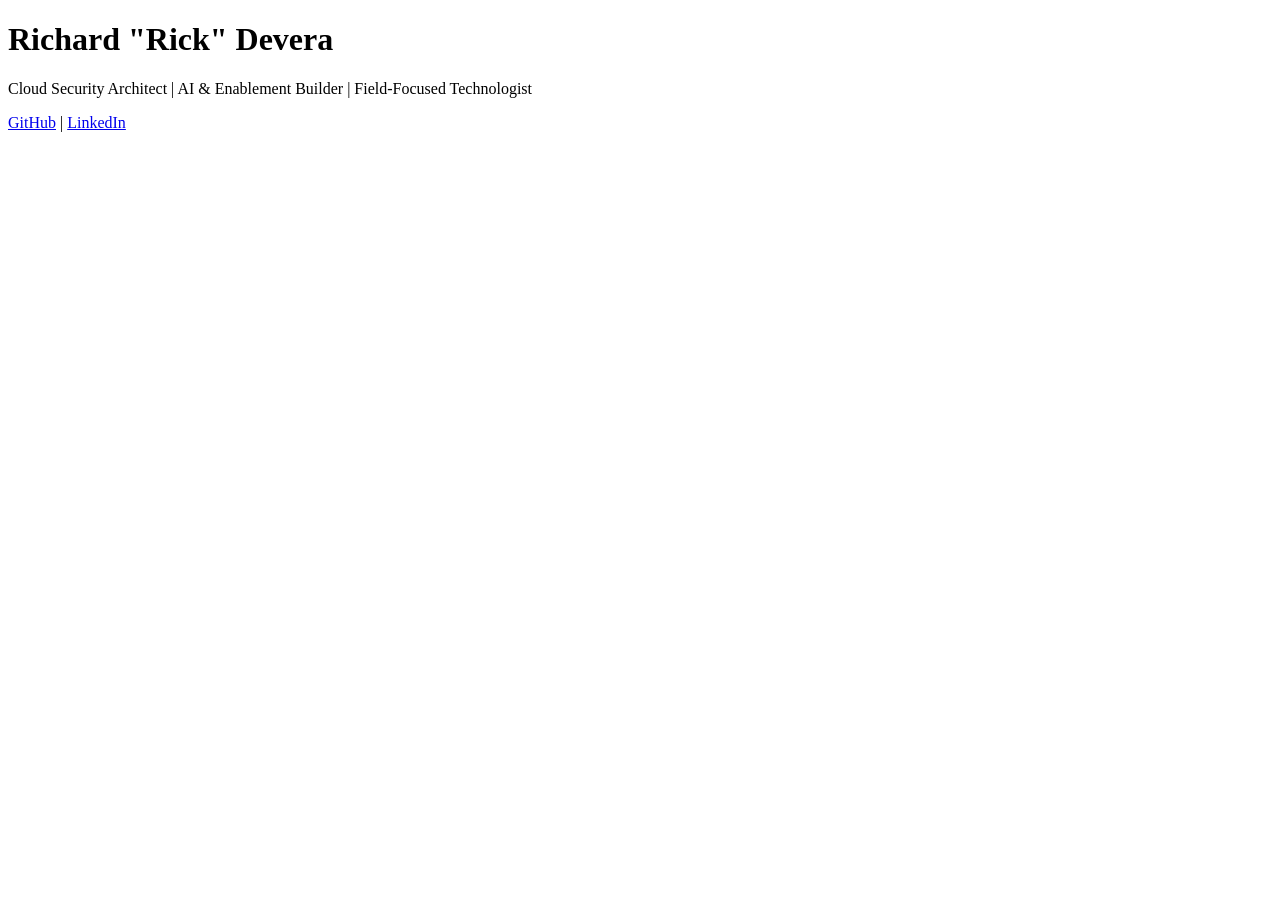
==== index.html @ edc63fcf "Add initial HTML structure for personal webpage" ====
<!doctype html>
<html lang="en">
<head>
  <meta charset="utf-8" />
  <meta name="viewport" content="width=device-width,initial-scale=1" />
  <title>Richard "Rick" Devera</title>
</head>
<body>
  <h1>Richard "Rick" Devera</h1>
  <p>Cloud Security Architect | AI & Enablement Builder | Field-Focused Technologist</p>
  <p><a href="https://github.com/rickdevera">GitHub</a> | <a href="https://www.linkedin.com/">LinkedIn</a></p>
</body>
</html>
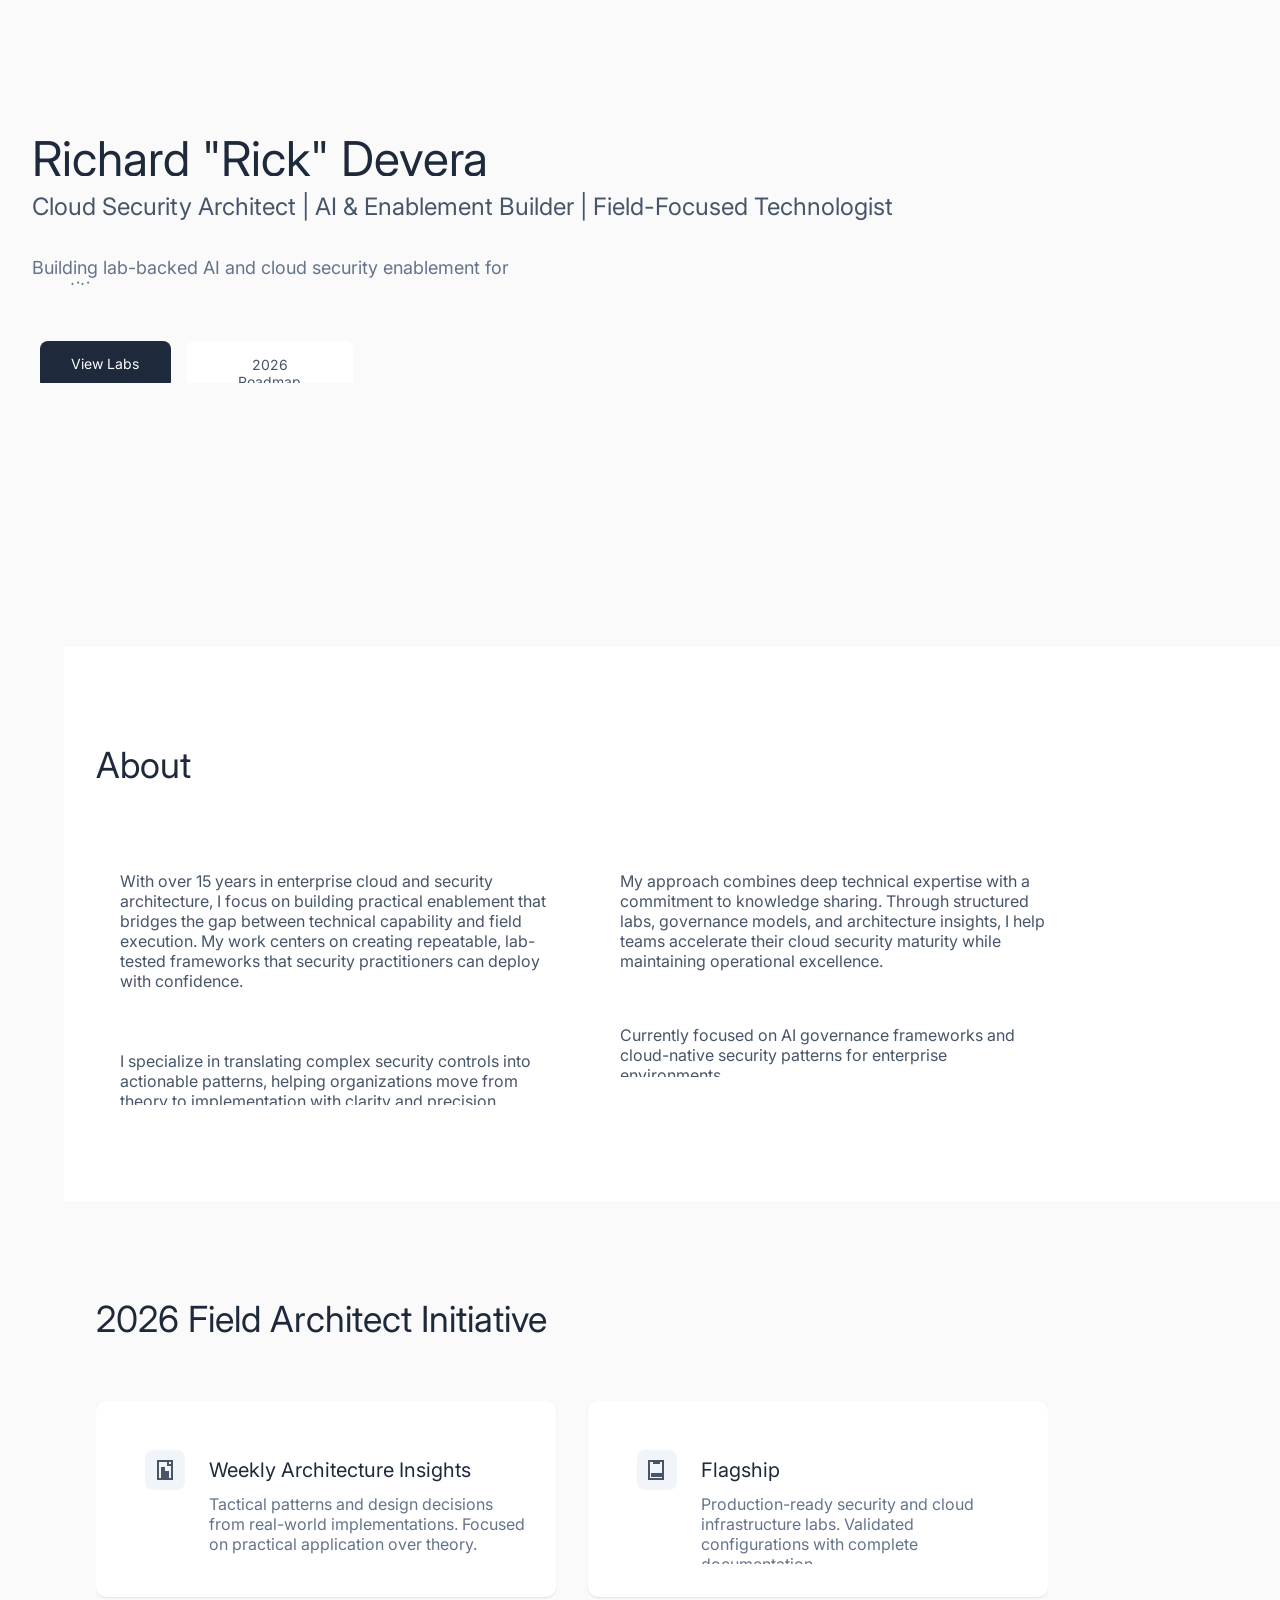
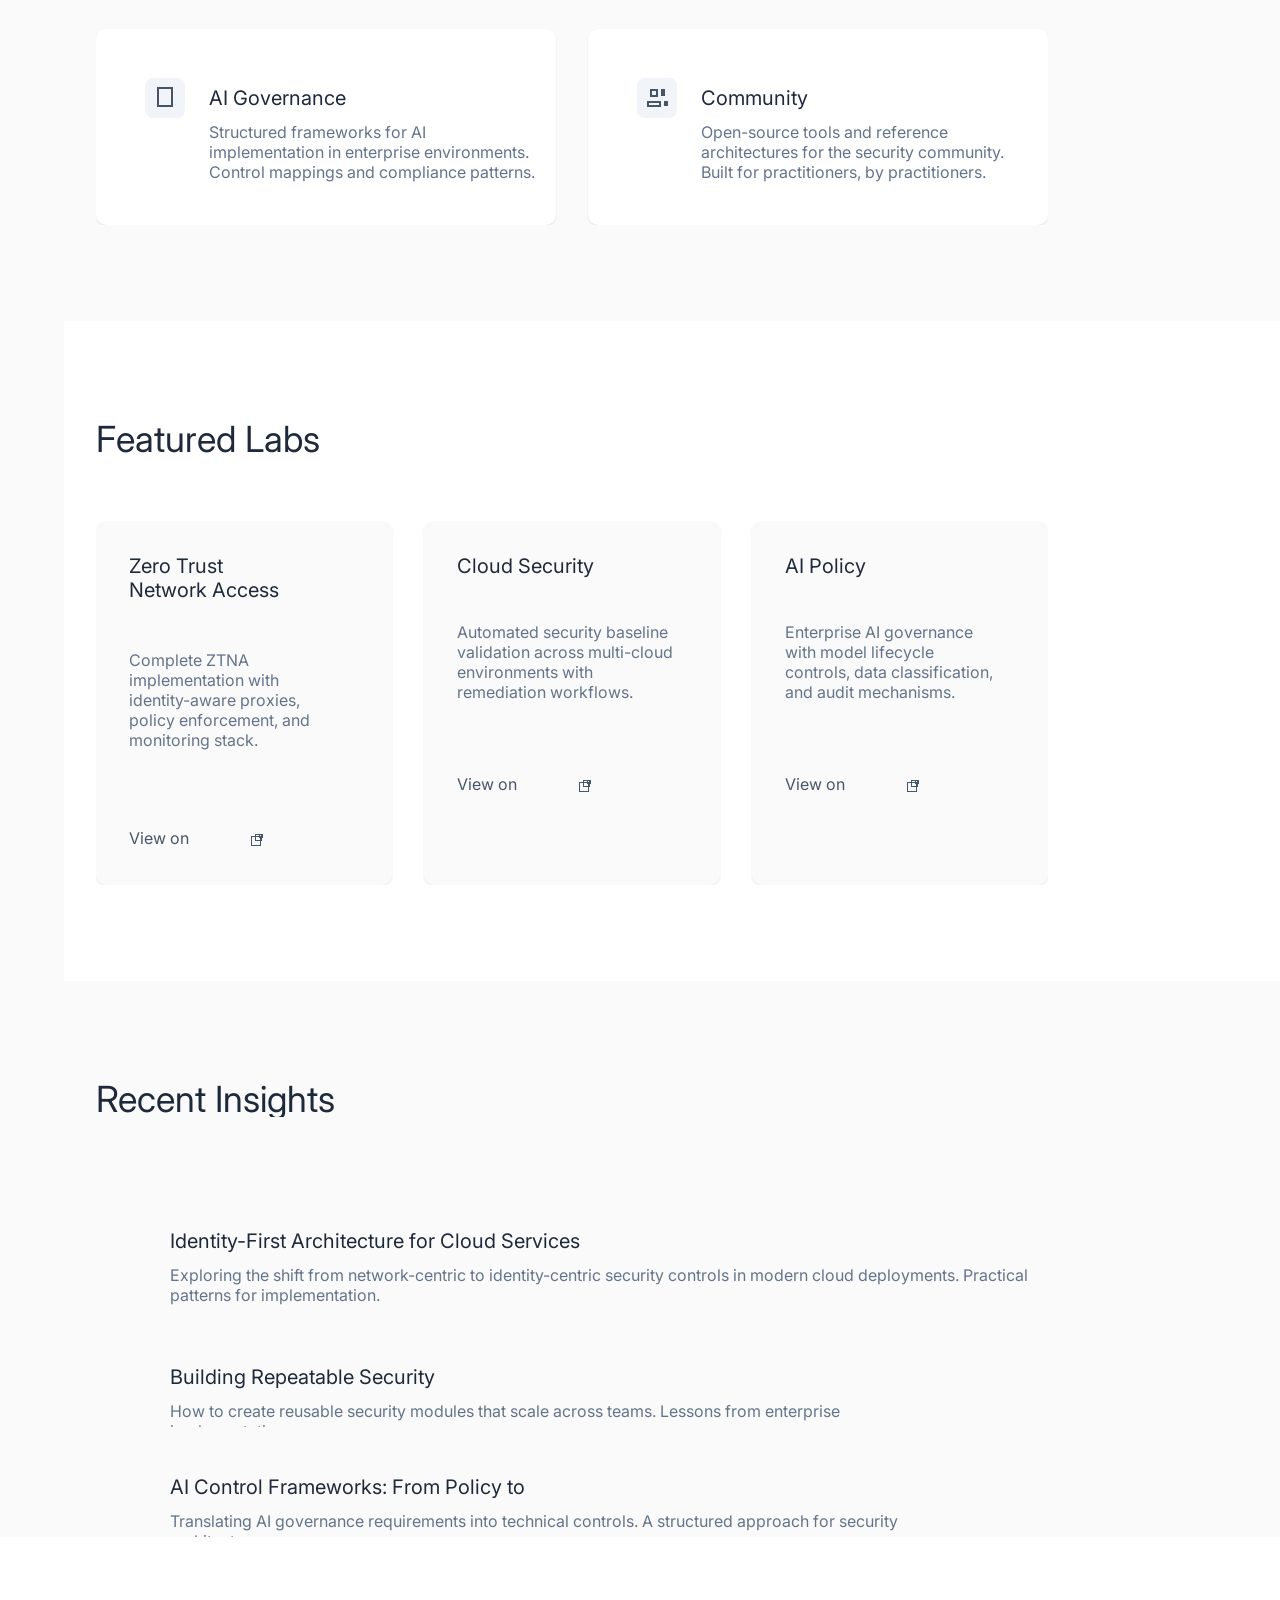
==== commit edf10a40: "updated" ====
--- a/index.html
+++ b/index.html
@@ -1,13 +1 @@
-<!doctype html>
-<html lang="en">
-<head>
-  <meta charset="utf-8" />
-  <meta name="viewport" content="width=device-width,initial-scale=1" />
-  <title>Richard "Rick" Devera</title>
-</head>
-<body>
-  <h1>Richard "Rick" Devera</h1>
-  <p>Cloud Security Architect | AI & Enablement Builder | Field-Focused Technologist</p>
-  <p><a href="https://github.com/rickdevera">GitHub</a> | <a href="https://www.linkedin.com/">LinkedIn</a></p>
-</body>
-</html>
+<!DOCTYPE html><html><head><link href="https://fonts.googleapis.com/css?family=Inter&display=swap" rel="stylesheet" /><link href="./css/main.css" rel="stylesheet" /><title>Document</title></head><body><div class="v1_2"><div class="v1_3"><div class="v1_4"><div class="v1_5"><span class="v1_6">Richard "Rick" Devera</span></div><div class="v1_7"><span class="v1_8">Cloud Security Architect | AI & Enablement Builder | Field-Focused Technologist</span></div><div class="v1_9"><span class="v1_10">Building lab-backed AI and cloud security enablement for practitioners.</span></div><div class="v1_11"><div class="v1_12"><span class="v1_13">View Labs</span></div><div class="v1_14"><span class="v1_15">2026 Roadmap</span></div></div><div class="v1_16"><div class="v1_17"><div class="v1_18"><div class="v1_19"></div><div class="v1_20"></div><div class="v1_21"></div></div></div><div class="v1_22"><div class="v1_23"><div class="v1_24"></div><div class="v1_25"></div></div></div></div></div><div class="v1_26"><div class="v1_27"><span class="v1_28">About</span></div><div class="v1_29"><div class="v1_30"><div class="v1_31"><span class="v1_32">With over 15 years in enterprise cloud and security architecture, I focus on building practical enablement that bridges the gap between technical capability and field execution. My work centers on creating repeatable, lab-tested frameworks that security practitioners can deploy with confidence.</span></div><div class="v1_33"><span class="v1_34">I specialize in translating complex security controls into actionable patterns, helping organizations move from theory to implementation with clarity and precision.</span></div></div><div class="v1_35"><div class="v1_36"><span class="v1_37">My approach combines deep technical expertise with a commitment to knowledge sharing. Through structured labs, governance models, and architecture insights, I help teams accelerate their cloud security maturity while maintaining operational excellence.</span></div><div class="v1_38"><span class="v1_39">Currently focused on AI governance frameworks and cloud-native security patterns for enterprise environments.</span></div></div></div></div><div class="v1_40"><div class="v1_41"><span class="v1_42">2026 Field Architect Initiative</span></div><div class="v1_43"><div class="v1_44"><div class="v1_45"><div class="v1_46"><div class="v1_47"><div class="v1_48"></div><div class="v1_49"></div><div class="v1_50"></div><div class="v1_51"></div><div class="v1_52"></div></div></div><div class="v1_53"><div class="v1_54"><span class="v1_55">Weekly Architecture Insights</span></div><div class="v1_56"><span class="v1_57">Tactical patterns and design decisions from real-world implementations. Focused on practical application over theory.</span></div></div></div></div><div class="v1_58"><div class="v1_59"><div class="v1_60"><div class="v1_61"><div class="v1_62"></div><div class="v1_63"></div><div class="v1_64"></div></div></div><div class="v1_65"><div class="v1_66"><span class="v1_67">Flagship Labs</span></div><div class="v1_68"><span class="v1_69">Production-ready security and cloud infrastructure labs. Validated configurations with complete documentation.</span></div></div></div></div><div class="v1_70"><div class="v1_71"><div class="v1_72"><div class="v1_73"><div class="v1_74"></div></div></div><div class="v1_75"><div class="v1_76"><span class="v1_77">AI Governance Models</span></div><div class="v1_78"><span class="v1_79">Structured frameworks for AI implementation in enterprise environments. Control mappings and compliance patterns.</span></div></div></div></div><div class="v1_80"><div class="v1_81"><div class="v1_82"><div class="v1_83"><div class="v1_84"></div><div class="v1_85"></div><div class="v1_86"></div><div class="v1_87"></div></div></div><div class="v1_88"><div class="v1_89"><span class="v1_90">Community Contribution</span></div><div class="v1_91"><span class="v1_92">Open-source tools and reference architectures for the security community. Built for practitioners, by practitioners.</span></div></div></div></div></div></div><div class="v1_93"><div class="v1_94"><span class="v1_95">Featured Labs</span></div><div class="v1_96"><div class="v1_97"><div class="v1_98"><span class="v1_99">Zero Trust Network Access</span></div><div class="v1_100"><span class="v1_101">Complete ZTNA implementation with identity-aware proxies, policy enforcement, and monitoring stack.</span></div><div class="v1_102"><span class="v1_103">View on GitHub</span><div class="v1_104"><div class="v1_105"></div><div class="v1_106"></div><div class="v1_107"></div></div></div></div><div class="v1_108"><div class="v1_109"><span class="v1_110">Cloud Security Posture</span></div><div class="v1_111"><span class="v1_112">Automated security baseline validation across multi-cloud environments with remediation workflows.</span></div><div class="v1_113"><span class="v1_114">View on GitHub</span><div class="v1_115"><div class="v1_116"></div><div class="v1_117"></div><div class="v1_118"></div></div></div></div><div class="v1_119"><div class="v1_120"><span class="v1_121">AI Policy Framework</span></div><div class="v1_122"><span class="v1_123">Enterprise AI governance with model lifecycle controls, data classification, and audit mechanisms.</span></div><div class="v1_124"><span class="v1_125">View on GitHub</span><div class="v1_126"><div class="v1_127"></div><div class="v1_128"></div><div class="v1_129"></div></div></div></div></div></div><div class="v1_130"><div class="v1_131"><span class="v1_132">Recent Insights</span></div><div class="v1_133"><div class="v1_134"><div class="v1_135"><span class="v1_136">Identity-First Architecture for Cloud Services</span></div><div class="v1_137"><span class="v1_138">Exploring the shift from network-centric to identity-centric security controls in modern cloud deployments. Practical patterns for implementation.</span></div></div><div class="v1_139"><div class="v1_140"><span class="v1_141">Building Repeatable Security Patterns</span></div><div class="v1_142"><span class="v1_143">How to create reusable security modules that scale across teams. Lessons from enterprise implementations.</span></div></div><div class="v1_144"><div class="v1_145"><span class="v1_146">AI Control Frameworks: From Policy to Practice</span></div><div class="v1_147"><span class="v1_148">Translating AI governance requirements into technical controls. A structured approach for security architects.</span></div></div></div></div><div class="v1_149"><div class="v1_150"><div class="v1_151"><div class="v1_152"><span class="v1_153">Richard "Rick" Devera</span></div><div class="v1_154"><span class="v1_155">Cloud Security Architect</span></div><span class="v1_156">rick@rickdevera.com</span></div><div class="v1_157"><div class="v1_158"><div class="v1_159"><div class="v1_160"></div><div class="v1_161"></div><div class="v1_162"></div></div></div><div class="v1_163"><div class="v1_164"><div class="v1_165"></div><div class="v1_166"></div></div></div><div class="v1_167"><div class="v1_168"><div class="v1_169"></div><div class="v1_170"></div></div></div></div></div></div></div></div></body></html>
--- a/css/main.css
+++ b/css/main.css
@@ -0,0 +1,2100 @@
+* {
+  box-sizing: border-box;
+}
+body {
+  font-size: 14px;
+}
+.v1_2 {
+  width: 100%;
+  height: 3350px;
+  background: rgba(255,255,255,1);
+  opacity: 1;
+  position: absolute;
+  top: 0px;
+  left: 0px;
+  overflow: hidden;
+}
+.v1_3 {
+  width: 100%;
+  height: 3350px;
+  background: rgba(250,250,250,1);
+  opacity: 1;
+  position: absolute;
+  top: 0px;
+  left: 0px;
+  overflow: hidden;
+}
+.v1_4 {
+  width: 952px;
+  height: 327px;
+  background: url("../images/v1_4.png");
+  background-repeat: no-repeat;
+  background-position: center center;
+  background-size: cover;
+  opacity: 1;
+  position: absolute;
+  top: 128px;
+  left: 32px;
+  overflow: hidden;
+}
+.v1_5 {
+  width: 952px;
+  height: 48px;
+  background: url("../images/v1_5.png");
+  background-repeat: no-repeat;
+  background-position: center center;
+  background-size: cover;
+  opacity: 1;
+  position: absolute;
+  top: 0px;
+  left: 0px;
+  overflow: hidden;
+}
+.v1_6 {
+  width: 480px;
+  color: rgba(30,41,59,1);
+  position: absolute;
+  top: 1px;
+  left: 0px;
+  font-family: Inter;
+  font-weight: Medium;
+  font-size: 48px;
+  opacity: 1;
+  text-align: left;
+}
+.v1_7 {
+  width: 952px;
+  height: 32px;
+  background: url("../images/v1_7.png");
+  background-repeat: no-repeat;
+  background-position: center center;
+  background-size: cover;
+  opacity: 1;
+  position: absolute;
+  top: 64px;
+  left: 0px;
+  overflow: hidden;
+}
+.v1_8 {
+  width: 909px;
+  color: rgba(71,85,105,1);
+  position: absolute;
+  top: 0px;
+  left: 0px;
+  font-family: Inter;
+  font-weight: Regular;
+  font-size: 24px;
+  opacity: 1;
+  text-align: left;
+}
+.v1_9 {
+  width: 672px;
+  height: 29px;
+  background: url("../images/v1_9.png");
+  background-repeat: no-repeat;
+  background-position: center center;
+  background-size: cover;
+  opacity: 1;
+  position: absolute;
+  top: 128px;
+  left: 0px;
+  overflow: hidden;
+}
+.v1_10 {
+  width: 574px;
+  color: rgba(100,116,139,1);
+  position: absolute;
+  top: 1px;
+  left: 0px;
+  font-family: Inter;
+  font-weight: Regular;
+  font-size: 18px;
+  opacity: 1;
+  text-align: left;
+}
+.v1_11 {
+  width: 952px;
+  height: 50px;
+  background: url("../images/v1_11.png");
+  background-repeat: no-repeat;
+  background-position: center center;
+  background-size: cover;
+  opacity: 1;
+  position: absolute;
+  top: 205px;
+  left: 0px;
+  overflow: hidden;
+}
+.v1_12 {
+  width: 131px;
+  height: 48px;
+  background: rgba(30,41,59,1);
+  padding: 24px 32px;
+  margin: 8px;
+  opacity: 1;
+  position: absolute;
+  top: 0px;
+  left: 0px;
+  border-top-left-radius: 8px;
+  border-top-right-radius: 8px;
+  border-bottom-left-radius: 8px;
+  border-bottom-right-radius: 8px;
+  overflow: hidden;
+}
+.v1_13 {
+  width: 68px;
+  color: rgba(255,255,255,1);
+  position: absolute;
+  top: 14px;
+  left: 31px;
+  font-family: Inter;
+  font-weight: Medium;
+  font-size: 14px;
+  opacity: 1;
+  text-align: center;
+}
+.v1_14 {
+  width: 166px;
+  height: 50px;
+  background: rgba(255,255,255,1);
+  padding: 24px 32px;
+  margin: 8px;
+  opacity: 1;
+  position: absolute;
+  top: 0px;
+  left: 147px;
+  border-top-left-radius: 8px;
+  border-top-right-radius: 8px;
+  border-bottom-left-radius: 8px;
+  border-bottom-right-radius: 8px;
+  overflow: hidden;
+}
+.v1_15 {
+  width: 101px;
+  color: rgba(71,85,105,1);
+  position: absolute;
+  top: 15px;
+  left: 32px;
+  font-family: Inter;
+  font-weight: Medium;
+  font-size: 14px;
+  opacity: 1;
+  text-align: center;
+}
+.v1_16 {
+  width: 952px;
+  height: 24px;
+  background: url("../images/v1_16.png");
+  background-repeat: no-repeat;
+  background-position: center center;
+  background-size: cover;
+  margin: 24px;
+  opacity: 1;
+  position: absolute;
+  top: 303px;
+  left: 0px;
+  overflow: hidden;
+}
+.v1_17 {
+  width: 24px;
+  height: 24px;
+  background: url("../images/v1_17.png");
+  background-repeat: no-repeat;
+  background-position: center center;
+  background-size: cover;
+  opacity: 1;
+  position: absolute;
+  top: 0px;
+  left: 0px;
+  overflow: hidden;
+}
+.v1_18 {
+  width: 24px;
+  height: 24px;
+  background: url("../images/v1_18.png");
+  background-repeat: no-repeat;
+  background-position: center center;
+  background-size: cover;
+  opacity: 1;
+  position: absolute;
+  top: 0px;
+  left: 0px;
+  overflow: hidden;
+}
+.v1_19 {
+  width: 12px;
+  height: 13px;
+  background: url("../images/v1_19.png");
+  opacity: 1;
+  position: absolute;
+  top: 8px;
+  left: 10px;
+  border: 2px solid rgba(100,116,139,1);
+}
+.v1_20 {
+  width: 4px;
+  height: 12px;
+  background: url("../images/v1_20.png");
+  opacity: 1;
+  position: absolute;
+  top: 9px;
+  left: 2px;
+  border: 2px solid rgba(100,116,139,1);
+}
+.v1_21 {
+  width: 4px;
+  height: 4px;
+  background: url("../images/v1_21.png");
+  opacity: 1;
+  position: absolute;
+  top: 2px;
+  left: 2px;
+  border: 2px solid rgba(100,116,139,1);
+}
+.v1_22 {
+  width: 24px;
+  height: 24px;
+  background: url("../images/v1_22.png");
+  background-repeat: no-repeat;
+  background-position: center center;
+  background-size: cover;
+  opacity: 1;
+  position: absolute;
+  top: 0px;
+  left: 48px;
+  overflow: hidden;
+}
+.v1_23 {
+  width: 24px;
+  height: 24px;
+  background: url("../images/v1_23.png");
+  background-repeat: no-repeat;
+  background-position: center center;
+  background-size: cover;
+  opacity: 1;
+  position: absolute;
+  top: 0px;
+  left: 0px;
+  overflow: hidden;
+}
+.v1_24 {
+  width: 16px;
+  height: 20px;
+  background: url("../images/v1_24.png");
+  opacity: 1;
+  position: absolute;
+  top: 2px;
+  left: 3px;
+  border: 2px solid rgba(100,116,139,1);
+}
+.v1_25 {
+  width: 7px;
+  height: 2px;
+  background: url("../images/v1_25.png");
+  opacity: 1;
+  position: absolute;
+  top: 16px;
+  left: 2px;
+  border: 2px solid rgba(100,116,139,1);
+}
+.v1_26 {
+  width: 100%;
+  height: 554px;
+  background: rgba(255,255,255,1);
+  padding: 96px 32px;
+  margin: 64px;
+  opacity: 1;
+  position: absolute;
+  top: 583px;
+  left: 0px;
+  overflow: hidden;
+}
+.v1_27 {
+  width: 952px;
+  height: 40px;
+  background: url("../images/v1_27.png");
+  background-repeat: no-repeat;
+  background-position: center center;
+  background-size: cover;
+  opacity: 1;
+  position: absolute;
+  top: 96px;
+  left: 32px;
+  overflow: hidden;
+}
+.v1_28 {
+  width: 103px;
+  color: rgba(30,41,59,1);
+  position: absolute;
+  top: 0px;
+  left: 0px;
+  font-family: Inter;
+  font-weight: Medium;
+  font-size: 36px;
+  opacity: 1;
+  text-align: left;
+}
+.v1_29 {
+  width: 952px;
+  height: 258px;
+  background: url("../images/v1_29.png");
+  background-repeat: no-repeat;
+  background-position: center center;
+  background-size: cover;
+  opacity: 1;
+  position: absolute;
+  top: 200px;
+  left: 32px;
+  overflow: hidden;
+}
+.v1_30 {
+  width: 452px;
+  height: 258px;
+  background: url("../images/v1_30.png");
+  background-repeat: no-repeat;
+  background-position: center center;
+  background-size: cover;
+  margin: 24px;
+  opacity: 1;
+  position: absolute;
+  top: 0px;
+  left: 0px;
+  overflow: hidden;
+}
+.v1_31 {
+  width: 452px;
+  height: 156px;
+  background: url("../images/v1_31.png");
+  background-repeat: no-repeat;
+  background-position: center center;
+  background-size: cover;
+  opacity: 1;
+  position: absolute;
+  top: 0px;
+  left: 0px;
+  overflow: hidden;
+}
+.v1_32 {
+  width: 449px;
+  color: rgba(71,85,105,1);
+  position: absolute;
+  top: 0px;
+  left: 0px;
+  font-family: Inter;
+  font-weight: Regular;
+  font-size: 16px;
+  opacity: 1;
+  text-align: left;
+}
+.v1_33 {
+  width: 452px;
+  height: 78px;
+  background: url("../images/v1_33.png");
+  background-repeat: no-repeat;
+  background-position: center center;
+  background-size: cover;
+  opacity: 1;
+  position: absolute;
+  top: 180px;
+  left: 0px;
+  overflow: hidden;
+}
+.v1_34 {
+  width: 437px;
+  color: rgba(71,85,105,1);
+  position: absolute;
+  top: 0px;
+  left: 0px;
+  font-family: Inter;
+  font-weight: Regular;
+  font-size: 16px;
+  opacity: 1;
+  text-align: left;
+}
+.v1_35 {
+  width: 452px;
+  height: 258px;
+  background: url("../images/v1_35.png");
+  background-repeat: no-repeat;
+  background-position: center center;
+  background-size: cover;
+  margin: 24px;
+  opacity: 1;
+  position: absolute;
+  top: 0px;
+  left: 500px;
+  overflow: hidden;
+}
+.v1_36 {
+  width: 452px;
+  height: 130px;
+  background: url("../images/v1_36.png");
+  background-repeat: no-repeat;
+  background-position: center center;
+  background-size: cover;
+  opacity: 1;
+  position: absolute;
+  top: 0px;
+  left: 0px;
+  overflow: hidden;
+}
+.v1_37 {
+  width: 439px;
+  color: rgba(71,85,105,1);
+  position: absolute;
+  top: 0px;
+  left: 0px;
+  font-family: Inter;
+  font-weight: Regular;
+  font-size: 16px;
+  opacity: 1;
+  text-align: left;
+}
+.v1_38 {
+  width: 452px;
+  height: 52px;
+  background: url("../images/v1_38.png");
+  background-repeat: no-repeat;
+  background-position: center center;
+  background-size: cover;
+  opacity: 1;
+  position: absolute;
+  top: 154px;
+  left: 0px;
+  overflow: hidden;
+}
+.v1_39 {
+  width: 432px;
+  color: rgba(71,85,105,1);
+  position: absolute;
+  top: 0px;
+  left: 0px;
+  font-family: Inter;
+  font-weight: Regular;
+  font-size: 16px;
+  opacity: 1;
+  text-align: left;
+}
+.v1_40 {
+  width: 100%;
+  height: 720px;
+  background: rgba(250,250,250,1);
+  padding: 96px 32px;
+  margin: 64px;
+  opacity: 1;
+  position: absolute;
+  top: 1137px;
+  left: 0px;
+  overflow: hidden;
+}
+.v1_41 {
+  width: 952px;
+  height: 40px;
+  background: url("../images/v1_41.png");
+  background-repeat: no-repeat;
+  background-position: center center;
+  background-size: cover;
+  opacity: 1;
+  position: absolute;
+  top: 96px;
+  left: 32px;
+  overflow: hidden;
+}
+.v1_42 {
+  width: 490px;
+  color: rgba(30,41,59,1);
+  position: absolute;
+  top: 0px;
+  left: 0px;
+  font-family: Inter;
+  font-weight: Medium;
+  font-size: 36px;
+  opacity: 1;
+  text-align: left;
+}
+.v1_43 {
+  width: 952px;
+  height: 424px;
+  background: url("../images/v1_43.png");
+  background-repeat: no-repeat;
+  background-position: center center;
+  background-size: cover;
+  opacity: 1;
+  position: absolute;
+  top: 200px;
+  left: 32px;
+  overflow: hidden;
+}
+.v1_44 {
+  width: 460px;
+  height: 196px;
+  background: rgba(255,255,255,1);
+  padding: 32px 32px;
+  opacity: 1;
+  position: absolute;
+  top: 0px;
+  left: 0px;
+  border-top-left-radius: 10px;
+  border-top-right-radius: 10px;
+  border-bottom-left-radius: 10px;
+  border-bottom-right-radius: 10px;
+  box-shadow: 0px 1px 2px rgba(0, 0, 0, 0.10000000149011612);
+  overflow: hidden;
+}
+.v1_45 {
+  width: 394px;
+  height: 114px;
+  background: url("../images/v1_45.png");
+  background-repeat: no-repeat;
+  background-position: center center;
+  background-size: cover;
+  margin: 16px;
+  opacity: 1;
+  position: absolute;
+  top: 33px;
+  left: 33px;
+  overflow: hidden;
+}
+.v1_46 {
+  width: 40px;
+  height: 40px;
+  background: rgba(241,245,249,1);
+  padding: 8px 8px;
+  opacity: 1;
+  position: absolute;
+  top: 0px;
+  left: 0px;
+  border-top-left-radius: 8px;
+  border-top-right-radius: 8px;
+  border-bottom-left-radius: 8px;
+  border-bottom-right-radius: 8px;
+  overflow: hidden;
+}
+.v1_47 {
+  width: 24px;
+  height: 24px;
+  background: url("../images/v1_47.png");
+  background-repeat: no-repeat;
+  background-position: center center;
+  background-size: cover;
+  opacity: 1;
+  position: absolute;
+  top: 8px;
+  left: 8px;
+  overflow: hidden;
+}
+.v1_48 {
+  width: 16px;
+  height: 20px;
+  background: url("../images/v1_48.png");
+  opacity: 1;
+  position: absolute;
+  top: 2px;
+  left: 4px;
+  border: 2px solid rgba(71,85,105,1);
+}
+.v1_49 {
+  width: 6px;
+  height: 6px;
+  background: url("../images/v1_49.png");
+  opacity: 1;
+  position: absolute;
+  top: 2px;
+  left: 14px;
+  border: 2px solid rgba(71,85,105,1);
+}
+.v1_50 {
+  width: 2px;
+  background: url("../images/v1_50.png");
+  opacity: 1;
+  position: absolute;
+  top: 9px;
+  left: 8px;
+  border: 2px solid rgba(71,85,105,1);
+}
+.v1_51 {
+  width: 8px;
+  background: url("../images/v1_51.png");
+  opacity: 1;
+  position: absolute;
+  top: 13px;
+  left: 8px;
+  border: 2px solid rgba(71,85,105,1);
+}
+.v1_52 {
+  width: 8px;
+  background: url("../images/v1_52.png");
+  opacity: 1;
+  position: absolute;
+  top: 17px;
+  left: 8px;
+  border: 2px solid rgba(71,85,105,1);
+}
+.v1_53 {
+  width: 338px;
+  height: 114px;
+  background: url("../images/v1_53.png");
+  background-repeat: no-repeat;
+  background-position: center center;
+  background-size: cover;
+  margin: 8px;
+  opacity: 1;
+  position: absolute;
+  top: 0px;
+  left: 56px;
+  overflow: hidden;
+}
+.v1_54 {
+  width: 338px;
+  height: 28px;
+  background: url("../images/v1_54.png");
+  background-repeat: no-repeat;
+  background-position: center center;
+  background-size: cover;
+  opacity: 1;
+  position: absolute;
+  top: 0px;
+  left: 0px;
+  overflow: hidden;
+}
+.v1_55 {
+  width: 262px;
+  color: rgba(30,41,59,1);
+  position: absolute;
+  top: 0px;
+  left: 0px;
+  font-family: Inter;
+  font-weight: Medium;
+  font-size: 20px;
+  opacity: 1;
+  text-align: left;
+}
+.v1_56 {
+  width: 338px;
+  height: 78px;
+  background: url("../images/v1_56.png");
+  background-repeat: no-repeat;
+  background-position: center center;
+  background-size: cover;
+  opacity: 1;
+  position: absolute;
+  top: 36px;
+  left: 0px;
+  overflow: hidden;
+}
+.v1_57 {
+  width: 316px;
+  color: rgba(100,116,139,1);
+  position: absolute;
+  top: 0px;
+  left: 0px;
+  font-family: Inter;
+  font-weight: Regular;
+  font-size: 16px;
+  opacity: 1;
+  text-align: left;
+}
+.v1_58 {
+  width: 460px;
+  height: 196px;
+  background: rgba(255,255,255,1);
+  padding: 32px 32px;
+  opacity: 1;
+  position: absolute;
+  top: 0px;
+  left: 492px;
+  border-top-left-radius: 10px;
+  border-top-right-radius: 10px;
+  border-bottom-left-radius: 10px;
+  border-bottom-right-radius: 10px;
+  box-shadow: 0px 1px 2px rgba(0, 0, 0, 0.10000000149011612);
+  overflow: hidden;
+}
+.v1_59 {
+  width: 394px;
+  height: 114px;
+  background: url("../images/v1_59.png");
+  background-repeat: no-repeat;
+  background-position: center center;
+  background-size: cover;
+  margin: 16px;
+  opacity: 1;
+  position: absolute;
+  top: 33px;
+  left: 33px;
+  overflow: hidden;
+}
+.v1_60 {
+  width: 40px;
+  height: 40px;
+  background: rgba(241,245,249,1);
+  padding: 8px 8px;
+  opacity: 1;
+  position: absolute;
+  top: 0px;
+  left: 0px;
+  border-top-left-radius: 8px;
+  border-top-right-radius: 8px;
+  border-bottom-left-radius: 8px;
+  border-bottom-right-radius: 8px;
+  overflow: hidden;
+}
+.v1_61 {
+  width: 24px;
+  height: 24px;
+  background: url("../images/v1_61.png");
+  background-repeat: no-repeat;
+  background-position: center center;
+  background-size: cover;
+  opacity: 1;
+  position: absolute;
+  top: 8px;
+  left: 8px;
+  overflow: hidden;
+}
+.v1_62 {
+  width: 16px;
+  height: 20px;
+  background: url("../images/v1_62.png");
+  opacity: 1;
+  position: absolute;
+  top: 2px;
+  left: 3px;
+  border: 2px solid rgba(71,85,105,1);
+}
+.v1_63 {
+  width: 11px;
+  background: url("../images/v1_63.png");
+  opacity: 1;
+  position: absolute;
+  top: 15px;
+  left: 6px;
+  border: 2px solid rgba(71,85,105,1);
+}
+.v1_64 {
+  width: 7px;
+  background: url("../images/v1_64.png");
+  opacity: 1;
+  position: absolute;
+  top: 2px;
+  left: 8px;
+  border: 2px solid rgba(71,85,105,1);
+}
+.v1_65 {
+  width: 338px;
+  height: 114px;
+  background: url("../images/v1_65.png");
+  background-repeat: no-repeat;
+  background-position: center center;
+  background-size: cover;
+  margin: 8px;
+  opacity: 1;
+  position: absolute;
+  top: 0px;
+  left: 56px;
+  overflow: hidden;
+}
+.v1_66 {
+  width: 338px;
+  height: 28px;
+  background: url("../images/v1_66.png");
+  background-repeat: no-repeat;
+  background-position: center center;
+  background-size: cover;
+  opacity: 1;
+  position: absolute;
+  top: 0px;
+  left: 0px;
+  overflow: hidden;
+}
+.v1_67 {
+  width: 127px;
+  color: rgba(30,41,59,1);
+  position: absolute;
+  top: 0px;
+  left: 0px;
+  font-family: Inter;
+  font-weight: Medium;
+  font-size: 20px;
+  opacity: 1;
+  text-align: left;
+}
+.v1_68 {
+  width: 338px;
+  height: 78px;
+  background: url("../images/v1_68.png");
+  background-repeat: no-repeat;
+  background-position: center center;
+  background-size: cover;
+  opacity: 1;
+  position: absolute;
+  top: 36px;
+  left: 0px;
+  overflow: hidden;
+}
+.v1_69 {
+  width: 317px;
+  color: rgba(100,116,139,1);
+  position: absolute;
+  top: 0px;
+  left: 0px;
+  font-family: Inter;
+  font-weight: Regular;
+  font-size: 16px;
+  opacity: 1;
+  text-align: left;
+}
+.v1_70 {
+  width: 460px;
+  height: 196px;
+  background: rgba(255,255,255,1);
+  padding: 32px 32px;
+  opacity: 1;
+  position: absolute;
+  top: 228px;
+  left: 0px;
+  border-top-left-radius: 10px;
+  border-top-right-radius: 10px;
+  border-bottom-left-radius: 10px;
+  border-bottom-right-radius: 10px;
+  box-shadow: 0px 1px 2px rgba(0, 0, 0, 0.10000000149011612);
+  overflow: hidden;
+}
+.v1_71 {
+  width: 394px;
+  height: 114px;
+  background: url("../images/v1_71.png");
+  background-repeat: no-repeat;
+  background-position: center center;
+  background-size: cover;
+  margin: 16px;
+  opacity: 1;
+  position: absolute;
+  top: 33px;
+  left: 33px;
+  overflow: hidden;
+}
+.v1_72 {
+  width: 40px;
+  height: 40px;
+  background: rgba(241,245,249,1);
+  padding: 8px 8px;
+  opacity: 1;
+  position: absolute;
+  top: 0px;
+  left: 0px;
+  border-top-left-radius: 8px;
+  border-top-right-radius: 8px;
+  border-bottom-left-radius: 8px;
+  border-bottom-right-radius: 8px;
+  overflow: hidden;
+}
+.v1_73 {
+  width: 24px;
+  height: 24px;
+  background: url("../images/v1_73.png");
+  background-repeat: no-repeat;
+  background-position: center center;
+  background-size: cover;
+  opacity: 1;
+  position: absolute;
+  top: 8px;
+  left: 8px;
+  overflow: hidden;
+}
+.v1_74 {
+  width: 16px;
+  height: 20px;
+  background: url("../images/v1_74.png");
+  opacity: 1;
+  position: absolute;
+  top: 1px;
+  left: 4px;
+  border: 2px solid rgba(71,85,105,1);
+}
+.v1_75 {
+  width: 338px;
+  height: 114px;
+  background: url("../images/v1_75.png");
+  background-repeat: no-repeat;
+  background-position: center center;
+  background-size: cover;
+  margin: 8px;
+  opacity: 1;
+  position: absolute;
+  top: 0px;
+  left: 56px;
+  overflow: hidden;
+}
+.v1_76 {
+  width: 338px;
+  height: 28px;
+  background: url("../images/v1_76.png");
+  background-repeat: no-repeat;
+  background-position: center center;
+  background-size: cover;
+  opacity: 1;
+  position: absolute;
+  top: 0px;
+  left: 0px;
+  overflow: hidden;
+}
+.v1_77 {
+  width: 207px;
+  color: rgba(30,41,59,1);
+  position: absolute;
+  top: 0px;
+  left: 0px;
+  font-family: Inter;
+  font-weight: Medium;
+  font-size: 20px;
+  opacity: 1;
+  text-align: left;
+}
+.v1_78 {
+  width: 338px;
+  height: 78px;
+  background: url("../images/v1_78.png");
+  background-repeat: no-repeat;
+  background-position: center center;
+  background-size: cover;
+  opacity: 1;
+  position: absolute;
+  top: 36px;
+  left: 0px;
+  overflow: hidden;
+}
+.v1_79 {
+  width: 331px;
+  color: rgba(100,116,139,1);
+  position: absolute;
+  top: 0px;
+  left: 0px;
+  font-family: Inter;
+  font-weight: Regular;
+  font-size: 16px;
+  opacity: 1;
+  text-align: left;
+}
+.v1_80 {
+  width: 460px;
+  height: 196px;
+  background: rgba(255,255,255,1);
+  padding: 32px 32px;
+  opacity: 1;
+  position: absolute;
+  top: 228px;
+  left: 492px;
+  border-top-left-radius: 10px;
+  border-top-right-radius: 10px;
+  border-bottom-left-radius: 10px;
+  border-bottom-right-radius: 10px;
+  box-shadow: 0px 1px 2px rgba(0, 0, 0, 0.10000000149011612);
+  overflow: hidden;
+}
+.v1_81 {
+  width: 394px;
+  height: 114px;
+  background: url("../images/v1_81.png");
+  background-repeat: no-repeat;
+  background-position: center center;
+  background-size: cover;
+  margin: 16px;
+  opacity: 1;
+  position: absolute;
+  top: 33px;
+  left: 33px;
+  overflow: hidden;
+}
+.v1_82 {
+  width: 40px;
+  height: 40px;
+  background: rgba(241,245,249,1);
+  padding: 8px 8px;
+  opacity: 1;
+  position: absolute;
+  top: 0px;
+  left: 0px;
+  border-top-left-radius: 8px;
+  border-top-right-radius: 8px;
+  border-bottom-left-radius: 8px;
+  border-bottom-right-radius: 8px;
+  overflow: hidden;
+}
+.v1_83 {
+  width: 24px;
+  height: 24px;
+  background: url("../images/v1_83.png");
+  background-repeat: no-repeat;
+  background-position: center center;
+  background-size: cover;
+  opacity: 1;
+  position: absolute;
+  top: 8px;
+  left: 8px;
+  overflow: hidden;
+}
+.v1_84 {
+  width: 14px;
+  height: 6px;
+  background: url("../images/v1_84.png");
+  opacity: 1;
+  position: absolute;
+  top: 15px;
+  left: 2px;
+  border: 2px solid rgba(71,85,105,1);
+}
+.v1_85 {
+  width: 8px;
+  height: 8px;
+  background: url("../images/v1_85.png");
+  opacity: 1;
+  position: absolute;
+  top: 3px;
+  left: 5px;
+  border: 2px solid rgba(71,85,105,1);
+}
+.v1_86 {
+  width: 3px;
+  height: 5px;
+  background: url("../images/v1_86.png");
+  opacity: 1;
+  position: absolute;
+  top: 15px;
+  left: 19px;
+  border: 2px solid rgba(71,85,105,1);
+}
+.v1_87 {
+  width: 3px;
+  height: 7px;
+  background: url("../images/v1_87.png");
+  opacity: 1;
+  position: absolute;
+  top: 3px;
+  left: 16px;
+  border: 2px solid rgba(71,85,105,1);
+}
+.v1_88 {
+  width: 338px;
+  height: 114px;
+  background: url("../images/v1_88.png");
+  background-repeat: no-repeat;
+  background-position: center center;
+  background-size: cover;
+  margin: 8px;
+  opacity: 1;
+  position: absolute;
+  top: 0px;
+  left: 56px;
+  overflow: hidden;
+}
+.v1_89 {
+  width: 338px;
+  height: 28px;
+  background: url("../images/v1_89.png");
+  background-repeat: no-repeat;
+  background-position: center center;
+  background-size: cover;
+  opacity: 1;
+  position: absolute;
+  top: 0px;
+  left: 0px;
+  overflow: hidden;
+}
+.v1_90 {
+  width: 226px;
+  color: rgba(30,41,59,1);
+  position: absolute;
+  top: 0px;
+  left: 0px;
+  font-family: Inter;
+  font-weight: Medium;
+  font-size: 20px;
+  opacity: 1;
+  text-align: left;
+}
+.v1_91 {
+  width: 338px;
+  height: 78px;
+  background: url("../images/v1_91.png");
+  background-repeat: no-repeat;
+  background-position: center center;
+  background-size: cover;
+  opacity: 1;
+  position: absolute;
+  top: 36px;
+  left: 0px;
+  overflow: hidden;
+}
+.v1_92 {
+  width: 334px;
+  color: rgba(100,116,139,1);
+  position: absolute;
+  top: 0px;
+  left: 0px;
+  font-family: Inter;
+  font-weight: Regular;
+  font-size: 16px;
+  opacity: 1;
+  text-align: left;
+}
+.v1_93 {
+  width: 100%;
+  height: 660px;
+  background: rgba(255,255,255,1);
+  padding: 96px 32px;
+  margin: 64px;
+  opacity: 1;
+  position: absolute;
+  top: 1857px;
+  left: 0px;
+  overflow: hidden;
+}
+.v1_94 {
+  width: 952px;
+  height: 40px;
+  background: url("../images/v1_94.png");
+  background-repeat: no-repeat;
+  background-position: center center;
+  background-size: cover;
+  opacity: 1;
+  position: absolute;
+  top: 96px;
+  left: 32px;
+  overflow: hidden;
+}
+.v1_95 {
+  width: 239px;
+  color: rgba(30,41,59,1);
+  position: absolute;
+  top: 0px;
+  left: 0px;
+  font-family: Inter;
+  font-weight: Medium;
+  font-size: 36px;
+  opacity: 1;
+  text-align: left;
+}
+.v1_96 {
+  width: 952px;
+  height: 364px;
+  background: url("../images/v1_96.png");
+  background-repeat: no-repeat;
+  background-position: center center;
+  background-size: cover;
+  opacity: 1;
+  position: absolute;
+  top: 200px;
+  left: 32px;
+  overflow: hidden;
+}
+.v1_97 {
+  width: 296px;
+  height: 364px;
+  background: rgba(250,250,250,1);
+  padding: 1px 1px;
+  opacity: 1;
+  position: absolute;
+  top: 0px;
+  left: 0px;
+  border-top-left-radius: 10px;
+  border-top-right-radius: 10px;
+  border-bottom-left-radius: 10px;
+  border-bottom-right-radius: 10px;
+  box-shadow: 0px 1px 2px rgba(0, 0, 0, 0.10000000149011612);
+  overflow: hidden;
+}
+.v1_98 {
+  width: 230px;
+  height: 56px;
+  background: url("../images/v1_98.png");
+  background-repeat: no-repeat;
+  background-position: center center;
+  background-size: cover;
+  opacity: 1;
+  position: absolute;
+  top: 33px;
+  left: 33px;
+  overflow: hidden;
+}
+.v1_99 {
+  width: 173px;
+  color: rgba(30,41,59,1);
+  position: absolute;
+  top: 0px;
+  left: 0px;
+  font-family: Inter;
+  font-weight: Medium;
+  font-size: 20px;
+  opacity: 1;
+  text-align: left;
+}
+.v1_100 {
+  width: 230px;
+  height: 130px;
+  background: url("../images/v1_100.png");
+  background-repeat: no-repeat;
+  background-position: center center;
+  background-size: cover;
+  opacity: 1;
+  position: absolute;
+  top: 129px;
+  left: 33px;
+  overflow: hidden;
+}
+.v1_101 {
+  width: 212px;
+  color: rgba(100,116,139,1);
+  position: absolute;
+  top: 0px;
+  left: 0px;
+  font-family: Inter;
+  font-weight: Regular;
+  font-size: 16px;
+  opacity: 1;
+  text-align: left;
+}
+.v1_102 {
+  width: 230px;
+  height: 24px;
+  background: url("../images/v1_102.png");
+  background-repeat: no-repeat;
+  background-position: center center;
+  background-size: cover;
+  opacity: 1;
+  position: absolute;
+  top: 307px;
+  left: 33px;
+  overflow: hidden;
+}
+.v1_103 {
+  width: 115px;
+  color: rgba(71,85,105,1);
+  position: absolute;
+  top: 0px;
+  left: 0px;
+  font-family: Inter;
+  font-weight: Regular;
+  font-size: 16px;
+  opacity: 1;
+  text-align: left;
+}
+.v1_104 {
+  width: 16px;
+  height: 16px;
+  background: url("../images/v1_104.png");
+  background-repeat: no-repeat;
+  background-position: center center;
+  background-size: cover;
+  opacity: 1;
+  position: absolute;
+  top: 4px;
+  left: 120px;
+  overflow: hidden;
+}
+.v1_105 {
+  width: 4px;
+  height: 4px;
+  background: url("../images/v1_105.png");
+  opacity: 1;
+  position: absolute;
+  top: 2px;
+  left: 10px;
+  border: 1.3333333730697632px solid rgba(71,85,105,1);
+}
+.v1_106 {
+  width: 7px;
+  height: 7px;
+  background: url("../images/v1_106.png");
+  opacity: 1;
+  position: absolute;
+  top: 2px;
+  left: 6px;
+  border: 1.3333333730697632px solid rgba(71,85,105,1);
+}
+.v1_107 {
+  width: 10px;
+  height: 10px;
+  background: url("../images/v1_107.png");
+  opacity: 1;
+  position: absolute;
+  top: 4px;
+  left: 2px;
+  border: 1.3333333730697632px solid rgba(71,85,105,1);
+}
+.v1_108 {
+  width: 296px;
+  height: 364px;
+  background: rgba(250,250,250,1);
+  padding: 1px 1px;
+  opacity: 1;
+  position: absolute;
+  top: 0px;
+  left: 328px;
+  border-top-left-radius: 10px;
+  border-top-right-radius: 10px;
+  border-bottom-left-radius: 10px;
+  border-bottom-right-radius: 10px;
+  box-shadow: 0px 1px 2px rgba(0, 0, 0, 0.10000000149011612);
+  overflow: hidden;
+}
+.v1_109 {
+  width: 230px;
+  height: 28px;
+  background: url("../images/v1_109.png");
+  background-repeat: no-repeat;
+  background-position: center center;
+  background-size: cover;
+  opacity: 1;
+  position: absolute;
+  top: 33px;
+  left: 33px;
+  overflow: hidden;
+}
+.v1_110 {
+  width: 211px;
+  color: rgba(30,41,59,1);
+  position: absolute;
+  top: 0px;
+  left: 0px;
+  font-family: Inter;
+  font-weight: Medium;
+  font-size: 20px;
+  opacity: 1;
+  text-align: left;
+}
+.v1_111 {
+  width: 230px;
+  height: 104px;
+  background: url("../images/v1_111.png");
+  background-repeat: no-repeat;
+  background-position: center center;
+  background-size: cover;
+  opacity: 1;
+  position: absolute;
+  top: 101px;
+  left: 33px;
+  overflow: hidden;
+}
+.v1_112 {
+  width: 223px;
+  color: rgba(100,116,139,1);
+  position: absolute;
+  top: 0px;
+  left: 0px;
+  font-family: Inter;
+  font-weight: Regular;
+  font-size: 16px;
+  opacity: 1;
+  text-align: left;
+}
+.v1_113 {
+  width: 230px;
+  height: 24px;
+  background: url("../images/v1_113.png");
+  background-repeat: no-repeat;
+  background-position: center center;
+  background-size: cover;
+  opacity: 1;
+  position: absolute;
+  top: 253px;
+  left: 33px;
+  overflow: hidden;
+}
+.v1_114 {
+  width: 115px;
+  color: rgba(71,85,105,1);
+  position: absolute;
+  top: 0px;
+  left: 0px;
+  font-family: Inter;
+  font-weight: Regular;
+  font-size: 16px;
+  opacity: 1;
+  text-align: left;
+}
+.v1_115 {
+  width: 16px;
+  height: 16px;
+  background: url("../images/v1_115.png");
+  background-repeat: no-repeat;
+  background-position: center center;
+  background-size: cover;
+  opacity: 1;
+  position: absolute;
+  top: 4px;
+  left: 120px;
+  overflow: hidden;
+}
+.v1_116 {
+  width: 4px;
+  height: 4px;
+  background: url("../images/v1_116.png");
+  opacity: 1;
+  position: absolute;
+  top: 2px;
+  left: 10px;
+  border: 1.3333333730697632px solid rgba(71,85,105,1);
+}
+.v1_117 {
+  width: 7px;
+  height: 7px;
+  background: url("../images/v1_117.png");
+  opacity: 1;
+  position: absolute;
+  top: 2px;
+  left: 6px;
+  border: 1.3333333730697632px solid rgba(71,85,105,1);
+}
+.v1_118 {
+  width: 10px;
+  height: 10px;
+  background: url("../images/v1_118.png");
+  opacity: 1;
+  position: absolute;
+  top: 4px;
+  left: 2px;
+  border: 1.3333333730697632px solid rgba(71,85,105,1);
+}
+.v1_119 {
+  width: 296px;
+  height: 364px;
+  background: rgba(250,250,250,1);
+  padding: 1px 1px;
+  opacity: 1;
+  position: absolute;
+  top: 0px;
+  left: 656px;
+  border-top-left-radius: 10px;
+  border-top-right-radius: 10px;
+  border-bottom-left-radius: 10px;
+  border-bottom-right-radius: 10px;
+  box-shadow: 0px 1px 2px rgba(0, 0, 0, 0.10000000149011612);
+  overflow: hidden;
+}
+.v1_120 {
+  width: 230px;
+  height: 28px;
+  background: url("../images/v1_120.png");
+  background-repeat: no-repeat;
+  background-position: center center;
+  background-size: cover;
+  opacity: 1;
+  position: absolute;
+  top: 33px;
+  left: 33px;
+  overflow: hidden;
+}
+.v1_121 {
+  width: 187px;
+  color: rgba(30,41,59,1);
+  position: absolute;
+  top: 0px;
+  left: 0px;
+  font-family: Inter;
+  font-weight: Medium;
+  font-size: 20px;
+  opacity: 1;
+  text-align: left;
+}
+.v1_122 {
+  width: 230px;
+  height: 104px;
+  background: url("../images/v1_122.png");
+  background-repeat: no-repeat;
+  background-position: center center;
+  background-size: cover;
+  opacity: 1;
+  position: absolute;
+  top: 101px;
+  left: 33px;
+  overflow: hidden;
+}
+.v1_123 {
+  width: 217px;
+  color: rgba(100,116,139,1);
+  position: absolute;
+  top: 0px;
+  left: 0px;
+  font-family: Inter;
+  font-weight: Regular;
+  font-size: 16px;
+  opacity: 1;
+  text-align: left;
+}
+.v1_124 {
+  width: 230px;
+  height: 24px;
+  background: url("../images/v1_124.png");
+  background-repeat: no-repeat;
+  background-position: center center;
+  background-size: cover;
+  opacity: 1;
+  position: absolute;
+  top: 253px;
+  left: 33px;
+  overflow: hidden;
+}
+.v1_125 {
+  width: 115px;
+  color: rgba(71,85,105,1);
+  position: absolute;
+  top: 0px;
+  left: 0px;
+  font-family: Inter;
+  font-weight: Regular;
+  font-size: 16px;
+  opacity: 1;
+  text-align: left;
+}
+.v1_126 {
+  width: 16px;
+  height: 16px;
+  background: url("../images/v1_126.png");
+  background-repeat: no-repeat;
+  background-position: center center;
+  background-size: cover;
+  opacity: 1;
+  position: absolute;
+  top: 4px;
+  left: 120px;
+  overflow: hidden;
+}
+.v1_127 {
+  width: 4px;
+  height: 4px;
+  background: url("../images/v1_127.png");
+  opacity: 1;
+  position: absolute;
+  top: 2px;
+  left: 10px;
+  border: 1.3333333730697632px solid rgba(71,85,105,1);
+}
+.v1_128 {
+  width: 7px;
+  height: 7px;
+  background: url("../images/v1_128.png");
+  opacity: 1;
+  position: absolute;
+  top: 2px;
+  left: 6px;
+  border: 1.3333333730697632px solid rgba(71,85,105,1);
+}
+.v1_129 {
+  width: 10px;
+  height: 10px;
+  background: url("../images/v1_129.png");
+  opacity: 1;
+  position: absolute;
+  top: 4px;
+  left: 2px;
+  border: 1.3333333730697632px solid rgba(71,85,105,1);
+}
+.v1_130 {
+  width: 100%;
+  height: 620px;
+  background: rgba(250,250,250,1);
+  padding: 96px 32px;
+  margin: 64px;
+  opacity: 1;
+  position: absolute;
+  top: 2517px;
+  left: 0px;
+  overflow: hidden;
+}
+.v1_131 {
+  width: 952px;
+  height: 40px;
+  background: url("../images/v1_131.png");
+  background-repeat: no-repeat;
+  background-position: center center;
+  background-size: cover;
+  opacity: 1;
+  position: absolute;
+  top: 96px;
+  left: 32px;
+  overflow: hidden;
+}
+.v1_132 {
+  width: 259px;
+  color: rgba(30,41,59,1);
+  position: absolute;
+  top: 0px;
+  left: 0px;
+  font-family: Inter;
+  font-weight: Medium;
+  font-size: 36px;
+  opacity: 1;
+  text-align: left;
+}
+.v1_133 {
+  width: 952px;
+  height: 324px;
+  background: url("../images/v1_133.png");
+  background-repeat: no-repeat;
+  background-position: center center;
+  background-size: cover;
+  margin: 32px;
+  opacity: 1;
+  position: absolute;
+  top: 200px;
+  left: 32px;
+  overflow: hidden;
+}
+.v1_134 {
+  width: 952px;
+  height: 104px;
+  background: url("../images/v1_134.png");
+  background-repeat: no-repeat;
+  background-position: center center;
+  background-size: cover;
+  padding: 8px 34px;
+  margin: 8px;
+  opacity: 1;
+  position: absolute;
+  top: 0px;
+  left: 0px;
+  overflow: hidden;
+}
+.v1_135 {
+  width: 918px;
+  height: 28px;
+  background: url("../images/v1_135.png");
+  background-repeat: no-repeat;
+  background-position: center center;
+  background-size: cover;
+  opacity: 1;
+  position: absolute;
+  top: 8px;
+  left: 34px;
+  overflow: hidden;
+}
+.v1_136 {
+  width: 410px;
+  color: rgba(30,41,59,1);
+  position: absolute;
+  top: 0px;
+  left: 0px;
+  font-family: Inter;
+  font-weight: Medium;
+  font-size: 20px;
+  opacity: 1;
+  text-align: left;
+}
+.v1_137 {
+  width: 918px;
+  height: 52px;
+  background: url("../images/v1_137.png");
+  background-repeat: no-repeat;
+  background-position: center center;
+  background-size: cover;
+  opacity: 1;
+  position: absolute;
+  top: 44px;
+  left: 34px;
+  overflow: hidden;
+}
+.v1_138 {
+  width: 903px;
+  color: rgba(100,116,139,1);
+  position: absolute;
+  top: 0px;
+  left: 0px;
+  font-family: Inter;
+  font-weight: Regular;
+  font-size: 16px;
+  opacity: 1;
+  text-align: left;
+}
+.v1_139 {
+  width: 952px;
+  height: 78px;
+  background: url("../images/v1_139.png");
+  background-repeat: no-repeat;
+  background-position: center center;
+  background-size: cover;
+  padding: 8px 34px;
+  margin: 8px;
+  opacity: 1;
+  position: absolute;
+  top: 136px;
+  left: 0px;
+  overflow: hidden;
+}
+.v1_140 {
+  width: 918px;
+  height: 28px;
+  background: url("../images/v1_140.png");
+  background-repeat: no-repeat;
+  background-position: center center;
+  background-size: cover;
+  opacity: 1;
+  position: absolute;
+  top: 8px;
+  left: 34px;
+  overflow: hidden;
+}
+.v1_141 {
+  width: 345px;
+  color: rgba(30,41,59,1);
+  position: absolute;
+  top: 0px;
+  left: 0px;
+  font-family: Inter;
+  font-weight: Medium;
+  font-size: 20px;
+  opacity: 1;
+  text-align: left;
+}
+.v1_142 {
+  width: 918px;
+  height: 26px;
+  background: url("../images/v1_142.png");
+  background-repeat: no-repeat;
+  background-position: center center;
+  background-size: cover;
+  opacity: 1;
+  position: absolute;
+  top: 44px;
+  left: 34px;
+  overflow: hidden;
+}
+.v1_143 {
+  width: 787px;
+  color: rgba(100,116,139,1);
+  position: absolute;
+  top: 0px;
+  left: 0px;
+  font-family: Inter;
+  font-weight: Regular;
+  font-size: 16px;
+  opacity: 1;
+  text-align: left;
+}
+.v1_144 {
+  width: 952px;
+  height: 78px;
+  background: url("../images/v1_144.png");
+  background-repeat: no-repeat;
+  background-position: center center;
+  background-size: cover;
+  padding: 8px 34px;
+  margin: 8px;
+  opacity: 1;
+  position: absolute;
+  top: 246px;
+  left: 0px;
+  overflow: hidden;
+}
+.v1_145 {
+  width: 918px;
+  height: 28px;
+  background: url("../images/v1_145.png");
+  background-repeat: no-repeat;
+  background-position: center center;
+  background-size: cover;
+  opacity: 1;
+  position: absolute;
+  top: 8px;
+  left: 34px;
+  overflow: hidden;
+}
+.v1_146 {
+  width: 429px;
+  color: rgba(30,41,59,1);
+  position: absolute;
+  top: 0px;
+  left: 0px;
+  font-family: Inter;
+  font-weight: Medium;
+  font-size: 20px;
+  opacity: 1;
+  text-align: left;
+}
+.v1_147 {
+  width: 918px;
+  height: 26px;
+  background: url("../images/v1_147.png");
+  background-repeat: no-repeat;
+  background-position: center center;
+  background-size: cover;
+  opacity: 1;
+  position: absolute;
+  top: 44px;
+  left: 34px;
+  overflow: hidden;
+}
+.v1_148 {
+  width: 790px;
+  color: rgba(100,116,139,1);
+  position: absolute;
+  top: 0px;
+  left: 0px;
+  font-family: Inter;
+  font-weight: Regular;
+  font-size: 16px;
+  opacity: 1;
+  text-align: left;
+}
+.v1_149 {
+  width: 100%;
+  height: 213px;
+  background: rgba(255,255,255,1);
+  padding: 65px 32px;
+  opacity: 1;
+  position: absolute;
+  top: 3137px;
+  left: 0px;
+  overflow: hidden;
+}
+.v1_150 {
+  width: 952px;
+  height: 84px;
+  background: url("../images/v1_150.png");
+  background-repeat: no-repeat;
+  background-position: center center;
+  background-size: cover;
+  margin: 667px;
+  opacity: 1;
+  position: absolute;
+  top: 65px;
+  left: 32px;
+  overflow: hidden;
+}
+.v1_151 {
+  width: 176px;
+  height: 84px;
+  background: url("../images/v1_151.png");
+  background-repeat: no-repeat;
+  background-position: center center;
+  background-size: cover;
+  opacity: 1;
+  position: absolute;
+  top: 0px;
+  left: 0px;
+  overflow: hidden;
+}
+.v1_152 {
+  width: 176px;
+  height: 24px;
+  background: url("../images/v1_152.png");
+  background-repeat: no-repeat;
+  background-position: center center;
+  background-size: cover;
+  opacity: 1;
+  position: absolute;
+  top: 0px;
+  left: 0px;
+  overflow: hidden;
+}
+.v1_153 {
+  width: 158px;
+  color: rgba(30,41,59,1);
+  position: absolute;
+  top: 0px;
+  left: 0px;
+  font-family: Inter;
+  font-weight: Regular;
+  font-size: 16px;
+  opacity: 1;
+  text-align: left;
+}
+.v1_154 {
+  width: 176px;
+  height: 24px;
+  background: url("../images/v1_154.png");
+  background-repeat: no-repeat;
+  background-position: center center;
+  background-size: cover;
+  opacity: 1;
+  position: absolute;
+  top: 28px;
+  left: 0px;
+  overflow: hidden;
+}
+.v1_155 {
+  width: 177px;
+  color: rgba(100,116,139,1);
+  position: absolute;
+  top: 0px;
+  left: 0px;
+  font-family: Inter;
+  font-weight: Regular;
+  font-size: 16px;
+  opacity: 1;
+  text-align: left;
+}
+.v1_156 {
+  width: 153px;
+  color: rgba(71,85,105,1);
+  position: absolute;
+  top: 60px;
+  left: 0px;
+  font-family: Inter;
+  font-weight: Regular;
+  font-size: 16px;
+  opacity: 1;
+  text-align: left;
+}
+.v1_157 {
+  width: 108px;
+  height: 20px;
+  background: url("../images/v1_157.png");
+  background-repeat: no-repeat;
+  background-position: center center;
+  background-size: cover;
+  margin: 24px;
+  opacity: 1;
+  position: absolute;
+  top: 32px;
+  left: 844px;
+  overflow: hidden;
+}
+.v1_158 {
+  width: 20px;
+  height: 20px;
+  background: url("../images/v1_158.png");
+  background-repeat: no-repeat;
+  background-position: center center;
+  background-size: cover;
+  opacity: 1;
+  position: absolute;
+  top: 0px;
+  left: 0px;
+  overflow: hidden;
+}
+.v1_159 {
+  width: 20px;
+  height: 20px;
+  background: url("../images/v1_159.png");
+  background-repeat: no-repeat;
+  background-position: center center;
+  background-size: cover;
+  opacity: 1;
+  position: absolute;
+  top: 0px;
+  left: 0px;
+  overflow: hidden;
+}
+.v1_160 {
+  width: 10px;
+  height: 10px;
+  background: url("../images/v1_160.png");
+  opacity: 1;
+  position: absolute;
+  top: 6px;
+  left: 8px;
+  border: 1.6666666269302368px solid rgba(100,116,139,1);
+}
+.v1_161 {
+  width: 3px;
+  height: 10px;
+  background: url("../images/v1_161.png");
+  opacity: 1;
+  position: absolute;
+  top: 7px;
+  left: 1px;
+  border: 1.6666666269302368px solid rgba(100,116,139,1);
+}
+.v1_162 {
+  width: 3px;
+  height: 3px;
+  background: url("../images/v1_162.png");
+  opacity: 1;
+  position: absolute;
+  top: 1px;
+  left: 1px;
+  border: 1.6666666269302368px solid rgba(100,116,139,1);
+}
+.v1_163 {
+  width: 20px;
+  height: 20px;
+  background: url("../images/v1_163.png");
+  background-repeat: no-repeat;
+  background-position: center center;
+  background-size: cover;
+  opacity: 1;
+  position: absolute;
+  top: 0px;
+  left: 44px;
+  overflow: hidden;
+}
+.v1_164 {
+  width: 20px;
+  height: 20px;
+  background: url("../images/v1_164.png");
+  background-repeat: no-repeat;
+  background-position: center center;
+  background-size: cover;
+  opacity: 1;
+  position: absolute;
+  top: 0px;
+  left: 0px;
+  overflow: hidden;
+}
+.v1_165 {
+  width: 13px;
+  height: 16px;
+  background: url("../images/v1_165.png");
+  opacity: 1;
+  position: absolute;
+  top: 1px;
+  left: 3px;
+  border: 1.6666666269302368px solid rgba(100,116,139,1);
+}
+.v1_166 {
+  width: 5px;
+  height: 2px;
+  background: url("../images/v1_166.png");
+  opacity: 1;
+  position: absolute;
+  top: 13px;
+  left: 1px;
+  border: 1.6666666269302368px solid rgba(100,116,139,1);
+}
+.v1_167 {
+  width: 20px;
+  height: 20px;
+  background: url("../images/v1_167.png");
+  background-repeat: no-repeat;
+  background-position: center center;
+  background-size: cover;
+  opacity: 1;
+  position: absolute;
+  top: 0px;
+  left: 88px;
+  overflow: hidden;
+}
+.v1_168 {
+  width: 20px;
+  height: 20px;
+  background: url("../images/v1_168.png");
+  background-repeat: no-repeat;
+  background-position: center center;
+  background-size: cover;
+  opacity: 1;
+  position: absolute;
+  top: 0px;
+  left: 0px;
+  overflow: hidden;
+}
+.v1_169 {
+  width: 16px;
+  height: 11px;
+  background: url("../images/v1_169.png");
+  opacity: 1;
+  position: absolute;
+  top: 4px;
+  left: 1px;
+  border: 1.6666666269302368px solid rgba(100,116,139,1);
+}
+.v1_170 {
+  width: 4px;
+  height: 5px;
+  background: url("../images/v1_170.png");
+  opacity: 1;
+  position: absolute;
+  top: 7px;
+  left: 8px;
+  border: 1.6666666269302368px solid rgba(100,116,139,1);
+}
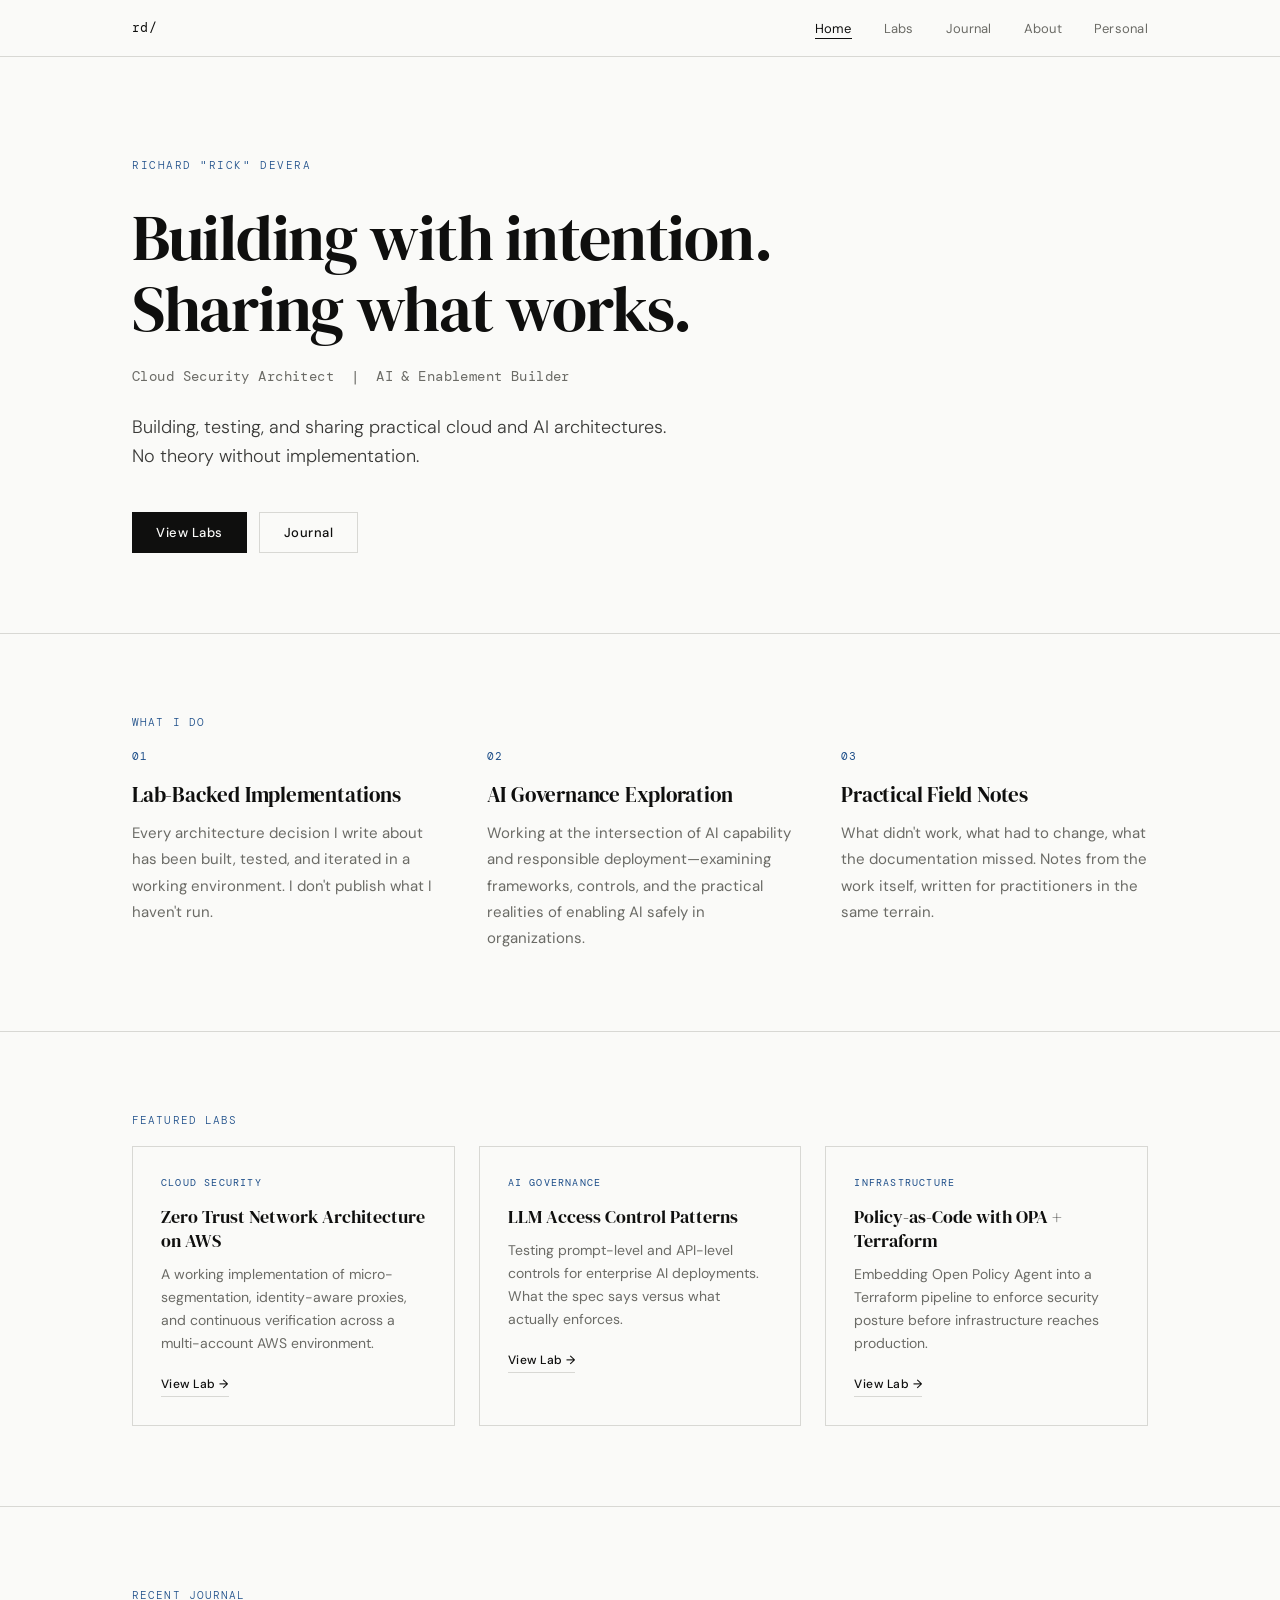
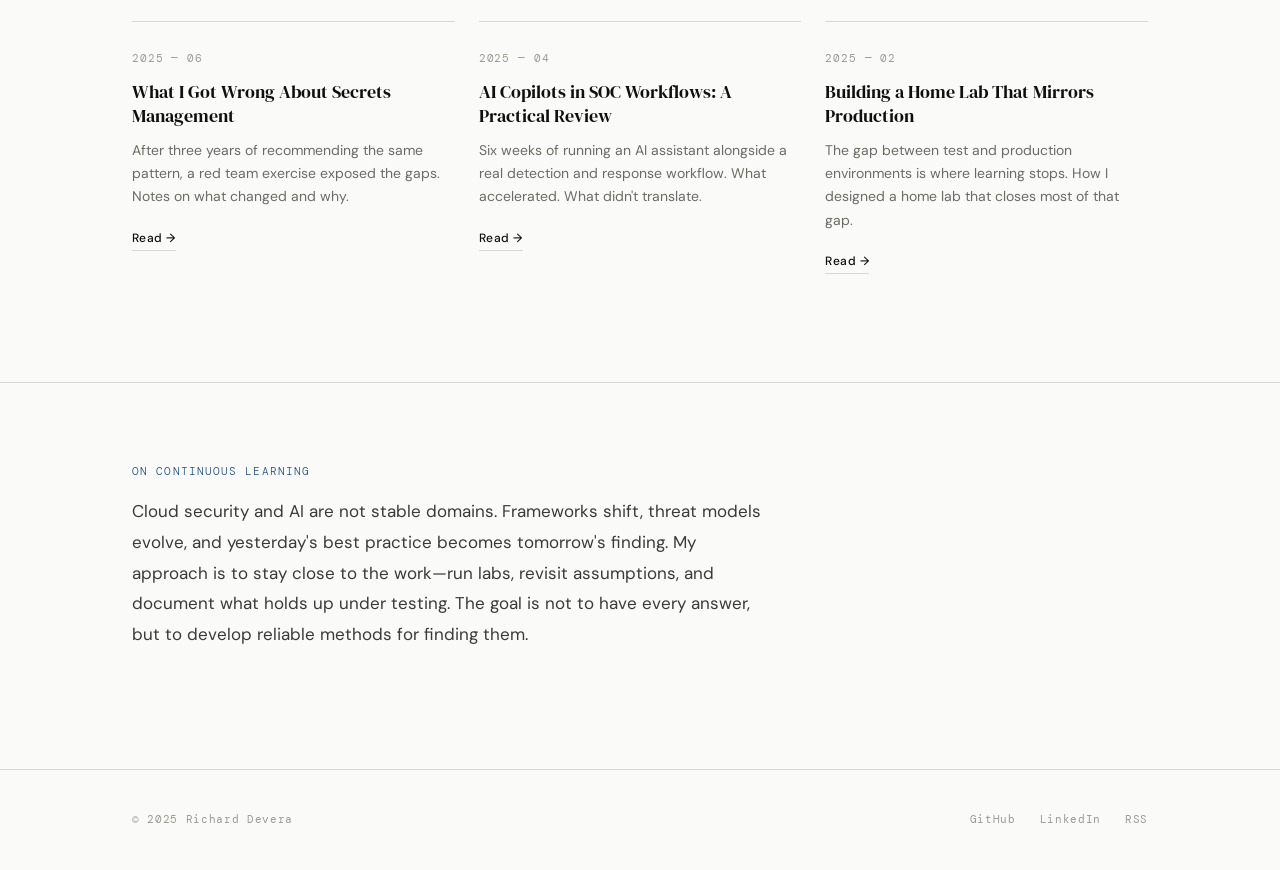
==== commit c508e125: "new from claude code" ====
--- a/index.html
+++ b/index.html
@@ -1 +1,1064 @@
-<!DOCTYPE html><html><head><link href="https://fonts.googleapis.com/css?family=Inter&display=swap" rel="stylesheet" /><link href="./css/main.css" rel="stylesheet" /><title>Document</title></head><body><div class="v1_2"><div class="v1_3"><div class="v1_4"><div class="v1_5"><span class="v1_6">Richard "Rick" Devera</span></div><div class="v1_7"><span class="v1_8">Cloud Security Architect | AI & Enablement Builder | Field-Focused Technologist</span></div><div class="v1_9"><span class="v1_10">Building lab-backed AI and cloud security enablement for practitioners.</span></div><div class="v1_11"><div class="v1_12"><span class="v1_13">View Labs</span></div><div class="v1_14"><span class="v1_15">2026 Roadmap</span></div></div><div class="v1_16"><div class="v1_17"><div class="v1_18"><div class="v1_19"></div><div class="v1_20"></div><div class="v1_21"></div></div></div><div class="v1_22"><div class="v1_23"><div class="v1_24"></div><div class="v1_25"></div></div></div></div></div><div class="v1_26"><div class="v1_27"><span class="v1_28">About</span></div><div class="v1_29"><div class="v1_30"><div class="v1_31"><span class="v1_32">With over 15 years in enterprise cloud and security architecture, I focus on building practical enablement that bridges the gap between technical capability and field execution. My work centers on creating repeatable, lab-tested frameworks that security practitioners can deploy with confidence.</span></div><div class="v1_33"><span class="v1_34">I specialize in translating complex security controls into actionable patterns, helping organizations move from theory to implementation with clarity and precision.</span></div></div><div class="v1_35"><div class="v1_36"><span class="v1_37">My approach combines deep technical expertise with a commitment to knowledge sharing. Through structured labs, governance models, and architecture insights, I help teams accelerate their cloud security maturity while maintaining operational excellence.</span></div><div class="v1_38"><span class="v1_39">Currently focused on AI governance frameworks and cloud-native security patterns for enterprise environments.</span></div></div></div></div><div class="v1_40"><div class="v1_41"><span class="v1_42">2026 Field Architect Initiative</span></div><div class="v1_43"><div class="v1_44"><div class="v1_45"><div class="v1_46"><div class="v1_47"><div class="v1_48"></div><div class="v1_49"></div><div class="v1_50"></div><div class="v1_51"></div><div class="v1_52"></div></div></div><div class="v1_53"><div class="v1_54"><span class="v1_55">Weekly Architecture Insights</span></div><div class="v1_56"><span class="v1_57">Tactical patterns and design decisions from real-world implementations. Focused on practical application over theory.</span></div></div></div></div><div class="v1_58"><div class="v1_59"><div class="v1_60"><div class="v1_61"><div class="v1_62"></div><div class="v1_63"></div><div class="v1_64"></div></div></div><div class="v1_65"><div class="v1_66"><span class="v1_67">Flagship Labs</span></div><div class="v1_68"><span class="v1_69">Production-ready security and cloud infrastructure labs. Validated configurations with complete documentation.</span></div></div></div></div><div class="v1_70"><div class="v1_71"><div class="v1_72"><div class="v1_73"><div class="v1_74"></div></div></div><div class="v1_75"><div class="v1_76"><span class="v1_77">AI Governance Models</span></div><div class="v1_78"><span class="v1_79">Structured frameworks for AI implementation in enterprise environments. Control mappings and compliance patterns.</span></div></div></div></div><div class="v1_80"><div class="v1_81"><div class="v1_82"><div class="v1_83"><div class="v1_84"></div><div class="v1_85"></div><div class="v1_86"></div><div class="v1_87"></div></div></div><div class="v1_88"><div class="v1_89"><span class="v1_90">Community Contribution</span></div><div class="v1_91"><span class="v1_92">Open-source tools and reference architectures for the security community. Built for practitioners, by practitioners.</span></div></div></div></div></div></div><div class="v1_93"><div class="v1_94"><span class="v1_95">Featured Labs</span></div><div class="v1_96"><div class="v1_97"><div class="v1_98"><span class="v1_99">Zero Trust Network Access</span></div><div class="v1_100"><span class="v1_101">Complete ZTNA implementation with identity-aware proxies, policy enforcement, and monitoring stack.</span></div><div class="v1_102"><span class="v1_103">View on GitHub</span><div class="v1_104"><div class="v1_105"></div><div class="v1_106"></div><div class="v1_107"></div></div></div></div><div class="v1_108"><div class="v1_109"><span class="v1_110">Cloud Security Posture</span></div><div class="v1_111"><span class="v1_112">Automated security baseline validation across multi-cloud environments with remediation workflows.</span></div><div class="v1_113"><span class="v1_114">View on GitHub</span><div class="v1_115"><div class="v1_116"></div><div class="v1_117"></div><div class="v1_118"></div></div></div></div><div class="v1_119"><div class="v1_120"><span class="v1_121">AI Policy Framework</span></div><div class="v1_122"><span class="v1_123">Enterprise AI governance with model lifecycle controls, data classification, and audit mechanisms.</span></div><div class="v1_124"><span class="v1_125">View on GitHub</span><div class="v1_126"><div class="v1_127"></div><div class="v1_128"></div><div class="v1_129"></div></div></div></div></div></div><div class="v1_130"><div class="v1_131"><span class="v1_132">Recent Insights</span></div><div class="v1_133"><div class="v1_134"><div class="v1_135"><span class="v1_136">Identity-First Architecture for Cloud Services</span></div><div class="v1_137"><span class="v1_138">Exploring the shift from network-centric to identity-centric security controls in modern cloud deployments. Practical patterns for implementation.</span></div></div><div class="v1_139"><div class="v1_140"><span class="v1_141">Building Repeatable Security Patterns</span></div><div class="v1_142"><span class="v1_143">How to create reusable security modules that scale across teams. Lessons from enterprise implementations.</span></div></div><div class="v1_144"><div class="v1_145"><span class="v1_146">AI Control Frameworks: From Policy to Practice</span></div><div class="v1_147"><span class="v1_148">Translating AI governance requirements into technical controls. A structured approach for security architects.</span></div></div></div></div><div class="v1_149"><div class="v1_150"><div class="v1_151"><div class="v1_152"><span class="v1_153">Richard "Rick" Devera</span></div><div class="v1_154"><span class="v1_155">Cloud Security Architect</span></div><span class="v1_156">rick@rickdevera.com</span></div><div class="v1_157"><div class="v1_158"><div class="v1_159"><div class="v1_160"></div><div class="v1_161"></div><div class="v1_162"></div></div></div><div class="v1_163"><div class="v1_164"><div class="v1_165"></div><div class="v1_166"></div></div></div><div class="v1_167"><div class="v1_168"><div class="v1_169"></div><div class="v1_170"></div></div></div></div></div></div></div></div></body></html>+<!DOCTYPE html>
+<html lang="en">
+<head>
+<meta charset="UTF-8">
+<meta name="viewport" content="width=device-width, initial-scale=1.0">
+<title>Richard Devera</title>
+<link rel="preconnect" href="https://fonts.googleapis.com">
+<link href="https://fonts.googleapis.com/css2?family=DM+Serif+Display:ital@0;1&family=DM+Mono:wght@300;400&family=DM+Sans:wght@300;400;500&display=swap" rel="stylesheet">
+<style>
+  *, *::before, *::after { box-sizing: border-box; margin: 0; padding: 0; }
+
+  :root {
+    --white: #FAFAF8;
+    --black: #0F0F0E;
+    --gray-100: #F2F2F0;
+    --gray-200: #E4E4E1;
+    --gray-400: #9A9A95;
+    --gray-600: #6B6B66;
+    --gray-800: #3A3A38;
+    --accent: #1D4E89;
+    --accent-light: #E8EFF8;
+    --rule: #D8D8D4;
+    --font-serif: 'DM Serif Display', Georgia, serif;
+    --font-sans: 'DM Sans', sans-serif;
+    --font-mono: 'DM Mono', monospace;
+  }
+
+  html { scroll-behavior: smooth; }
+
+  body {
+    font-family: var(--font-sans);
+    background: var(--white);
+    color: var(--black);
+    font-size: 16px;
+    line-height: 1.6;
+    -webkit-font-smoothing: antialiased;
+  }
+
+  /* ── NAV ── */
+  nav {
+    position: fixed; top: 0; left: 0; right: 0; z-index: 100;
+    background: rgba(250,250,248,0.92);
+    backdrop-filter: blur(12px);
+    border-bottom: 1px solid var(--rule);
+  }
+  .nav-inner {
+    max-width: 1080px; margin: 0 auto;
+    padding: 0 32px;
+    display: flex; align-items: center; justify-content: space-between;
+    height: 56px;
+  }
+  .nav-logo {
+    font-family: var(--font-mono);
+    font-size: 13px;
+    font-weight: 400;
+    color: var(--black);
+    text-decoration: none;
+    letter-spacing: 0.02em;
+    cursor: pointer;
+  }
+  .nav-links {
+    display: flex; gap: 32px; list-style: none;
+  }
+  .nav-links a {
+    font-size: 13px;
+    font-weight: 400;
+    color: var(--gray-600);
+    text-decoration: none;
+    letter-spacing: 0.02em;
+    transition: color 0.2s;
+    cursor: pointer;
+  }
+  .nav-links a:hover, .nav-links a.active { color: var(--black); }
+  .nav-links a.active {
+    color: var(--black);
+    border-bottom: 1px solid var(--black);
+    padding-bottom: 1px;
+  }
+
+  /* ── PAGES ── */
+  .page { display: none; padding-top: 56px; }
+  .page.active { display: block; }
+
+  /* ── LAYOUT ── */
+  .container { max-width: 1080px; margin: 0 auto; padding: 0 32px; }
+  .section { padding: 80px 0; }
+  .section + .section { border-top: 1px solid var(--rule); }
+
+  /* ── TYPOGRAPHY ── */
+  h1 {
+    font-family: var(--font-serif);
+    font-size: clamp(2.5rem, 5vw, 4rem);
+    font-weight: 400;
+    line-height: 1.1;
+    letter-spacing: -0.02em;
+  }
+  h2 {
+    font-family: var(--font-serif);
+    font-size: clamp(1.6rem, 3vw, 2.2rem);
+    font-weight: 400;
+    line-height: 1.2;
+    letter-spacing: -0.01em;
+  }
+  h3 {
+    font-size: 14px;
+    font-weight: 500;
+    letter-spacing: 0.08em;
+    text-transform: uppercase;
+    color: var(--gray-600);
+  }
+  p { color: var(--gray-800); line-height: 1.75; }
+  .label {
+    font-family: var(--font-mono);
+    font-size: 11px;
+    font-weight: 300;
+    letter-spacing: 0.1em;
+    text-transform: uppercase;
+    color: var(--accent);
+    display: block;
+    margin-bottom: 16px;
+  }
+
+  /* ── BUTTONS ── */
+  .btn {
+    display: inline-block;
+    padding: 11px 24px;
+    font-size: 13px;
+    font-weight: 500;
+    letter-spacing: 0.04em;
+    text-decoration: none;
+    cursor: pointer;
+    transition: all 0.2s;
+    border: none;
+    font-family: var(--font-sans);
+  }
+  .btn-primary {
+    background: var(--black);
+    color: var(--white);
+  }
+  .btn-primary:hover { background: var(--gray-800); }
+  .btn-outline {
+    background: transparent;
+    color: var(--black);
+    border: 1px solid var(--rule);
+  }
+  .btn-outline:hover { border-color: var(--black); }
+
+  /* ── RULE ── */
+  hr { border: none; border-top: 1px solid var(--rule); }
+
+  /* ─────────────────────────────────
+     HOME PAGE
+  ───────────────────────────────── */
+  .hero {
+    padding: 100px 0 80px;
+    border-bottom: 1px solid var(--rule);
+  }
+  .hero-eyebrow {
+    font-family: var(--font-mono);
+    font-size: 11px;
+    font-weight: 300;
+    letter-spacing: 0.14em;
+    text-transform: uppercase;
+    color: var(--accent);
+    margin-bottom: 28px;
+  }
+  .hero h1 { margin-bottom: 20px; }
+  .hero-title {
+    font-size: 14px;
+    font-weight: 400;
+    color: var(--gray-600);
+    font-family: var(--font-mono);
+    letter-spacing: 0.03em;
+    margin-bottom: 24px;
+  }
+  .hero-tagline {
+    font-size: 18px;
+    font-weight: 300;
+    color: var(--gray-800);
+    max-width: 540px;
+    margin-bottom: 40px;
+    line-height: 1.65;
+  }
+  .hero-actions { display: flex; gap: 12px; flex-wrap: wrap; }
+
+  /* What I Do */
+  .what-grid {
+    display: grid;
+    grid-template-columns: repeat(3, 1fr);
+    gap: 48px;
+  }
+  .what-item {}
+  .what-num {
+    font-family: var(--font-mono);
+    font-size: 11px;
+    color: var(--accent);
+    letter-spacing: 0.1em;
+    margin-bottom: 16px;
+    display: block;
+  }
+  .what-item h2 {
+    font-family: var(--font-serif);
+    font-size: 1.3rem;
+    margin-bottom: 12px;
+    line-height: 1.3;
+  }
+  .what-item p { font-size: 15px; color: var(--gray-600); }
+
+  /* Cards */
+  .card-grid { display: grid; grid-template-columns: repeat(3, 1fr); gap: 24px; }
+  .card {
+    background: var(--white);
+    border: 1px solid var(--rule);
+    padding: 28px;
+    transition: border-color 0.2s;
+  }
+  .card:hover { border-color: var(--gray-400); }
+  .card-tag {
+    font-family: var(--font-mono);
+    font-size: 10px;
+    letter-spacing: 0.12em;
+    text-transform: uppercase;
+    color: var(--accent);
+    margin-bottom: 14px;
+    display: block;
+  }
+  .card h4 {
+    font-family: var(--font-serif);
+    font-size: 1.15rem;
+    font-weight: 400;
+    line-height: 1.3;
+    margin-bottom: 10px;
+  }
+  .card p { font-size: 14px; color: var(--gray-600); line-height: 1.65; }
+  .card-link {
+    display: inline-block;
+    margin-top: 20px;
+    font-size: 12px;
+    font-weight: 500;
+    color: var(--black);
+    text-decoration: none;
+    letter-spacing: 0.04em;
+    border-bottom: 1px solid var(--rule);
+    padding-bottom: 2px;
+    transition: border-color 0.2s;
+    cursor: pointer;
+  }
+  .card-link:hover { border-color: var(--black); }
+
+  /* Journal cards */
+  .journal-grid { display: grid; grid-template-columns: repeat(3, 1fr); gap: 24px; }
+  .journal-card {
+    padding: 28px 0;
+    border-top: 1px solid var(--rule);
+  }
+  .journal-card-date {
+    font-family: var(--font-mono);
+    font-size: 11px;
+    color: var(--gray-400);
+    letter-spacing: 0.08em;
+    margin-bottom: 12px;
+    display: block;
+  }
+  .journal-card h4 {
+    font-family: var(--font-serif);
+    font-size: 1.15rem;
+    font-weight: 400;
+    line-height: 1.35;
+    margin-bottom: 10px;
+  }
+  .journal-card p { font-size: 14px; color: var(--gray-600); line-height: 1.65; }
+
+  /* Vision */
+  .vision-inner {
+    max-width: 640px;
+  }
+  .vision-inner p {
+    font-size: 17px;
+    line-height: 1.8;
+    color: var(--gray-800);
+  }
+
+  /* ─────────────────────────────────
+     LABS PAGE
+  ───────────────────────────────── */
+  .page-header {
+    padding: 80px 0 60px;
+    border-bottom: 1px solid var(--rule);
+  }
+  .page-header h1 { margin-bottom: 16px; }
+  .page-header p {
+    font-size: 17px;
+    max-width: 520px;
+    color: var(--gray-600);
+  }
+
+  .labs-grid { display: grid; grid-template-columns: repeat(2, 1fr); gap: 1px; background: var(--rule); }
+  .lab-item {
+    background: var(--white);
+    padding: 36px;
+    transition: background 0.15s;
+  }
+  .lab-item:hover { background: var(--gray-100); }
+  .lab-meta {
+    display: flex; gap: 16px; align-items: center;
+    margin-bottom: 20px;
+  }
+  .lab-status {
+    font-family: var(--font-mono);
+    font-size: 10px;
+    letter-spacing: 0.1em;
+    text-transform: uppercase;
+    padding: 3px 8px;
+    border: 1px solid var(--rule);
+    color: var(--gray-600);
+  }
+  .lab-status.active { border-color: var(--accent); color: var(--accent); }
+  .lab-date {
+    font-family: var(--font-mono);
+    font-size: 11px;
+    color: var(--gray-400);
+    letter-spacing: 0.06em;
+  }
+  .lab-item h4 {
+    font-family: var(--font-serif);
+    font-size: 1.3rem;
+    font-weight: 400;
+    margin-bottom: 12px;
+    line-height: 1.3;
+  }
+  .lab-item p { font-size: 14px; color: var(--gray-600); line-height: 1.7; }
+  .lab-tags { display: flex; gap: 8px; flex-wrap: wrap; margin-top: 20px; }
+  .lab-tag {
+    font-family: var(--font-mono);
+    font-size: 10px;
+    letter-spacing: 0.08em;
+    text-transform: uppercase;
+    background: var(--gray-100);
+    color: var(--gray-600);
+    padding: 3px 8px;
+  }
+
+  /* ─────────────────────────────────
+     JOURNAL PAGE
+  ───────────────────────────────── */
+  .journal-list { }
+  .journal-entry {
+    display: grid;
+    grid-template-columns: 140px 1fr;
+    gap: 40px;
+    padding: 40px 0;
+    border-bottom: 1px solid var(--rule);
+    align-items: start;
+  }
+  .journal-entry:first-child { border-top: 1px solid var(--rule); margin-top: 60px; }
+  .journal-entry-date {
+    font-family: var(--font-mono);
+    font-size: 11px;
+    color: var(--gray-400);
+    letter-spacing: 0.08em;
+    line-height: 1.6;
+    padding-top: 4px;
+  }
+  .journal-entry-body {}
+  .journal-entry-cat {
+    font-family: var(--font-mono);
+    font-size: 10px;
+    letter-spacing: 0.12em;
+    text-transform: uppercase;
+    color: var(--accent);
+    margin-bottom: 10px;
+    display: block;
+  }
+  .journal-entry h4 {
+    font-family: var(--font-serif);
+    font-size: 1.4rem;
+    font-weight: 400;
+    margin-bottom: 12px;
+    line-height: 1.3;
+    cursor: pointer;
+  }
+  .journal-entry h4:hover { color: var(--accent); }
+  .journal-entry p { font-size: 15px; color: var(--gray-600); line-height: 1.7; }
+  .journal-entry-readmore {
+    display: inline-block;
+    margin-top: 16px;
+    font-size: 12px;
+    font-weight: 500;
+    letter-spacing: 0.06em;
+    color: var(--black);
+    text-decoration: none;
+    border-bottom: 1px solid var(--rule);
+    padding-bottom: 2px;
+    transition: border-color 0.2s;
+    cursor: pointer;
+  }
+  .journal-entry-readmore:hover { border-color: var(--black); }
+
+  /* ─────────────────────────────────
+     ABOUT PAGE
+  ───────────────────────────────── */
+  .about-layout {
+    display: grid;
+    grid-template-columns: 1fr 340px;
+    gap: 80px;
+    padding: 80px 0;
+  }
+  .about-main {}
+  .about-main h2 {
+    font-family: var(--font-serif);
+    font-size: 1.9rem;
+    margin-bottom: 28px;
+    line-height: 1.3;
+  }
+  .about-main p {
+    font-size: 16px;
+    color: var(--gray-800);
+    line-height: 1.8;
+    margin-bottom: 20px;
+  }
+  .about-divider { border-top: 1px solid var(--rule); margin: 48px 0; }
+  .about-sidebar {}
+  .sidebar-block { margin-bottom: 48px; }
+  .sidebar-block h3 {
+    font-size: 11px;
+    font-weight: 500;
+    letter-spacing: 0.1em;
+    text-transform: uppercase;
+    color: var(--gray-400);
+    margin-bottom: 20px;
+  }
+  .focus-list { list-style: none; }
+  .focus-list li {
+    padding: 14px 0;
+    border-bottom: 1px solid var(--rule);
+    font-size: 14px;
+    color: var(--gray-800);
+    display: flex;
+    align-items: center;
+    gap: 12px;
+  }
+  .focus-dot {
+    width: 4px; height: 4px;
+    background: var(--accent);
+    border-radius: 50%;
+    flex-shrink: 0;
+  }
+  .how-i-work {}
+  .how-item {
+    padding: 16px 0;
+    border-bottom: 1px solid var(--rule);
+  }
+  .how-item-label {
+    font-family: var(--font-mono);
+    font-size: 10px;
+    letter-spacing: 0.1em;
+    text-transform: uppercase;
+    color: var(--accent);
+    margin-bottom: 6px;
+    display: block;
+  }
+  .how-item p { font-size: 14px; color: var(--gray-600); line-height: 1.6; }
+  .personal-link-block {
+    padding: 24px;
+    background: var(--gray-100);
+    margin-top: 48px;
+  }
+  .personal-link-block p { font-size: 14px; color: var(--gray-600); margin-bottom: 16px; }
+
+  /* ─────────────────────────────────
+     PERSONAL PAGE
+  ───────────────────────────────── */
+  .maker-grid {
+    display: grid;
+    grid-template-columns: repeat(3, 1fr);
+    gap: 1px;
+    background: var(--rule);
+    margin-top: 60px;
+  }
+  .maker-item {
+    background: var(--white);
+    padding: 36px;
+  }
+  .maker-icon {
+    font-size: 28px;
+    margin-bottom: 20px;
+    display: block;
+    filter: grayscale(1);
+  }
+  .maker-item h4 {
+    font-family: var(--font-serif);
+    font-size: 1.2rem;
+    font-weight: 400;
+    margin-bottom: 10px;
+  }
+  .maker-item p { font-size: 14px; color: var(--gray-600); line-height: 1.65; }
+  .maker-category {
+    font-family: var(--font-mono);
+    font-size: 10px;
+    letter-spacing: 0.1em;
+    text-transform: uppercase;
+    color: var(--gray-400);
+    margin-bottom: 12px;
+    display: block;
+  }
+
+  /* ── FOOTER ── */
+  footer {
+    border-top: 1px solid var(--rule);
+    padding: 40px 0;
+    margin-top: 40px;
+  }
+  .footer-inner {
+    max-width: 1080px; margin: 0 auto; padding: 0 32px;
+    display: flex; justify-content: space-between; align-items: center;
+  }
+  .footer-left {
+    font-family: var(--font-mono);
+    font-size: 11px;
+    color: var(--gray-400);
+    letter-spacing: 0.06em;
+  }
+  .footer-right {
+    display: flex; gap: 24px;
+  }
+  .footer-right a {
+    font-family: var(--font-mono);
+    font-size: 11px;
+    color: var(--gray-400);
+    text-decoration: none;
+    letter-spacing: 0.06em;
+    transition: color 0.2s;
+  }
+  .footer-right a:hover { color: var(--black); }
+
+  /* ── RESPONSIVE ── */
+  @media (max-width: 768px) {
+    .container { padding: 0 20px; }
+    .nav-inner { padding: 0 20px; }
+    .what-grid { grid-template-columns: 1fr; gap: 40px; }
+    .card-grid { grid-template-columns: 1fr; }
+    .journal-grid { grid-template-columns: 1fr; }
+    .labs-grid { grid-template-columns: 1fr; }
+    .journal-entry { grid-template-columns: 1fr; gap: 8px; }
+    .about-layout { grid-template-columns: 1fr; gap: 48px; }
+    .maker-grid { grid-template-columns: 1fr; }
+    .footer-inner { flex-direction: column; gap: 16px; align-items: flex-start; }
+    .nav-links { gap: 20px; }
+    .hero { padding: 60px 0 60px; }
+    .section { padding: 60px 0; }
+  }
+
+  /* Fade in */
+  .page.active .container { animation: fadeUp 0.4s ease both; }
+  @keyframes fadeUp {
+    from { opacity: 0; transform: translateY(12px); }
+    to   { opacity: 1; transform: translateY(0); }
+  }
+</style>
+</head>
+<body>
+
+<!-- NAV -->
+<nav>
+  <div class="nav-inner">
+    <a class="nav-logo" onclick="showPage('home')">rd/</a>
+    <ul class="nav-links">
+      <li><a onclick="showPage('home')" data-page="home">Home</a></li>
+      <li><a onclick="showPage('labs')" data-page="labs">Labs</a></li>
+      <li><a onclick="showPage('journal')" data-page="journal">Journal</a></li>
+      <li><a onclick="showPage('about')" data-page="about">About</a></li>
+      <li><a onclick="showPage('personal')" data-page="personal">Personal</a></li>
+    </ul>
+  </div>
+</nav>
+
+<!-- ═══════════════════════════════
+     HOME
+═══════════════════════════════ -->
+<div class="page active" id="page-home">
+  <!-- Hero -->
+  <div class="hero">
+    <div class="container">
+      <p class="hero-eyebrow">Richard "Rick" Devera</p>
+      <h1>Building with intention.<br>Sharing what works.</h1>
+      <p class="hero-title">Cloud Security Architect &nbsp;|&nbsp; AI & Enablement Builder</p>
+      <p class="hero-tagline">Building, testing, and sharing practical cloud and AI architectures. No theory without implementation.</p>
+      <div class="hero-actions">
+        <button class="btn btn-primary" onclick="showPage('labs')">View Labs</button>
+        <button class="btn btn-outline" onclick="showPage('journal')">Journal</button>
+      </div>
+    </div>
+  </div>
+
+  <!-- What I Do -->
+  <div class="section">
+    <div class="container">
+      <span class="label">What I Do</span>
+      <div class="what-grid">
+        <div class="what-item">
+          <span class="what-num">01</span>
+          <h2>Lab-Backed Implementations</h2>
+          <p>Every architecture decision I write about has been built, tested, and iterated in a working environment. I don't publish what I haven't run.</p>
+        </div>
+        <div class="what-item">
+          <span class="what-num">02</span>
+          <h2>AI Governance Exploration</h2>
+          <p>Working at the intersection of AI capability and responsible deployment—examining frameworks, controls, and the practical realities of enabling AI safely in organizations.</p>
+        </div>
+        <div class="what-item">
+          <span class="what-num">03</span>
+          <h2>Practical Field Notes</h2>
+          <p>What didn't work, what had to change, what the documentation missed. Notes from the work itself, written for practitioners in the same terrain.</p>
+        </div>
+      </div>
+    </div>
+  </div>
+
+  <!-- Featured Labs -->
+  <div class="section">
+    <div class="container">
+      <span class="label">Featured Labs</span>
+      <div class="card-grid">
+        <div class="card">
+          <span class="card-tag">Cloud Security</span>
+          <h4>Zero Trust Network Architecture on AWS</h4>
+          <p>A working implementation of micro-segmentation, identity-aware proxies, and continuous verification across a multi-account AWS environment.</p>
+          <a class="card-link" onclick="showPage('labs')">View Lab →</a>
+        </div>
+        <div class="card">
+          <span class="card-tag">AI Governance</span>
+          <h4>LLM Access Control Patterns</h4>
+          <p>Testing prompt-level and API-level controls for enterprise AI deployments. What the spec says versus what actually enforces.</p>
+          <a class="card-link" onclick="showPage('labs')">View Lab →</a>
+        </div>
+        <div class="card">
+          <span class="card-tag">Infrastructure</span>
+          <h4>Policy-as-Code with OPA + Terraform</h4>
+          <p>Embedding Open Policy Agent into a Terraform pipeline to enforce security posture before infrastructure reaches production.</p>
+          <a class="card-link" onclick="showPage('labs')">View Lab →</a>
+        </div>
+      </div>
+    </div>
+  </div>
+
+  <!-- Journal Preview -->
+  <div class="section">
+    <div class="container">
+      <span class="label">Recent Journal</span>
+      <div class="journal-grid">
+        <div class="journal-card">
+          <span class="journal-card-date">2025 — 06</span>
+          <h4>What I Got Wrong About Secrets Management</h4>
+          <p>After three years of recommending the same pattern, a red team exercise exposed the gaps. Notes on what changed and why.</p>
+          <a class="card-link" onclick="showPage('journal')">Read →</a>
+        </div>
+        <div class="journal-card">
+          <span class="journal-card-date">2025 — 04</span>
+          <h4>AI Copilots in SOC Workflows: A Practical Review</h4>
+          <p>Six weeks of running an AI assistant alongside a real detection and response workflow. What accelerated. What didn't translate.</p>
+          <a class="card-link" onclick="showPage('journal')">Read →</a>
+        </div>
+        <div class="journal-card">
+          <span class="journal-card-date">2025 — 02</span>
+          <h4>Building a Home Lab That Mirrors Production</h4>
+          <p>The gap between test and production environments is where learning stops. How I designed a home lab that closes most of that gap.</p>
+          <a class="card-link" onclick="showPage('journal')">Read →</a>
+        </div>
+      </div>
+    </div>
+  </div>
+
+  <!-- Vision -->
+  <div class="section">
+    <div class="container">
+      <div class="vision-inner">
+        <span class="label">On Continuous Learning</span>
+        <p>Cloud security and AI are not stable domains. Frameworks shift, threat models evolve, and yesterday's best practice becomes tomorrow's finding. My approach is to stay close to the work—run labs, revisit assumptions, and document what holds up under testing. The goal is not to have every answer, but to develop reliable methods for finding them.</p>
+      </div>
+    </div>
+  </div>
+
+  <footer>
+    <div class="footer-inner">
+      <p class="footer-left">© 2025 Richard Devera</p>
+      <div class="footer-right">
+        <a href="https://github.com" target="_blank">GitHub</a>
+        <a href="https://linkedin.com" target="_blank">LinkedIn</a>
+        <a href="#">RSS</a>
+      </div>
+    </div>
+  </footer>
+</div>
+
+<!-- ═══════════════════════════════
+     LABS
+═══════════════════════════════ -->
+<div class="page" id="page-labs">
+  <div class="page-header">
+    <div class="container">
+      <span class="label">Labs</span>
+      <h1>Working Implementations</h1>
+      <p>Hands-on lab environments built to test architectures, validate controls, and surface the operational reality behind the documentation.</p>
+    </div>
+  </div>
+
+  <div class="container">
+    <div class="labs-grid" style="margin-top: 0; border-top: none;">
+
+      <div class="lab-item">
+        <div class="lab-meta">
+          <span class="lab-status active">Active</span>
+          <span class="lab-date">Updated Jun 2025</span>
+        </div>
+        <h4>Zero Trust Network Architecture on AWS</h4>
+        <p>A complete implementation of zero trust principles across a multi-account AWS environment. Covers identity-aware proxies, micro-segmentation via security groups and network firewall, and continuous verification with AWS Verified Access.</p>
+        <div class="lab-tags">
+          <span class="lab-tag">AWS</span>
+          <span class="lab-tag">Networking</span>
+          <span class="lab-tag">IAM</span>
+          <span class="lab-tag">Zero Trust</span>
+        </div>
+      </div>
+
+      <div class="lab-item">
+        <div class="lab-meta">
+          <span class="lab-status active">Active</span>
+          <span class="lab-date">Updated May 2025</span>
+        </div>
+        <h4>LLM Access Control Patterns</h4>
+        <p>Testing enforcement mechanisms for enterprise AI deployments. Evaluates prompt-layer guardrails, API gateway controls, and output filtering. Documents what the frameworks say versus what actually holds under adversarial testing.</p>
+        <div class="lab-tags">
+          <span class="lab-tag">LLM</span>
+          <span class="lab-tag">AI Security</span>
+          <span class="lab-tag">Access Control</span>
+        </div>
+      </div>
+
+      <div class="lab-item">
+        <div class="lab-meta">
+          <span class="lab-status">Archived</span>
+          <span class="lab-date">Mar 2025</span>
+        </div>
+        <h4>Policy-as-Code with OPA + Terraform</h4>
+        <p>Integrating Open Policy Agent into a Terraform deployment pipeline. Rego policies enforce tagging, encryption requirements, and resource configuration before any plan reaches the apply stage.</p>
+        <div class="lab-tags">
+          <span class="lab-tag">OPA</span>
+          <span class="lab-tag">Terraform</span>
+          <span class="lab-tag">Policy</span>
+          <span class="lab-tag">IaC</span>
+        </div>
+      </div>
+
+      <div class="lab-item">
+        <div class="lab-meta">
+          <span class="lab-status active">Active</span>
+          <span class="lab-date">Updated Apr 2025</span>
+        </div>
+        <h4>SIEM Detection Engineering Lab</h4>
+        <p>A home-lab SIEM environment using Elastic Security for developing and testing detection rules against simulated attacker behavior. Includes Atomic Red Team test coverage mapping.</p>
+        <div class="lab-tags">
+          <span class="lab-tag">SIEM</span>
+          <span class="lab-tag">Detection</span>
+          <span class="lab-tag">Elastic</span>
+          <span class="lab-tag">Blue Team</span>
+        </div>
+      </div>
+
+      <div class="lab-item">
+        <div class="lab-meta">
+          <span class="lab-status">In Progress</span>
+          <span class="lab-date">Started Jul 2025</span>
+        </div>
+        <h4>Agentic AI Workflow Security</h4>
+        <p>Examining the security implications of multi-agent AI workflows. Focus on privilege boundaries, tool-use authorization, and audit logging for autonomous agent actions in enterprise environments.</p>
+        <div class="lab-tags">
+          <span class="lab-tag">AI Agents</span>
+          <span class="lab-tag">Security</span>
+          <span class="lab-tag">Governance</span>
+        </div>
+      </div>
+
+      <div class="lab-item">
+        <div class="lab-meta">
+          <span class="lab-status">Archived</span>
+          <span class="lab-date">Jan 2025</span>
+        </div>
+        <h4>Kubernetes Secrets Management at Scale</h4>
+        <p>Comparative evaluation of secrets management approaches in Kubernetes: External Secrets Operator with Vault versus AWS Secrets Manager CSI driver. Performance, operational overhead, and failure mode analysis.</p>
+        <div class="lab-tags">
+          <span class="lab-tag">Kubernetes</span>
+          <span class="lab-tag">Secrets</span>
+          <span class="lab-tag">Vault</span>
+          <span class="lab-tag">AWS</span>
+        </div>
+      </div>
+
+    </div>
+  </div>
+
+  <footer>
+    <div class="footer-inner">
+      <p class="footer-left">© 2025 Richard Devera</p>
+      <div class="footer-right">
+        <a href="https://github.com" target="_blank">GitHub</a>
+        <a href="https://linkedin.com" target="_blank">LinkedIn</a>
+        <a href="#">RSS</a>
+      </div>
+    </div>
+  </footer>
+</div>
+
+<!-- ═══════════════════════════════
+     JOURNAL
+═══════════════════════════════ -->
+<div class="page" id="page-journal">
+  <div class="page-header">
+    <div class="container">
+      <span class="label">Journal</span>
+      <h1>Notes from the Work</h1>
+      <p>Field notes, post-mortems, and honest assessments from building and operating cloud and AI systems. Written for practitioners.</p>
+    </div>
+  </div>
+
+  <div class="container">
+    <div class="journal-list">
+
+      <div class="journal-entry">
+        <div class="journal-entry-date">June 2025</div>
+        <div class="journal-entry-body">
+          <span class="journal-entry-cat">Security Operations</span>
+          <h4>What I Got Wrong About Secrets Management</h4>
+          <p>After three years of recommending the same rotation pattern, a red team exercise exposed a timing gap I had consistently overlooked. The vulnerability wasn't in the mechanism—it was in my assumptions about how applications cached credentials. Notes on what the test revealed and how the pattern changed.</p>
+          <a class="journal-entry-readmore">Read Entry →</a>
+        </div>
+      </div>
+
+      <div class="journal-entry">
+        <div class="journal-entry-date">April 2025</div>
+        <div class="journal-entry-body">
+          <span class="journal-entry-cat">AI Practitioner</span>
+          <h4>AI Copilots in SOC Workflows: A Practical Review</h4>
+          <p>Six weeks of running an AI assistant alongside a real detection and response workflow. Alert triage accelerated meaningfully. Threat hunting, where context is everything, did not improve as much. Notes on where the boundary sits and why it matters for tooling decisions.</p>
+          <a class="journal-entry-readmore">Read Entry →</a>
+        </div>
+      </div>
+
+      <div class="journal-entry">
+        <div class="journal-entry-date">February 2025</div>
+        <div class="journal-entry-body">
+          <span class="journal-entry-cat">Lab Notes</span>
+          <h4>Building a Home Lab That Mirrors Production</h4>
+          <p>The gap between test and production is where learning atrophies. I rebuilt my home lab around the principle that every control I implement professionally should have a runnable equivalent locally. The constraints that shaped the architecture and what I would do differently now.</p>
+          <a class="journal-entry-readmore">Read Entry →</a>
+        </div>
+      </div>
+
+      <div class="journal-entry">
+        <div class="journal-entry-date">December 2024</div>
+        <div class="journal-entry-body">
+          <span class="journal-entry-cat">Cloud Architecture</span>
+          <h4>Multi-Account AWS: Patterns That Have Held Up</h4>
+          <p>Two years into a multi-account AWS architecture designed around Landing Zone principles. What the original design got right, what had to be revisited as the organization scaled, and which decisions created the most downstream complexity.</p>
+          <a class="journal-entry-readmore">Read Entry →</a>
+        </div>
+      </div>
+
+      <div class="journal-entry">
+        <div class="journal-entry-date">October 2024</div>
+        <div class="journal-entry-body">
+          <span class="journal-entry-cat">AI Governance</span>
+          <h4>Reading the NIST AI RMF: What's Useful, What's Vague</h4>
+          <p>The NIST AI Risk Management Framework is thorough. It is also, in places, written at an altitude where practical implementation is unclear. An annotated reading focused on what translates to actionable controls and where practitioners are left to interpret.</p>
+          <a class="journal-entry-readmore">Read Entry →</a>
+        </div>
+      </div>
+
+    </div>
+  </div>
+
+  <footer>
+    <div class="footer-inner">
+      <p class="footer-left">© 2025 Richard Devera</p>
+      <div class="footer-right">
+        <a href="https://github.com" target="_blank">GitHub</a>
+        <a href="https://linkedin.com" target="_blank">LinkedIn</a>
+        <a href="#">RSS</a>
+      </div>
+    </div>
+  </footer>
+</div>
+
+<!-- ═══════════════════════════════
+     ABOUT
+═══════════════════════════════ -->
+<div class="page" id="page-about">
+  <div class="container">
+    <div class="about-layout">
+      <div class="about-main">
+        <span class="label">About</span>
+        <h2>Architect, practitioner, and lifelong student of systems.</h2>
+        <p>I work as a Cloud Security Architect with a focus on building and validating the controls that organizations depend on to operate safely in cloud-native environments. My background spans network security, identity and access management, infrastructure automation, and—more recently—the governance and enablement challenges that come with deploying AI systems at scale. I've spent more time in infrastructure terminals than in slide decks, and I believe the most durable technical knowledge comes from building things that fail in ways you didn't predict.</p>
+        <p>Over the past several years, my work has increasingly intersected with AI—not the hype, but the practical questions organizations face when integrating AI into workflows that carry real risk. How do you establish access boundaries for an autonomous agent? What does audit logging look like when the actor is a language model? These are engineering problems, and I approach them the way I approach cloud security: start with threat modeling, build controls, test them, revise. This site documents the work in progress.</p>
+
+        <div class="about-divider"></div>
+
+        <span class="label">How I Work</span>
+        <div class="how-i-work">
+          <div class="how-item">
+            <span class="how-item-label">Lab First</span>
+            <p>Before writing or recommending anything, I build it. Lab environments exist so that assumptions can be tested against reality rather than documented around it.</p>
+          </div>
+          <div class="how-item">
+            <span class="how-item-label">Documented Honestly</span>
+            <p>Notes include what didn't work. Failure modes are often more informative than success paths, and practitioners deserve accurate accounts of both.</p>
+          </div>
+          <div class="how-item">
+            <span class="how-item-label">Slowly and Thoroughly</span>
+            <p>I publish infrequently. Each post or lab represents something I've spent enough time with to have genuine confidence in what I'm sharing.</p>
+          </div>
+          <div class="how-item">
+            <span class="how-item-label">Without Affiliations</span>
+            <p>No sponsored content, no vendor relationships, no affiliate links. The assessments here are based on what I've run in my own environments.</p>
+          </div>
+        </div>
+
+        <div class="personal-link-block">
+          <p>Outside of cloud and security, I build things with my hands—3D printing, woodworking, and the occasional DIY project. There's a shared discipline in both domains: measure carefully, test before committing, and don't ignore what the material is telling you.</p>
+          <button class="btn btn-outline" onclick="showPage('personal')">View Personal Projects →</button>
+        </div>
+      </div>
+
+      <div class="about-sidebar">
+        <div class="sidebar-block">
+          <h3>Focus Areas</h3>
+          <ul class="focus-list">
+            <li><span class="focus-dot"></span>Cloud Security Architecture</li>
+            <li><span class="focus-dot"></span>Identity & Access Management</li>
+            <li><span class="focus-dot"></span>Infrastructure as Code</li>
+            <li><span class="focus-dot"></span>Detection Engineering</li>
+            <li><span class="focus-dot"></span>AI Governance & Enablement</li>
+            <li><span class="focus-dot"></span>Security Program Development</li>
+            <li><span class="focus-dot"></span>Agentic System Security</li>
+          </ul>
+        </div>
+
+        <div class="sidebar-block">
+          <h3>Elsewhere</h3>
+          <ul class="focus-list">
+            <li><span class="focus-dot"></span><a href="https://github.com" target="_blank" style="color:inherit;text-decoration:none;">GitHub</a></li>
+            <li><span class="focus-dot"></span><a href="https://linkedin.com" target="_blank" style="color:inherit;text-decoration:none;">LinkedIn</a></li>
+          </ul>
+        </div>
+      </div>
+    </div>
+  </div>
+
+  <footer>
+    <div class="footer-inner">
+      <p class="footer-left">© 2025 Richard Devera</p>
+      <div class="footer-right">
+        <a href="https://github.com" target="_blank">GitHub</a>
+        <a href="https://linkedin.com" target="_blank">LinkedIn</a>
+        <a href="#">RSS</a>
+      </div>
+    </div>
+  </footer>
+</div>
+
+<!-- ═══════════════════════════════
+     PERSONAL
+═══════════════════════════════ -->
+<div class="page" id="page-personal">
+  <div class="page-header">
+    <div class="container">
+      <span class="label">Personal</span>
+      <h1>Maker Projects</h1>
+      <p>Outside of the screen, I work with physical materials. The same instincts apply: understand the constraints, prototype carefully, and accept that the material has the final say.</p>
+    </div>
+  </div>
+
+  <div class="container">
+    <div class="maker-grid">
+
+      <div class="maker-item">
+        <span class="maker-icon">⬡</span>
+        <span class="maker-category">3D Printing</span>
+        <h4>Functional Prototyping</h4>
+        <p>FDM and resin printing focused on functional parts rather than decorative models. Current projects include custom cable management solutions for the lab rack and replacement components for older equipment that's no longer supported.</p>
+      </div>
+
+      <div class="maker-item">
+        <span class="maker-icon">⬜</span>
+        <span class="maker-category">Woodworking</span>
+        <h4>Furniture & Shop Fixtures</h4>
+        <p>Hand-tool and power-tool woodworking. Built a standing desk, shop storage, and a few pieces of furniture over the past few years. Interested in joinery and building things designed to outlast their maker.</p>
+      </div>
+
+      <div class="maker-item">
+        <span class="maker-icon">◎</span>
+        <span class="maker-category">Golf</span>
+        <h4>Precision Practice</h4>
+        <p>Golf as a discipline: the gap between intention and execution is always measurable. Working on consistency through deliberate practice and tracking metrics that matter. Handicap trending in the right direction.</p>
+      </div>
+
+      <div class="maker-item">
+        <span class="maker-icon">⌧</span>
+        <span class="maker-category">Electronics & DIY</span>
+        <h4>Raspberry Pi & Home Automation</h4>
+        <p>Running a home automation setup built on Home Assistant with local-first principles—no cloud dependencies for core functionality. Also experimenting with small sensor networks for environmental monitoring.</p>
+      </div>
+
+      <div class="maker-item">
+        <span class="maker-icon">▣</span>
+        <span class="maker-category">Home Lab</span>
+        <h4>Physical Infrastructure</h4>
+        <p>The lab rack is half the project. Custom cable runs, proper patch panel layout, and quiet cooling are as important as what the servers are running. Ongoing iteration as the workload mix changes.</p>
+      </div>
+
+      <div class="maker-item">
+        <span class="maker-icon">△</span>
+        <span class="maker-category">Outdoors</span>
+        <h4>Photography & Hiking</h4>
+        <p>Pacific Northwest hiking and landscape photography. Interested in light and how it changes familiar terrain. Shooting mostly on a mirrorless kit, editing in Lightroom, keeping a private archive.</p>
+      </div>
+
+    </div>
+  </div>
+
+  <footer style="margin-top: 60px;">
+    <div class="footer-inner">
+      <p class="footer-left">© 2025 Richard Devera</p>
+      <div class="footer-right">
+        <a href="https://github.com" target="_blank">GitHub</a>
+        <a href="https://linkedin.com" target="_blank">LinkedIn</a>
+        <a href="#">RSS</a>
+      </div>
+    </div>
+  </footer>
+</div>
+
+<script>
+  function showPage(name) {
+    document.querySelectorAll('.page').forEach(p => p.classList.remove('active'));
+    document.querySelectorAll('.nav-links a').forEach(a => a.classList.remove('active'));
+
+    const page = document.getElementById('page-' + name);
+    if (page) {
+      page.classList.add('active');
+      // Force reflow for animation
+      void page.offsetWidth;
+    }
+
+    const link = document.querySelector('[data-page="' + name + '"]');
+    if (link) link.classList.add('active');
+
+    window.scrollTo({ top: 0, behavior: 'instant' });
+  }
+
+  // Set initial active nav state
+  document.querySelector('[data-page="home"]').classList.add('active');
+</script>
+</body>
+</html>
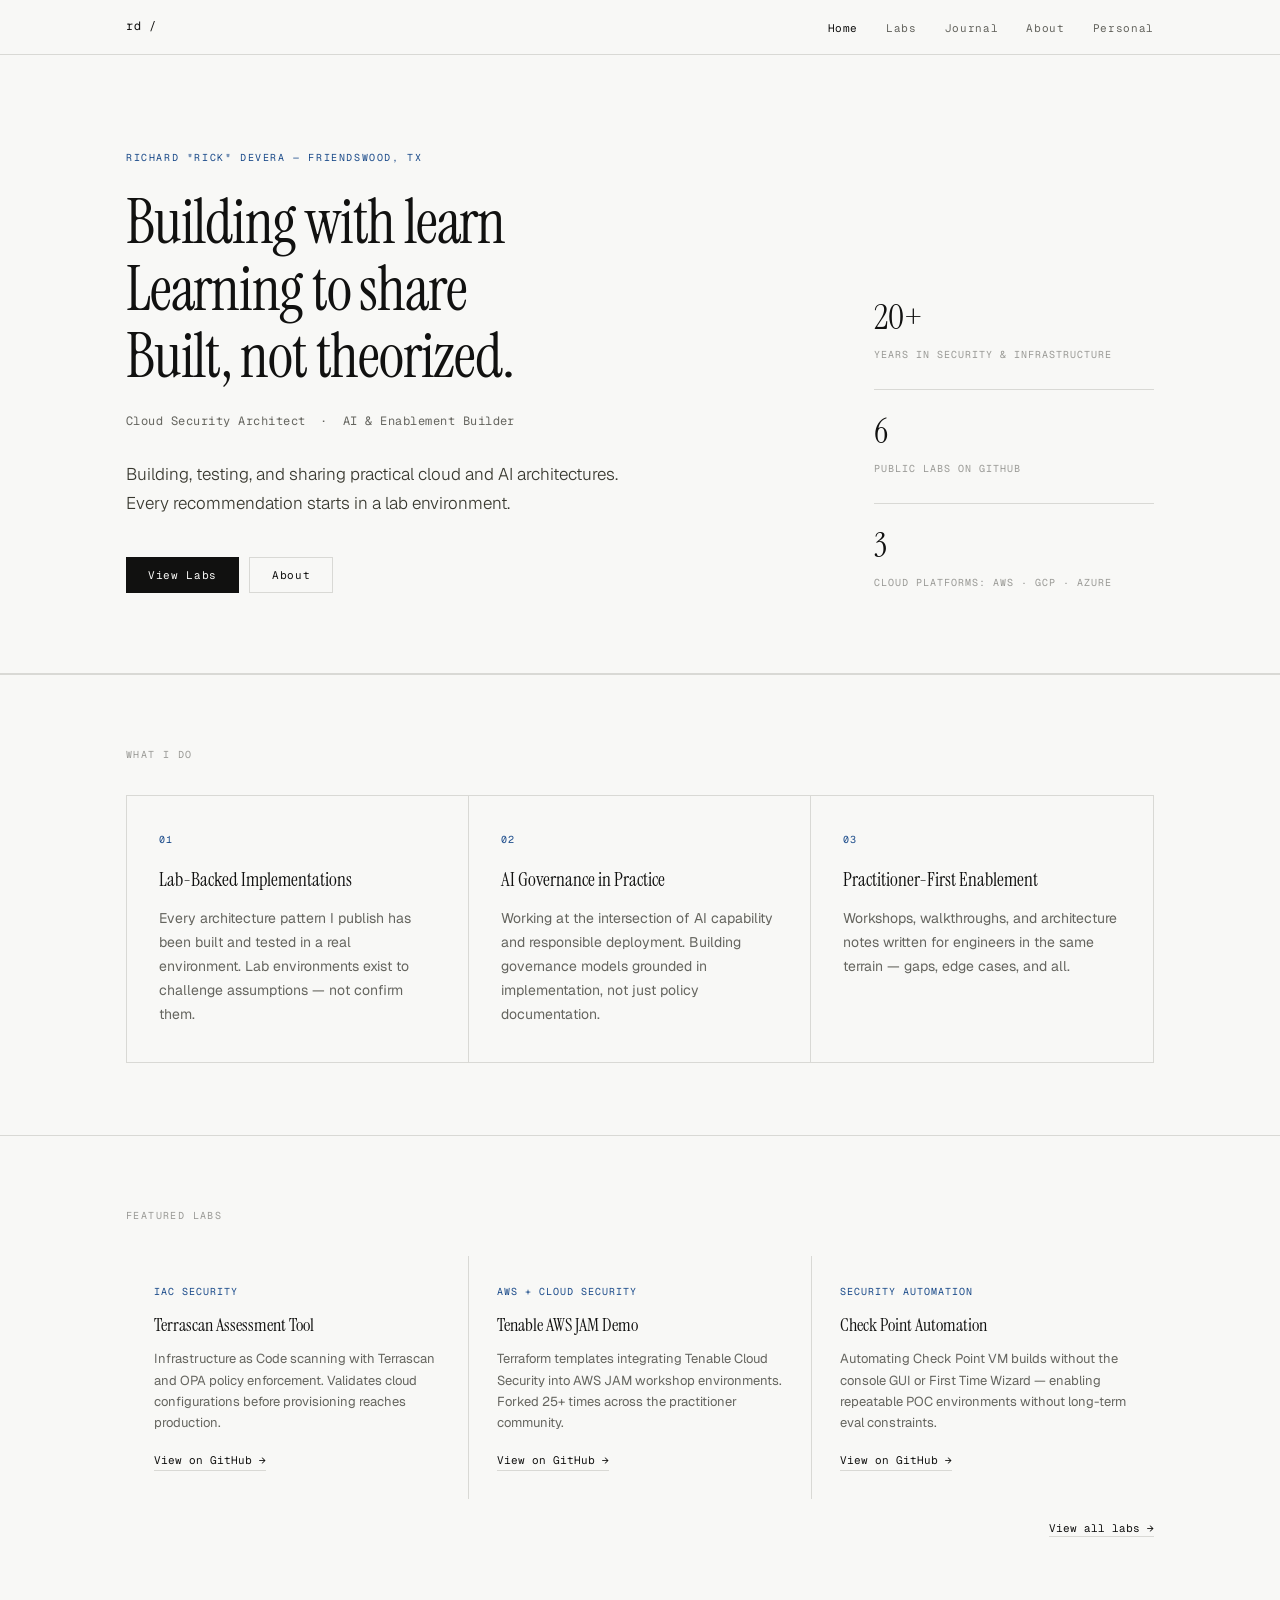
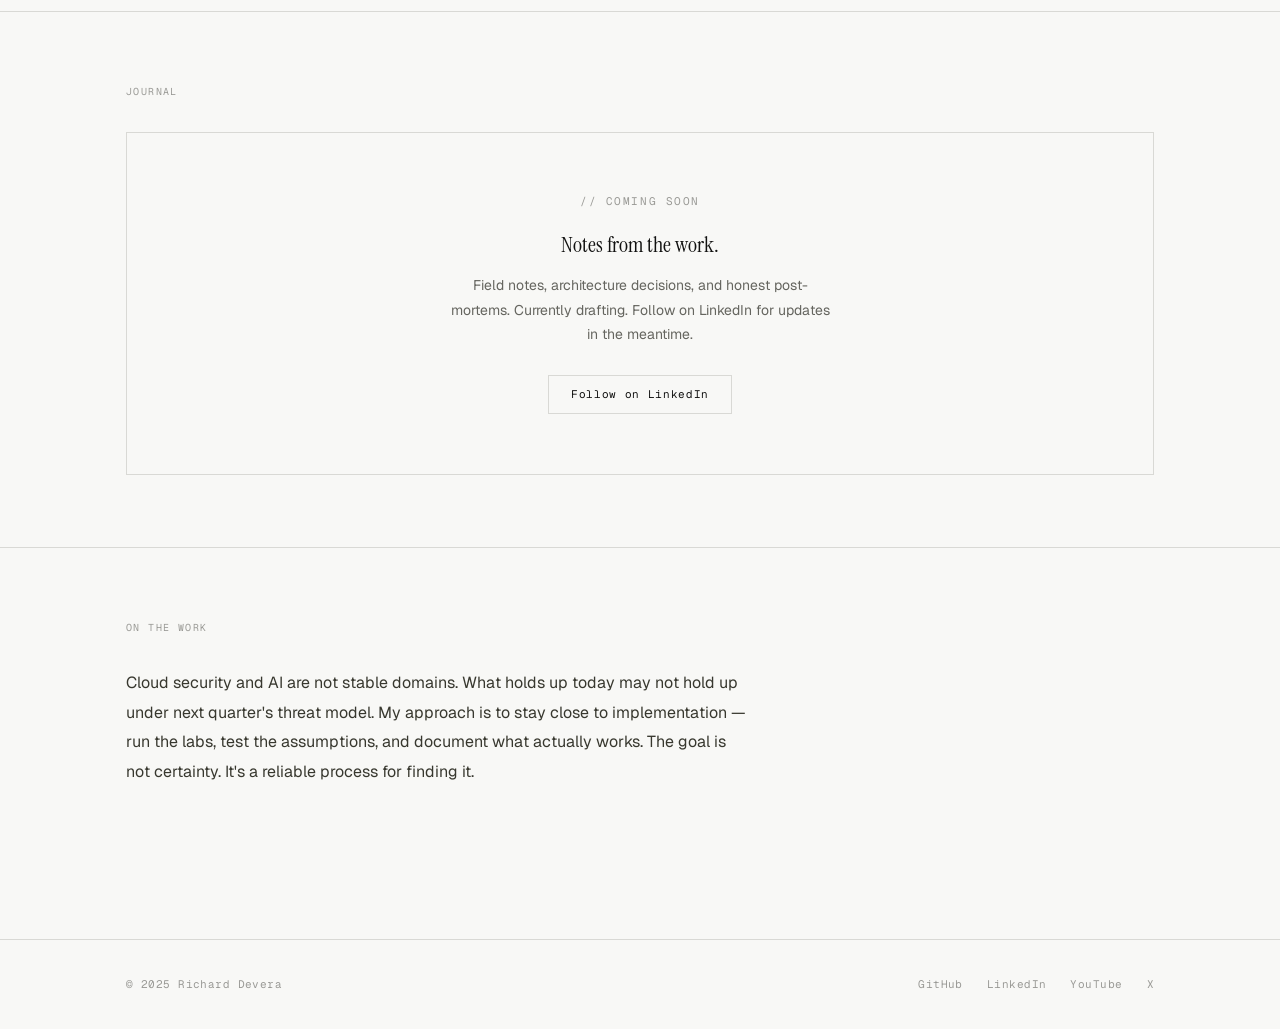
==== commit 9fb3c3ca: "new page, no hallucinations" ====
--- a/index.html
+++ b/index.html
@@ -5,950 +5,718 @@
 <meta name="viewport" content="width=device-width, initial-scale=1.0">
 <title>Richard Devera</title>
 <link rel="preconnect" href="https://fonts.googleapis.com">
-<link href="https://fonts.googleapis.com/css2?family=DM+Serif+Display:ital@0;1&family=DM+Mono:wght@300;400&family=DM+Sans:wght@300;400;500&display=swap" rel="stylesheet">
+<link href="https://fonts.googleapis.com/css2?family=Instrument+Serif:ital@0;1&family=Geist+Mono:wght@300;400;500&family=Geist:wght@300;400;500&display=swap" rel="stylesheet">
 <style>
   *, *::before, *::after { box-sizing: border-box; margin: 0; padding: 0; }
 
   :root {
-    --white: #FAFAF8;
-    --black: #0F0F0E;
-    --gray-100: #F2F2F0;
-    --gray-200: #E4E4E1;
-    --gray-400: #9A9A95;
-    --gray-600: #6B6B66;
-    --gray-800: #3A3A38;
-    --accent: #1D4E89;
-    --accent-light: #E8EFF8;
-    --rule: #D8D8D4;
-    --font-serif: 'DM Serif Display', Georgia, serif;
-    --font-sans: 'DM Sans', sans-serif;
-    --font-mono: 'DM Mono', monospace;
+    --white:     #F8F8F6;
+    --black:     #111110;
+    --gray-100:  #F0F0EE;
+    --gray-200:  #E2E2DF;
+    --gray-400:  #9A9A96;
+    --gray-600:  #65655F;
+    --gray-800:  #38382F;
+    --accent:    #1B4B8A;
+    --accent-dim:#E6EDF7;
+    --rule:      #D9D9D5;
+    --serif:     'Instrument Serif', Georgia, serif;
+    --sans:      'Geist', sans-serif;
+    --mono:      'Geist Mono', monospace;
   }
 
   html { scroll-behavior: smooth; }
-
   body {
-    font-family: var(--font-sans);
+    font-family: var(--sans);
     background: var(--white);
     color: var(--black);
-    font-size: 16px;
+    font-size: 15px;
     line-height: 1.6;
     -webkit-font-smoothing: antialiased;
   }
 
-  /* ── NAV ── */
+  /* ── NAV ────────────────────────── */
   nav {
     position: fixed; top: 0; left: 0; right: 0; z-index: 100;
-    background: rgba(250,250,248,0.92);
-    backdrop-filter: blur(12px);
+    background: rgba(248,248,246,0.94);
+    backdrop-filter: blur(14px);
     border-bottom: 1px solid var(--rule);
   }
   .nav-inner {
-    max-width: 1080px; margin: 0 auto;
-    padding: 0 32px;
+    max-width: 1100px; margin: 0 auto; padding: 0 36px;
     display: flex; align-items: center; justify-content: space-between;
-    height: 56px;
+    height: 54px;
   }
   .nav-logo {
-    font-family: var(--font-mono);
-    font-size: 13px;
-    font-weight: 400;
-    color: var(--black);
-    text-decoration: none;
-    letter-spacing: 0.02em;
-    cursor: pointer;
-  }
-  .nav-links {
-    display: flex; gap: 32px; list-style: none;
-  }
+    font-family: var(--mono); font-size: 12px; font-weight: 400;
+    color: var(--black); text-decoration: none;
+    letter-spacing: 0.06em; cursor: pointer;
+  }
+  .nav-links { display: flex; gap: 28px; list-style: none; }
   .nav-links a {
-    font-size: 13px;
-    font-weight: 400;
-    color: var(--gray-600);
-    text-decoration: none;
-    letter-spacing: 0.02em;
-    transition: color 0.2s;
-    cursor: pointer;
-  }
-  .nav-links a:hover, .nav-links a.active { color: var(--black); }
-  .nav-links a.active {
-    color: var(--black);
-    border-bottom: 1px solid var(--black);
-    padding-bottom: 1px;
-  }
-
-  /* ── PAGES ── */
-  .page { display: none; padding-top: 56px; }
-  .page.active { display: block; }
-
-  /* ── LAYOUT ── */
-  .container { max-width: 1080px; margin: 0 auto; padding: 0 32px; }
-  .section { padding: 80px 0; }
-  .section + .section { border-top: 1px solid var(--rule); }
-
-  /* ── TYPOGRAPHY ── */
+    font-family: var(--mono); font-size: 11px; font-weight: 400;
+    color: var(--gray-600); text-decoration: none;
+    letter-spacing: 0.06em; transition: color 0.18s; cursor: pointer;
+  }
+  .nav-links a:hover { color: var(--black); }
+  .nav-links a.active { color: var(--black); }
+
+  /* ── PAGES ──────────────────────── */
+  .page { display: none; padding-top: 54px; min-height: 100vh; }
+  .page.active { display: block; animation: fadeUp 0.35s ease both; }
+  @keyframes fadeUp {
+    from { opacity: 0; transform: translateY(10px); }
+    to   { opacity: 1; transform: translateY(0); }
+  }
+
+  /* ── LAYOUT ─────────────────────── */
+  .container { max-width: 1100px; margin: 0 auto; padding: 0 36px; }
+  .section { padding: 72px 0; border-top: 1px solid var(--rule); }
+
+  /* ── TYPE ───────────────────────── */
   h1 {
-    font-family: var(--font-serif);
-    font-size: clamp(2.5rem, 5vw, 4rem);
-    font-weight: 400;
-    line-height: 1.1;
-    letter-spacing: -0.02em;
+    font-family: var(--serif);
+    font-size: clamp(2.4rem, 5vw, 3.8rem);
+    font-weight: 400; line-height: 1.1; letter-spacing: -0.02em;
   }
   h2 {
-    font-family: var(--font-serif);
-    font-size: clamp(1.6rem, 3vw, 2.2rem);
-    font-weight: 400;
-    line-height: 1.2;
-    letter-spacing: -0.01em;
-  }
-  h3 {
-    font-size: 14px;
-    font-weight: 500;
-    letter-spacing: 0.08em;
-    text-transform: uppercase;
-    color: var(--gray-600);
+    font-family: var(--serif);
+    font-size: clamp(1.4rem, 2.5vw, 1.9rem);
+    font-weight: 400; line-height: 1.25;
   }
   p { color: var(--gray-800); line-height: 1.75; }
-  .label {
-    font-family: var(--font-mono);
-    font-size: 11px;
-    font-weight: 300;
-    letter-spacing: 0.1em;
-    text-transform: uppercase;
-    color: var(--accent);
-    display: block;
-    margin-bottom: 16px;
-  }
-
-  /* ── BUTTONS ── */
+
+  .eyebrow {
+    font-family: var(--mono); font-size: 10px; font-weight: 400;
+    letter-spacing: 0.14em; text-transform: uppercase;
+    color: var(--accent); display: block; margin-bottom: 20px;
+  }
+  .section-label {
+    font-family: var(--mono); font-size: 10px; font-weight: 400;
+    letter-spacing: 0.14em; text-transform: uppercase;
+    color: var(--gray-400); display: block; margin-bottom: 32px;
+  }
+
+  /* ── BUTTONS ────────────────────── */
   .btn {
-    display: inline-block;
-    padding: 11px 24px;
-    font-size: 13px;
-    font-weight: 500;
-    letter-spacing: 0.04em;
-    text-decoration: none;
-    cursor: pointer;
-    transition: all 0.2s;
-    border: none;
-    font-family: var(--font-sans);
-  }
-  .btn-primary {
-    background: var(--black);
-    color: var(--white);
-  }
+    display: inline-block; padding: 10px 22px;
+    font-family: var(--mono); font-size: 11px; font-weight: 400;
+    letter-spacing: 0.06em; text-decoration: none;
+    cursor: pointer; transition: all 0.18s; border: none;
+  }
+  .btn-primary { background: var(--black); color: var(--white); }
   .btn-primary:hover { background: var(--gray-800); }
   .btn-outline {
-    background: transparent;
-    color: var(--black);
+    background: transparent; color: var(--black);
     border: 1px solid var(--rule);
   }
-  .btn-outline:hover { border-color: var(--black); }
-
-  /* ── RULE ── */
-  hr { border: none; border-top: 1px solid var(--rule); }
-
-  /* ─────────────────────────────────
-     HOME PAGE
-  ───────────────────────────────── */
+  .btn-outline:hover { border-color: var(--gray-600); }
+
+  .text-link {
+    font-family: var(--mono); font-size: 11px;
+    color: var(--black); text-decoration: none;
+    border-bottom: 1px solid var(--rule); padding-bottom: 1px;
+    transition: border-color 0.18s; cursor: pointer;
+  }
+  .text-link:hover { border-color: var(--black); }
+
+  /* ═══════════════════════════════════
+     HOME
+  ═══════════════════════════════════ */
   .hero {
-    padding: 100px 0 80px;
+    padding: 96px 0 80px;
     border-bottom: 1px solid var(--rule);
   }
+  .hero-grid {
+    display: grid;
+    grid-template-columns: 1fr 280px;
+    gap: 80px; align-items: end;
+  }
   .hero-eyebrow {
-    font-family: var(--font-mono);
-    font-size: 11px;
-    font-weight: 300;
-    letter-spacing: 0.14em;
-    text-transform: uppercase;
-    color: var(--accent);
-    margin-bottom: 28px;
+    font-family: var(--mono); font-size: 10px;
+    letter-spacing: 0.16em; text-transform: uppercase;
+    color: var(--accent); margin-bottom: 24px; display: block;
   }
   .hero h1 { margin-bottom: 20px; }
-  .hero-title {
-    font-size: 14px;
-    font-weight: 400;
-    color: var(--gray-600);
-    font-family: var(--font-mono);
-    letter-spacing: 0.03em;
-    margin-bottom: 24px;
+  .hero-role {
+    font-family: var(--mono); font-size: 12px;
+    color: var(--gray-600); letter-spacing: 0.04em; margin-bottom: 28px;
   }
   .hero-tagline {
-    font-size: 18px;
-    font-weight: 300;
-    color: var(--gray-800);
-    max-width: 540px;
-    margin-bottom: 40px;
-    line-height: 1.65;
-  }
-  .hero-actions { display: flex; gap: 12px; flex-wrap: wrap; }
+    font-size: 17px; font-weight: 300;
+    color: var(--gray-800); max-width: 500px;
+    line-height: 1.7; margin-bottom: 40px;
+  }
+  .hero-actions { display: flex; gap: 10px; flex-wrap: wrap; }
+  .hero-meta {}
+  .hero-stat {
+    margin-bottom: 24px; padding-bottom: 24px;
+    border-bottom: 1px solid var(--rule);
+  }
+  .hero-stat:last-child { border: none; margin: 0; padding: 0; }
+  .hero-stat-num {
+    font-family: var(--serif); font-size: 2.2rem;
+    color: var(--black); display: block; line-height: 1; margin-bottom: 6px;
+  }
+  .hero-stat-label {
+    font-family: var(--mono); font-size: 10px;
+    color: var(--gray-400); letter-spacing: 0.1em; text-transform: uppercase;
+  }
 
   /* What I Do */
   .what-grid {
-    display: grid;
-    grid-template-columns: repeat(3, 1fr);
-    gap: 48px;
-  }
-  .what-item {}
+    display: grid; grid-template-columns: repeat(3, 1fr);
+    border: 1px solid var(--rule);
+  }
+  .what-item {
+    padding: 36px 32px;
+    border-right: 1px solid var(--rule);
+  }
+  .what-item:last-child { border-right: none; }
   .what-num {
-    font-family: var(--font-mono);
-    font-size: 11px;
-    color: var(--accent);
-    letter-spacing: 0.1em;
-    margin-bottom: 16px;
-    display: block;
-  }
-  .what-item h2 {
-    font-family: var(--font-serif);
-    font-size: 1.3rem;
-    margin-bottom: 12px;
-    line-height: 1.3;
-  }
-  .what-item p { font-size: 15px; color: var(--gray-600); }
-
-  /* Cards */
-  .card-grid { display: grid; grid-template-columns: repeat(3, 1fr); gap: 24px; }
-  .card {
-    background: var(--white);
-    border: 1px solid var(--rule);
-    padding: 28px;
-    transition: border-color 0.2s;
-  }
-  .card:hover { border-color: var(--gray-400); }
-  .card-tag {
-    font-family: var(--font-mono);
-    font-size: 10px;
-    letter-spacing: 0.12em;
-    text-transform: uppercase;
-    color: var(--accent);
-    margin-bottom: 14px;
-    display: block;
-  }
-  .card h4 {
-    font-family: var(--font-serif);
-    font-size: 1.15rem;
-    font-weight: 400;
-    line-height: 1.3;
-    margin-bottom: 10px;
-  }
-  .card p { font-size: 14px; color: var(--gray-600); line-height: 1.65; }
-  .card-link {
-    display: inline-block;
-    margin-top: 20px;
-    font-size: 12px;
-    font-weight: 500;
-    color: var(--black);
-    text-decoration: none;
-    letter-spacing: 0.04em;
-    border-bottom: 1px solid var(--rule);
-    padding-bottom: 2px;
-    transition: border-color 0.2s;
-    cursor: pointer;
-  }
-  .card-link:hover { border-color: var(--black); }
-
-  /* Journal cards */
-  .journal-grid { display: grid; grid-template-columns: repeat(3, 1fr); gap: 24px; }
-  .journal-card {
-    padding: 28px 0;
-    border-top: 1px solid var(--rule);
-  }
-  .journal-card-date {
-    font-family: var(--font-mono);
-    font-size: 11px;
-    color: var(--gray-400);
-    letter-spacing: 0.08em;
-    margin-bottom: 12px;
-    display: block;
-  }
-  .journal-card h4 {
-    font-family: var(--font-serif);
-    font-size: 1.15rem;
-    font-weight: 400;
-    line-height: 1.35;
-    margin-bottom: 10px;
-  }
-  .journal-card p { font-size: 14px; color: var(--gray-600); line-height: 1.65; }
+    font-family: var(--mono); font-size: 10px;
+    color: var(--accent); letter-spacing: 0.1em;
+    margin-bottom: 20px; display: block;
+  }
+  .what-item h2 { font-size: 1.2rem; margin-bottom: 14px; line-height: 1.3; }
+  .what-item p { font-size: 14px; color: var(--gray-600); line-height: 1.7; }
+
+  /* Featured Labs */
+  .lab-cards { display: grid; grid-template-columns: repeat(3, 1fr); gap: 1px; background: var(--rule); }
+  .lab-card { background: var(--white); padding: 28px; transition: background 0.15s; }
+  .lab-card:hover { background: var(--gray-100); }
+  .lab-card-tag {
+    font-family: var(--mono); font-size: 10px; letter-spacing: 0.1em;
+    text-transform: uppercase; color: var(--accent);
+    margin-bottom: 14px; display: block;
+  }
+  .lab-card h4 {
+    font-family: var(--serif); font-size: 1.1rem;
+    font-weight: 400; line-height: 1.35; margin-bottom: 10px;
+  }
+  .lab-card p { font-size: 13px; color: var(--gray-600); line-height: 1.65; }
+  .lab-card-link {
+    display: inline-block; margin-top: 18px;
+    font-family: var(--mono); font-size: 11px;
+    color: var(--black); text-decoration: none;
+    border-bottom: 1px solid var(--rule); padding-bottom: 1px;
+    transition: border-color 0.18s;
+  }
+  .lab-card-link:hover { border-color: var(--black); }
+
+  /* Journal Coming Soon */
+  .journal-soon {
+    border: 1px solid var(--rule); padding: 60px 40px; text-align: center;
+  }
+  .journal-soon-mark {
+    font-family: var(--mono); font-size: 11px; letter-spacing: 0.14em;
+    text-transform: uppercase; color: var(--gray-400);
+    display: block; margin-bottom: 20px;
+  }
+  .journal-soon h2 { font-size: 1.4rem; margin-bottom: 14px; }
+  .journal-soon p { font-size: 14px; color: var(--gray-600); max-width: 380px; margin: 0 auto 28px; }
 
   /* Vision */
-  .vision-inner {
-    max-width: 640px;
-  }
-  .vision-inner p {
-    font-size: 17px;
-    line-height: 1.8;
-    color: var(--gray-800);
-  }
-
-  /* ─────────────────────────────────
+  .vision-inner { max-width: 620px; }
+  .vision-inner p { font-size: 16px; line-height: 1.85; color: var(--gray-800); }
+
+  /* ═══════════════════════════════════
      LABS PAGE
-  ───────────────────────────────── */
+  ═══════════════════════════════════ */
   .page-header {
-    padding: 80px 0 60px;
-    border-bottom: 1px solid var(--rule);
+    padding: 72px 0 56px; border-bottom: 1px solid var(--rule);
   }
   .page-header h1 { margin-bottom: 16px; }
-  .page-header p {
-    font-size: 17px;
-    max-width: 520px;
-    color: var(--gray-600);
-  }
-
-  .labs-grid { display: grid; grid-template-columns: repeat(2, 1fr); gap: 1px; background: var(--rule); }
-  .lab-item {
-    background: var(--white);
-    padding: 36px;
-    transition: background 0.15s;
-  }
-  .lab-item:hover { background: var(--gray-100); }
-  .lab-meta {
-    display: flex; gap: 16px; align-items: center;
-    margin-bottom: 20px;
-  }
-  .lab-status {
-    font-family: var(--font-mono);
-    font-size: 10px;
-    letter-spacing: 0.1em;
-    text-transform: uppercase;
-    padding: 3px 8px;
-    border: 1px solid var(--rule);
-    color: var(--gray-600);
-  }
-  .lab-status.active { border-color: var(--accent); color: var(--accent); }
-  .lab-date {
-    font-family: var(--font-mono);
-    font-size: 11px;
-    color: var(--gray-400);
-    letter-spacing: 0.06em;
-  }
-  .lab-item h4 {
-    font-family: var(--font-serif);
-    font-size: 1.3rem;
-    font-weight: 400;
-    margin-bottom: 12px;
-    line-height: 1.3;
-  }
-  .lab-item p { font-size: 14px; color: var(--gray-600); line-height: 1.7; }
-  .lab-tags { display: flex; gap: 8px; flex-wrap: wrap; margin-top: 20px; }
-  .lab-tag {
-    font-family: var(--font-mono);
-    font-size: 10px;
-    letter-spacing: 0.08em;
-    text-transform: uppercase;
-    background: var(--gray-100);
-    color: var(--gray-600);
-    padding: 3px 8px;
-  }
-
-  /* ─────────────────────────────────
+  .page-header p { font-size: 16px; max-width: 500px; color: var(--gray-600); line-height: 1.7; }
+
+  .labs-table { width: 100%; border-collapse: collapse; margin-top: 48px; }
+  .labs-table thead tr { border-bottom: 1px solid var(--rule); }
+  .labs-table th {
+    font-family: var(--mono); font-size: 10px; font-weight: 400;
+    letter-spacing: 0.12em; text-transform: uppercase;
+    color: var(--gray-400); text-align: left; padding: 0 0 14px 0;
+  }
+  .labs-table th.right { text-align: right; }
+  .labs-table tbody tr { border-bottom: 1px solid var(--rule); transition: background 0.15s; }
+  .labs-table tbody tr:hover { background: var(--gray-100); }
+  .labs-table td { padding: 24px 0; vertical-align: top; }
+  .lab-title-cell { padding-right: 32px; }
+  .lab-title { font-family: var(--serif); font-size: 1.05rem; font-weight: 400; line-height: 1.3; margin-bottom: 6px; }
+  .lab-desc { font-size: 13px; color: var(--gray-600); line-height: 1.6; max-width: 460px; }
+  .lab-tech { display: flex; gap: 6px; flex-wrap: wrap; margin-top: 10px; }
+  .lab-tech span {
+    font-family: var(--mono); font-size: 10px; letter-spacing: 0.08em;
+    text-transform: uppercase; color: var(--gray-600);
+    background: var(--gray-100); padding: 2px 7px;
+  }
+  .lab-forks { font-family: var(--mono); font-size: 13px; color: var(--gray-600); }
+  .status-pill {
+    font-family: var(--mono); font-size: 10px; letter-spacing: 0.1em;
+    text-transform: uppercase; padding: 3px 9px;
+    display: inline-block; white-space: nowrap;
+  }
+  .status-live { color: var(--accent); border: 1px solid var(--accent); }
+  .status-roadmap { color: var(--gray-400); border: 1px solid var(--rule); }
+
+  .roadmap-note {
+    margin-top: 56px; padding: 28px 32px;
+    background: var(--accent-dim); border-left: 2px solid var(--accent);
+  }
+  .roadmap-note strong {
+    font-family: var(--mono); font-size: 10px; letter-spacing: 0.1em;
+    text-transform: uppercase; color: var(--accent);
+    display: block; margin-bottom: 8px; font-weight: 400;
+  }
+  .roadmap-note p { font-size: 14px; color: var(--gray-800); line-height: 1.7; }
+
+  /* ═══════════════════════════════════
      JOURNAL PAGE
-  ───────────────────────────────── */
-  .journal-list { }
-  .journal-entry {
-    display: grid;
-    grid-template-columns: 140px 1fr;
-    gap: 40px;
-    padding: 40px 0;
-    border-bottom: 1px solid var(--rule);
-    align-items: start;
-  }
-  .journal-entry:first-child { border-top: 1px solid var(--rule); margin-top: 60px; }
-  .journal-entry-date {
-    font-family: var(--font-mono);
-    font-size: 11px;
-    color: var(--gray-400);
-    letter-spacing: 0.08em;
-    line-height: 1.6;
-    padding-top: 4px;
-  }
-  .journal-entry-body {}
-  .journal-entry-cat {
-    font-family: var(--font-mono);
-    font-size: 10px;
-    letter-spacing: 0.12em;
-    text-transform: uppercase;
-    color: var(--accent);
-    margin-bottom: 10px;
-    display: block;
-  }
-  .journal-entry h4 {
-    font-family: var(--font-serif);
-    font-size: 1.4rem;
-    font-weight: 400;
-    margin-bottom: 12px;
-    line-height: 1.3;
-    cursor: pointer;
-  }
-  .journal-entry h4:hover { color: var(--accent); }
-  .journal-entry p { font-size: 15px; color: var(--gray-600); line-height: 1.7; }
-  .journal-entry-readmore {
-    display: inline-block;
-    margin-top: 16px;
-    font-size: 12px;
-    font-weight: 500;
-    letter-spacing: 0.06em;
-    color: var(--black);
-    text-decoration: none;
-    border-bottom: 1px solid var(--rule);
-    padding-bottom: 2px;
-    transition: border-color 0.2s;
-    cursor: pointer;
-  }
-  .journal-entry-readmore:hover { border-color: var(--black); }
-
-  /* ─────────────────────────────────
+  ═══════════════════════════════════ */
+  .journal-full {
+    display: flex; align-items: center; justify-content: center;
+    min-height: calc(100vh - 54px);
+  }
+  .journal-full-inner { text-align: center; max-width: 440px; }
+  .journal-full-inner h1 { font-size: clamp(2rem, 4vw, 3rem); margin-bottom: 20px; }
+  .journal-full-inner p { font-size: 15px; color: var(--gray-600); line-height: 1.75; margin-bottom: 32px; }
+  .journal-cta { display: flex; gap: 12px; justify-content: center; flex-wrap: wrap; }
+
+  /* ═══════════════════════════════════
      ABOUT PAGE
-  ───────────────────────────────── */
+  ═══════════════════════════════════ */
   .about-layout {
-    display: grid;
-    grid-template-columns: 1fr 340px;
-    gap: 80px;
-    padding: 80px 0;
-  }
-  .about-main {}
-  .about-main h2 {
-    font-family: var(--font-serif);
-    font-size: 1.9rem;
-    margin-bottom: 28px;
-    line-height: 1.3;
-  }
-  .about-main p {
-    font-size: 16px;
-    color: var(--gray-800);
-    line-height: 1.8;
-    margin-bottom: 20px;
-  }
-  .about-divider { border-top: 1px solid var(--rule); margin: 48px 0; }
-  .about-sidebar {}
-  .sidebar-block { margin-bottom: 48px; }
+    display: grid; grid-template-columns: 1fr 300px;
+    gap: 80px; padding: 72px 0;
+  }
+  .about-bio h2 { font-size: 1.7rem; margin-bottom: 28px; line-height: 1.3; }
+  .about-bio p { font-size: 15px; color: var(--gray-800); line-height: 1.85; margin-bottom: 20px; }
+  .about-divider { border-top: 1px solid var(--rule); margin: 44px 0; }
+
+  .how-item {
+    display: grid; grid-template-columns: 150px 1fr;
+    gap: 24px; padding: 20px 0;
+    border-bottom: 1px solid var(--rule); align-items: start;
+  }
+  .how-item:first-child { border-top: 1px solid var(--rule); }
+  .how-label {
+    font-family: var(--mono); font-size: 10px;
+    letter-spacing: 0.1em; text-transform: uppercase;
+    color: var(--accent); padding-top: 3px;
+  }
+  .how-body { font-size: 14px; color: var(--gray-600); line-height: 1.7; }
+
+  .personal-callout { margin-top: 44px; padding: 24px 28px; border: 1px solid var(--rule); }
+  .personal-callout p { font-size: 14px; color: var(--gray-600); line-height: 1.7; margin-bottom: 16px; }
+
+  /* Sidebar */
+  .sidebar-block { margin-bottom: 40px; }
   .sidebar-block h3 {
-    font-size: 11px;
-    font-weight: 500;
-    letter-spacing: 0.1em;
-    text-transform: uppercase;
-    color: var(--gray-400);
-    margin-bottom: 20px;
-  }
-  .focus-list { list-style: none; }
-  .focus-list li {
-    padding: 14px 0;
-    border-bottom: 1px solid var(--rule);
-    font-size: 14px;
-    color: var(--gray-800);
-    display: flex;
-    align-items: center;
-    gap: 12px;
-  }
-  .focus-dot {
-    width: 4px; height: 4px;
-    background: var(--accent);
-    border-radius: 50%;
-    flex-shrink: 0;
-  }
-  .how-i-work {}
-  .how-item {
-    padding: 16px 0;
-    border-bottom: 1px solid var(--rule);
-  }
-  .how-item-label {
-    font-family: var(--font-mono);
-    font-size: 10px;
-    letter-spacing: 0.1em;
-    text-transform: uppercase;
-    color: var(--accent);
-    margin-bottom: 6px;
-    display: block;
-  }
-  .how-item p { font-size: 14px; color: var(--gray-600); line-height: 1.6; }
-  .personal-link-block {
-    padding: 24px;
-    background: var(--gray-100);
-    margin-top: 48px;
-  }
-  .personal-link-block p { font-size: 14px; color: var(--gray-600); margin-bottom: 16px; }
-
-  /* ─────────────────────────────────
+    font-family: var(--mono); font-size: 10px; font-weight: 400;
+    letter-spacing: 0.12em; text-transform: uppercase;
+    color: var(--gray-400); margin-bottom: 18px;
+  }
+  .dot-list { list-style: none; }
+  .dot-list li {
+    padding: 11px 0; border-bottom: 1px solid var(--rule);
+    font-size: 14px; color: var(--gray-800);
+    display: flex; align-items: center; gap: 12px;
+  }
+  .dot {
+    width: 3px; height: 3px; background: var(--accent);
+    border-radius: 50%; flex-shrink: 0;
+  }
+  .career-item { padding: 13px 0; border-bottom: 1px solid var(--rule); }
+  .career-co { font-size: 13px; font-weight: 500; color: var(--black); margin-bottom: 2px; }
+  .career-role { font-family: var(--mono); font-size: 10px; color: var(--gray-400); letter-spacing: 0.05em; }
+
+  /* ═══════════════════════════════════
      PERSONAL PAGE
-  ───────────────────────────────── */
+  ═══════════════════════════════════ */
   .maker-grid {
-    display: grid;
-    grid-template-columns: repeat(3, 1fr);
-    gap: 1px;
-    background: var(--rule);
-    margin-top: 60px;
-  }
-  .maker-item {
-    background: var(--white);
-    padding: 36px;
-  }
-  .maker-icon {
-    font-size: 28px;
-    margin-bottom: 20px;
-    display: block;
-    filter: grayscale(1);
-  }
-  .maker-item h4 {
-    font-family: var(--font-serif);
-    font-size: 1.2rem;
-    font-weight: 400;
-    margin-bottom: 10px;
-  }
-  .maker-item p { font-size: 14px; color: var(--gray-600); line-height: 1.65; }
-  .maker-category {
-    font-family: var(--font-mono);
-    font-size: 10px;
-    letter-spacing: 0.1em;
-    text-transform: uppercase;
-    color: var(--gray-400);
-    margin-bottom: 12px;
-    display: block;
-  }
-
-  /* ── FOOTER ── */
-  footer {
-    border-top: 1px solid var(--rule);
-    padding: 40px 0;
-    margin-top: 40px;
-  }
+    display: grid; grid-template-columns: repeat(3, 1fr);
+    gap: 1px; background: var(--rule); margin-top: 60px;
+  }
+  .maker-item { background: var(--white); padding: 32px; }
+  .maker-cat {
+    font-family: var(--mono); font-size: 10px; letter-spacing: 0.12em;
+    text-transform: uppercase; color: var(--gray-400);
+    margin-bottom: 14px; display: block;
+  }
+  .maker-item h4 { font-family: var(--serif); font-size: 1.1rem; font-weight: 400; margin-bottom: 10px; line-height: 1.3; }
+  .maker-item p { font-size: 13px; color: var(--gray-600); line-height: 1.65; }
+
+  /* ── FOOTER ─────────────────────── */
+  footer { border-top: 1px solid var(--rule); padding: 36px 0; margin-top: 80px; }
   .footer-inner {
-    max-width: 1080px; margin: 0 auto; padding: 0 32px;
+    max-width: 1100px; margin: 0 auto; padding: 0 36px;
     display: flex; justify-content: space-between; align-items: center;
   }
-  .footer-left {
-    font-family: var(--font-mono);
-    font-size: 11px;
-    color: var(--gray-400);
-    letter-spacing: 0.06em;
-  }
-  .footer-right {
-    display: flex; gap: 24px;
-  }
-  .footer-right a {
-    font-family: var(--font-mono);
-    font-size: 11px;
-    color: var(--gray-400);
-    text-decoration: none;
-    letter-spacing: 0.06em;
-    transition: color 0.2s;
-  }
-  .footer-right a:hover { color: var(--black); }
-
-  /* ── RESPONSIVE ── */
-  @media (max-width: 768px) {
+  .footer-copy { font-family: var(--mono); font-size: 11px; color: var(--gray-400); letter-spacing: 0.04em; }
+  .footer-links { display: flex; gap: 24px; }
+  .footer-links a {
+    font-family: var(--mono); font-size: 11px;
+    color: var(--gray-400); text-decoration: none;
+    letter-spacing: 0.04em; transition: color 0.18s;
+  }
+  .footer-links a:hover { color: var(--black); }
+
+  /* ── RESPONSIVE ─────────────────── */
+  @media (max-width: 820px) {
     .container { padding: 0 20px; }
     .nav-inner { padding: 0 20px; }
-    .what-grid { grid-template-columns: 1fr; gap: 40px; }
-    .card-grid { grid-template-columns: 1fr; }
-    .journal-grid { grid-template-columns: 1fr; }
-    .labs-grid { grid-template-columns: 1fr; }
-    .journal-entry { grid-template-columns: 1fr; gap: 8px; }
+    .nav-links { gap: 16px; }
+    .hero-grid { grid-template-columns: 1fr; gap: 40px; }
+    .hero-meta { display: flex; gap: 28px; }
+    .hero-stat { border-bottom: none; border-right: 1px solid var(--rule); padding: 0 28px 0 0; margin: 0; }
+    .hero-stat:last-child { border: none; padding: 0; }
+    .what-grid { grid-template-columns: 1fr; }
+    .what-item { border-right: none; border-bottom: 1px solid var(--rule); }
+    .what-item:last-child { border-bottom: none; }
+    .lab-cards { grid-template-columns: 1fr; }
+    .labs-table { display: block; overflow-x: auto; }
     .about-layout { grid-template-columns: 1fr; gap: 48px; }
+    .how-item { grid-template-columns: 1fr; gap: 6px; }
     .maker-grid { grid-template-columns: 1fr; }
     .footer-inner { flex-direction: column; gap: 16px; align-items: flex-start; }
-    .nav-links { gap: 20px; }
-    .hero { padding: 60px 0 60px; }
-    .section { padding: 60px 0; }
-  }
-
-  /* Fade in */
-  .page.active .container { animation: fadeUp 0.4s ease both; }
-  @keyframes fadeUp {
-    from { opacity: 0; transform: translateY(12px); }
-    to   { opacity: 1; transform: translateY(0); }
   }
 </style>
 </head>
 <body>
 
-<!-- NAV -->
 <nav>
   <div class="nav-inner">
-    <a class="nav-logo" onclick="showPage('home')">rd/</a>
+    <span class="nav-logo" onclick="showPage('home')">rd /</span>
     <ul class="nav-links">
-      <li><a onclick="showPage('home')" data-page="home">Home</a></li>
-      <li><a onclick="showPage('labs')" data-page="labs">Labs</a></li>
-      <li><a onclick="showPage('journal')" data-page="journal">Journal</a></li>
-      <li><a onclick="showPage('about')" data-page="about">About</a></li>
+      <li><a onclick="showPage('home')"     data-page="home">Home</a></li>
+      <li><a onclick="showPage('labs')"     data-page="labs">Labs</a></li>
+      <li><a onclick="showPage('journal')"  data-page="journal">Journal</a></li>
+      <li><a onclick="showPage('about')"    data-page="about">About</a></li>
       <li><a onclick="showPage('personal')" data-page="personal">Personal</a></li>
     </ul>
   </div>
 </nav>
 
-<!-- ═══════════════════════════════
-     HOME
-═══════════════════════════════ -->
+<!-- ═══════════════════════════════════  HOME  -->
 <div class="page active" id="page-home">
-  <!-- Hero -->
   <div class="hero">
     <div class="container">
-      <p class="hero-eyebrow">Richard "Rick" Devera</p>
-      <h1>Building with intention.<br>Sharing what works.</h1>
-      <p class="hero-title">Cloud Security Architect &nbsp;|&nbsp; AI & Enablement Builder</p>
-      <p class="hero-tagline">Building, testing, and sharing practical cloud and AI architectures. No theory without implementation.</p>
-      <div class="hero-actions">
-        <button class="btn btn-primary" onclick="showPage('labs')">View Labs</button>
-        <button class="btn btn-outline" onclick="showPage('journal')">Journal</button>
-      </div>
-    </div>
-  </div>
-
-  <!-- What I Do -->
+      <div class="hero-grid">
+        <div>
+          <span class="hero-eyebrow">Richard "Rick" Devera &mdash; Friendswood, TX</span>
+          <h1>Building with learn<br>Learning to share<br>Built, not theorized.</h1>
+          <p class="hero-role">Cloud Security Architect &nbsp;&middot;&nbsp; AI & Enablement Builder</p>
+          <p class="hero-tagline">Building, testing, and sharing practical cloud and AI architectures. Every recommendation starts in a lab environment.</p>
+          <div class="hero-actions">
+            <button class="btn btn-primary" onclick="showPage('labs')">View Labs</button>
+            <button class="btn btn-outline" onclick="showPage('about')">About</button>
+          </div>
+        </div>
+        <div class="hero-meta">
+          <div class="hero-stat">
+            <span class="hero-stat-num">20+</span>
+            <span class="hero-stat-label">Years in security &amp; infrastructure</span>
+          </div>
+          <div class="hero-stat">
+            <span class="hero-stat-num">6</span>
+            <span class="hero-stat-label">Public labs on GitHub</span>
+          </div>
+          <div class="hero-stat">
+            <span class="hero-stat-num">3</span>
+            <span class="hero-stat-label">Cloud platforms: AWS · GCP · Azure</span>
+          </div>
+        </div>
+      </div>
+    </div>
+  </div>
+
   <div class="section">
     <div class="container">
-      <span class="label">What I Do</span>
+      <span class="section-label">What I Do</span>
       <div class="what-grid">
         <div class="what-item">
           <span class="what-num">01</span>
           <h2>Lab-Backed Implementations</h2>
-          <p>Every architecture decision I write about has been built, tested, and iterated in a working environment. I don't publish what I haven't run.</p>
+          <p>Every architecture pattern I publish has been built and tested in a real environment. Lab environments exist to challenge assumptions — not confirm them.</p>
         </div>
         <div class="what-item">
           <span class="what-num">02</span>
-          <h2>AI Governance Exploration</h2>
-          <p>Working at the intersection of AI capability and responsible deployment—examining frameworks, controls, and the practical realities of enabling AI safely in organizations.</p>
+          <h2>AI Governance in Practice</h2>
+          <p>Working at the intersection of AI capability and responsible deployment. Building governance models grounded in implementation, not just policy documentation.</p>
         </div>
         <div class="what-item">
           <span class="what-num">03</span>
-          <h2>Practical Field Notes</h2>
-          <p>What didn't work, what had to change, what the documentation missed. Notes from the work itself, written for practitioners in the same terrain.</p>
-        </div>
-      </div>
-    </div>
-  </div>
-
-  <!-- Featured Labs -->
+          <h2>Practitioner-First Enablement</h2>
+          <p>Workshops, walkthroughs, and architecture notes written for engineers in the same terrain — gaps, edge cases, and all.</p>
+        </div>
+      </div>
+    </div>
+  </div>
+
   <div class="section">
     <div class="container">
-      <span class="label">Featured Labs</span>
-      <div class="card-grid">
-        <div class="card">
-          <span class="card-tag">Cloud Security</span>
-          <h4>Zero Trust Network Architecture on AWS</h4>
-          <p>A working implementation of micro-segmentation, identity-aware proxies, and continuous verification across a multi-account AWS environment.</p>
-          <a class="card-link" onclick="showPage('labs')">View Lab →</a>
-        </div>
-        <div class="card">
-          <span class="card-tag">AI Governance</span>
-          <h4>LLM Access Control Patterns</h4>
-          <p>Testing prompt-level and API-level controls for enterprise AI deployments. What the spec says versus what actually enforces.</p>
-          <a class="card-link" onclick="showPage('labs')">View Lab →</a>
-        </div>
-        <div class="card">
-          <span class="card-tag">Infrastructure</span>
-          <h4>Policy-as-Code with OPA + Terraform</h4>
-          <p>Embedding Open Policy Agent into a Terraform pipeline to enforce security posture before infrastructure reaches production.</p>
-          <a class="card-link" onclick="showPage('labs')">View Lab →</a>
-        </div>
-      </div>
-    </div>
-  </div>
-
-  <!-- Journal Preview -->
+      <span class="section-label">Featured Labs</span>
+      <div class="lab-cards">
+        <div class="lab-card">
+          <span class="lab-card-tag">IaC Security</span>
+          <h4>Terrascan Assessment Tool</h4>
+          <p>Infrastructure as Code scanning with Terrascan and OPA policy enforcement. Validates cloud configurations before provisioning reaches production.</p>
+          <a class="lab-card-link" href="https://github.com/rickdevera/terrascan_assessment_tool" target="_blank">View on GitHub →</a>
+        </div>
+        <div class="lab-card">
+          <span class="lab-card-tag">AWS + Cloud Security</span>
+          <h4>Tenable AWS JAM Demo</h4>
+          <p>Terraform templates integrating Tenable Cloud Security into AWS JAM workshop environments. Forked 25+ times across the practitioner community.</p>
+          <a class="lab-card-link" href="https://github.com/rickdevera/tenable-awsjam-demo" target="_blank">View on GitHub →</a>
+        </div>
+        <div class="lab-card">
+          <span class="lab-card-tag">Security Automation</span>
+          <h4>Check Point Automation</h4>
+          <p>Automating Check Point VM builds without the console GUI or First Time Wizard — enabling repeatable POC environments without long-term eval constraints.</p>
+          <a class="lab-card-link" href="https://github.com/rickdevera/checkpoint_automation" target="_blank">View on GitHub →</a>
+        </div>
+      </div>
+      <div style="margin-top:16px; text-align:right;">
+        <a class="text-link" onclick="showPage('labs')">View all labs →</a>
+      </div>
+    </div>
+  </div>
+
   <div class="section">
     <div class="container">
-      <span class="label">Recent Journal</span>
-      <div class="journal-grid">
-        <div class="journal-card">
-          <span class="journal-card-date">2025 — 06</span>
-          <h4>What I Got Wrong About Secrets Management</h4>
-          <p>After three years of recommending the same pattern, a red team exercise exposed the gaps. Notes on what changed and why.</p>
-          <a class="card-link" onclick="showPage('journal')">Read →</a>
-        </div>
-        <div class="journal-card">
-          <span class="journal-card-date">2025 — 04</span>
-          <h4>AI Copilots in SOC Workflows: A Practical Review</h4>
-          <p>Six weeks of running an AI assistant alongside a real detection and response workflow. What accelerated. What didn't translate.</p>
-          <a class="card-link" onclick="showPage('journal')">Read →</a>
-        </div>
-        <div class="journal-card">
-          <span class="journal-card-date">2025 — 02</span>
-          <h4>Building a Home Lab That Mirrors Production</h4>
-          <p>The gap between test and production environments is where learning stops. How I designed a home lab that closes most of that gap.</p>
-          <a class="card-link" onclick="showPage('journal')">Read →</a>
-        </div>
-      </div>
-    </div>
-  </div>
-
-  <!-- Vision -->
+      <span class="section-label">Journal</span>
+      <div class="journal-soon">
+        <span class="journal-soon-mark">// coming soon</span>
+        <h2>Notes from the work.</h2>
+        <p>Field notes, architecture decisions, and honest post-mortems. Currently drafting. Follow on LinkedIn for updates in the meantime.</p>
+        <a class="btn btn-outline" href="https://linkedin.com/in/rdevera" target="_blank">Follow on LinkedIn</a>
+      </div>
+    </div>
+  </div>
+
   <div class="section">
     <div class="container">
       <div class="vision-inner">
-        <span class="label">On Continuous Learning</span>
-        <p>Cloud security and AI are not stable domains. Frameworks shift, threat models evolve, and yesterday's best practice becomes tomorrow's finding. My approach is to stay close to the work—run labs, revisit assumptions, and document what holds up under testing. The goal is not to have every answer, but to develop reliable methods for finding them.</p>
+        <span class="section-label">On the Work</span>
+        <p>Cloud security and AI are not stable domains. What holds up today may not hold up under next quarter's threat model. My approach is to stay close to implementation — run the labs, test the assumptions, and document what actually works. The goal is not certainty. It's a reliable process for finding it.</p>
       </div>
     </div>
   </div>
 
   <footer>
     <div class="footer-inner">
-      <p class="footer-left">© 2025 Richard Devera</p>
-      <div class="footer-right">
-        <a href="https://github.com" target="_blank">GitHub</a>
-        <a href="https://linkedin.com" target="_blank">LinkedIn</a>
-        <a href="#">RSS</a>
+      <span class="footer-copy">© 2025 Richard Devera</span>
+      <div class="footer-links">
+        <a href="https://github.com/rickdevera" target="_blank">GitHub</a>
+        <a href="https://linkedin.com/in/rdevera" target="_blank">LinkedIn</a>
+        <a href="https://youtube.com/@play18daily" target="_blank">YouTube</a>
+        <a href="https://x.com/rickdevera" target="_blank">X</a>
       </div>
     </div>
   </footer>
 </div>
 
-<!-- ═══════════════════════════════
-     LABS
-═══════════════════════════════ -->
+<!-- ═══════════════════════════════════  LABS  -->
 <div class="page" id="page-labs">
   <div class="page-header">
     <div class="container">
-      <span class="label">Labs</span>
+      <span class="eyebrow">Labs</span>
       <h1>Working Implementations</h1>
-      <p>Hands-on lab environments built to test architectures, validate controls, and surface the operational reality behind the documentation.</p>
-    </div>
-  </div>
-
+      <p>Hands-on environments and tooling built to validate security architectures, test integration patterns, and surface what the documentation doesn't cover.</p>
+    </div>
+  </div>
   <div class="container">
-    <div class="labs-grid" style="margin-top: 0; border-top: none;">
-
-      <div class="lab-item">
-        <div class="lab-meta">
-          <span class="lab-status active">Active</span>
-          <span class="lab-date">Updated Jun 2025</span>
-        </div>
-        <h4>Zero Trust Network Architecture on AWS</h4>
-        <p>A complete implementation of zero trust principles across a multi-account AWS environment. Covers identity-aware proxies, micro-segmentation via security groups and network firewall, and continuous verification with AWS Verified Access.</p>
-        <div class="lab-tags">
-          <span class="lab-tag">AWS</span>
-          <span class="lab-tag">Networking</span>
-          <span class="lab-tag">IAM</span>
-          <span class="lab-tag">Zero Trust</span>
-        </div>
-      </div>
-
-      <div class="lab-item">
-        <div class="lab-meta">
-          <span class="lab-status active">Active</span>
-          <span class="lab-date">Updated May 2025</span>
-        </div>
-        <h4>LLM Access Control Patterns</h4>
-        <p>Testing enforcement mechanisms for enterprise AI deployments. Evaluates prompt-layer guardrails, API gateway controls, and output filtering. Documents what the frameworks say versus what actually holds under adversarial testing.</p>
-        <div class="lab-tags">
-          <span class="lab-tag">LLM</span>
-          <span class="lab-tag">AI Security</span>
-          <span class="lab-tag">Access Control</span>
-        </div>
-      </div>
-
-      <div class="lab-item">
-        <div class="lab-meta">
-          <span class="lab-status">Archived</span>
-          <span class="lab-date">Mar 2025</span>
-        </div>
-        <h4>Policy-as-Code with OPA + Terraform</h4>
-        <p>Integrating Open Policy Agent into a Terraform deployment pipeline. Rego policies enforce tagging, encryption requirements, and resource configuration before any plan reaches the apply stage.</p>
-        <div class="lab-tags">
-          <span class="lab-tag">OPA</span>
-          <span class="lab-tag">Terraform</span>
-          <span class="lab-tag">Policy</span>
-          <span class="lab-tag">IaC</span>
-        </div>
-      </div>
-
-      <div class="lab-item">
-        <div class="lab-meta">
-          <span class="lab-status active">Active</span>
-          <span class="lab-date">Updated Apr 2025</span>
-        </div>
-        <h4>SIEM Detection Engineering Lab</h4>
-        <p>A home-lab SIEM environment using Elastic Security for developing and testing detection rules against simulated attacker behavior. Includes Atomic Red Team test coverage mapping.</p>
-        <div class="lab-tags">
-          <span class="lab-tag">SIEM</span>
-          <span class="lab-tag">Detection</span>
-          <span class="lab-tag">Elastic</span>
-          <span class="lab-tag">Blue Team</span>
-        </div>
-      </div>
-
-      <div class="lab-item">
-        <div class="lab-meta">
-          <span class="lab-status">In Progress</span>
-          <span class="lab-date">Started Jul 2025</span>
-        </div>
-        <h4>Agentic AI Workflow Security</h4>
-        <p>Examining the security implications of multi-agent AI workflows. Focus on privilege boundaries, tool-use authorization, and audit logging for autonomous agent actions in enterprise environments.</p>
-        <div class="lab-tags">
-          <span class="lab-tag">AI Agents</span>
-          <span class="lab-tag">Security</span>
-          <span class="lab-tag">Governance</span>
-        </div>
-      </div>
-
-      <div class="lab-item">
-        <div class="lab-meta">
-          <span class="lab-status">Archived</span>
-          <span class="lab-date">Jan 2025</span>
-        </div>
-        <h4>Kubernetes Secrets Management at Scale</h4>
-        <p>Comparative evaluation of secrets management approaches in Kubernetes: External Secrets Operator with Vault versus AWS Secrets Manager CSI driver. Performance, operational overhead, and failure mode analysis.</p>
-        <div class="lab-tags">
-          <span class="lab-tag">Kubernetes</span>
-          <span class="lab-tag">Secrets</span>
-          <span class="lab-tag">Vault</span>
-          <span class="lab-tag">AWS</span>
-        </div>
-      </div>
-
+    <table class="labs-table">
+      <thead>
+        <tr>
+          <th style="width:54%">Lab</th>
+          <th style="width:22%">Stack</th>
+          <th style="width:10%">Forks</th>
+          <th class="right" style="width:14%">Status</th>
+        </tr>
+      </thead>
+      <tbody>
+        <tr>
+          <td class="lab-title-cell">
+            <div class="lab-title">Tenable AWS JAM Demo</div>
+            <div class="lab-desc">Terraform/HCL templates integrating Tenable Cloud Security into AWS JAM workshop environments. Built for practitioner-level enablement and used across the field.</div>
+          </td>
+          <td><div class="lab-tech"><span>HCL</span><span>Terraform</span><span>AWS</span></div></td>
+          <td><span class="lab-forks">25</span></td>
+          <td style="text-align:right"><span class="status-pill status-live">Live</span></td>
+        </tr>
+        <tr>
+          <td class="lab-title-cell">
+            <div class="lab-title">Tenable AWS JAM — CloudFormation</div>
+            <div class="lab-desc">CloudFormation version of the AWS JAM integration. Parallel track for teams working outside Terraform pipelines.</div>
+          </td>
+          <td><div class="lab-tech"><span>CFT</span><span>AWS</span></div></td>
+          <td><span class="lab-forks">14</span></td>
+          <td style="text-align:right"><span class="status-pill status-live">Live</span></td>
+        </tr>
+        <tr>
+          <td class="lab-title-cell">
+            <div class="lab-title">Terrascan Assessment Tool</div>
+            <div class="lab-desc">IaC security scanning using Terrascan and Open Policy Agent. Detects compliance violations across Terraform configurations before provisioning.</div>
+          </td>
+          <td><div class="lab-tech"><span>HCL</span><span>OPA</span><span>IaC</span></div></td>
+          <td><span class="lab-forks">—</span></td>
+          <td style="text-align:right"><span class="status-pill status-live">Live</span></td>
+        </tr>
+        <tr>
+          <td class="lab-title-cell">
+            <div class="lab-title">Check Point Automation</div>
+            <div class="lab-desc">Automated VM provisioning for Check Point environments — no console GUI, no First Time Wizard. Enables repeatable POC environments without long-term eval licensing.</div>
+          </td>
+          <td><div class="lab-tech"><span>Automation</span><span>Check Point</span></div></td>
+          <td><span class="lab-forks">—</span></td>
+          <td style="text-align:right"><span class="status-pill status-live">Live</span></td>
+        </tr>
+        <tr>
+          <td class="lab-title-cell">
+            <div class="lab-title">Phantom + Check Point Integration</div>
+            <div class="lab-desc">SOAR integration connecting Splunk Phantom with Check Point for automated threat response workflows.</div>
+          </td>
+          <td><div class="lab-tech"><span>Phantom</span><span>SOAR</span><span>Check Point</span></div></td>
+          <td><span class="lab-forks">1</span></td>
+          <td style="text-align:right"><span class="status-pill status-live">Live</span></td>
+        </tr>
+        <tr>
+          <td class="lab-title-cell">
+            <div class="lab-title">AI Governance Lab</div>
+            <div class="lab-desc">Hands-on governance patterns for AI services in cloud environments — enforcement models, access controls, and audit frameworks grounded in real deployments.</div>
+          </td>
+          <td><div class="lab-tech"><span>AWS</span><span>AI</span><span>Governance</span></div></td>
+          <td><span class="lab-forks">—</span></td>
+          <td style="text-align:right"><span class="status-pill status-roadmap">2026</span></td>
+        </tr>
+        <tr>
+          <td class="lab-title-cell">
+            <div class="lab-title">CNAPP + Cloud Integration Blueprint</div>
+            <div class="lab-desc">Practical enablement model for integrating CNAPP tooling into modern multi-cloud architectures. Includes service comparisons and tradeoff analysis.</div>
+          </td>
+          <td><div class="lab-tech"><span>CNAPP</span><span>AWS</span><span>GCP</span><span>Azure</span></div></td>
+          <td><span class="lab-forks">—</span></td>
+          <td style="text-align:right"><span class="status-pill status-roadmap">2026</span></td>
+        </tr>
+      </tbody>
+    </table>
+
+    <div class="roadmap-note">
+      <strong>2026 Field Architect Initiative</strong>
+      <p>Building a structured series of lab-backed architecture insights covering AI governance, cloud-native security integration, and CNAPP strategy — designed for architects and security engineers who need something they can actually run.</p>
+    </div>
+
+    <div style="margin-top:32px; padding-bottom:80px;">
+      <a class="btn btn-outline" href="https://github.com/rickdevera" target="_blank">All repos on GitHub →</a>
     </div>
   </div>
 
   <footer>
     <div class="footer-inner">
-      <p class="footer-left">© 2025 Richard Devera</p>
-      <div class="footer-right">
-        <a href="https://github.com" target="_blank">GitHub</a>
-        <a href="https://linkedin.com" target="_blank">LinkedIn</a>
-        <a href="#">RSS</a>
+      <span class="footer-copy">© 2025 Richard Devera</span>
+      <div class="footer-links">
+        <a href="https://github.com/rickdevera" target="_blank">GitHub</a>
+        <a href="https://linkedin.com/in/rdevera" target="_blank">LinkedIn</a>
+        <a href="https://youtube.com/@play18daily" target="_blank">YouTube</a>
+        <a href="https://x.com/rickdevera" target="_blank">X</a>
       </div>
     </div>
   </footer>
 </div>
 
-<!-- ═══════════════════════════════
-     JOURNAL
-═══════════════════════════════ -->
+<!-- ═══════════════════════════════════  JOURNAL  -->
 <div class="page" id="page-journal">
-  <div class="page-header">
-    <div class="container">
-      <span class="label">Journal</span>
-      <h1>Notes from the Work</h1>
-      <p>Field notes, post-mortems, and honest assessments from building and operating cloud and AI systems. Written for practitioners.</p>
-    </div>
-  </div>
-
-  <div class="container">
-    <div class="journal-list">
-
-      <div class="journal-entry">
-        <div class="journal-entry-date">June 2025</div>
-        <div class="journal-entry-body">
-          <span class="journal-entry-cat">Security Operations</span>
-          <h4>What I Got Wrong About Secrets Management</h4>
-          <p>After three years of recommending the same rotation pattern, a red team exercise exposed a timing gap I had consistently overlooked. The vulnerability wasn't in the mechanism—it was in my assumptions about how applications cached credentials. Notes on what the test revealed and how the pattern changed.</p>
-          <a class="journal-entry-readmore">Read Entry →</a>
-        </div>
-      </div>
-
-      <div class="journal-entry">
-        <div class="journal-entry-date">April 2025</div>
-        <div class="journal-entry-body">
-          <span class="journal-entry-cat">AI Practitioner</span>
-          <h4>AI Copilots in SOC Workflows: A Practical Review</h4>
-          <p>Six weeks of running an AI assistant alongside a real detection and response workflow. Alert triage accelerated meaningfully. Threat hunting, where context is everything, did not improve as much. Notes on where the boundary sits and why it matters for tooling decisions.</p>
-          <a class="journal-entry-readmore">Read Entry →</a>
-        </div>
-      </div>
-
-      <div class="journal-entry">
-        <div class="journal-entry-date">February 2025</div>
-        <div class="journal-entry-body">
-          <span class="journal-entry-cat">Lab Notes</span>
-          <h4>Building a Home Lab That Mirrors Production</h4>
-          <p>The gap between test and production is where learning atrophies. I rebuilt my home lab around the principle that every control I implement professionally should have a runnable equivalent locally. The constraints that shaped the architecture and what I would do differently now.</p>
-          <a class="journal-entry-readmore">Read Entry →</a>
-        </div>
-      </div>
-
-      <div class="journal-entry">
-        <div class="journal-entry-date">December 2024</div>
-        <div class="journal-entry-body">
-          <span class="journal-entry-cat">Cloud Architecture</span>
-          <h4>Multi-Account AWS: Patterns That Have Held Up</h4>
-          <p>Two years into a multi-account AWS architecture designed around Landing Zone principles. What the original design got right, what had to be revisited as the organization scaled, and which decisions created the most downstream complexity.</p>
-          <a class="journal-entry-readmore">Read Entry →</a>
-        </div>
-      </div>
-
-      <div class="journal-entry">
-        <div class="journal-entry-date">October 2024</div>
-        <div class="journal-entry-body">
-          <span class="journal-entry-cat">AI Governance</span>
-          <h4>Reading the NIST AI RMF: What's Useful, What's Vague</h4>
-          <p>The NIST AI Risk Management Framework is thorough. It is also, in places, written at an altitude where practical implementation is unclear. An annotated reading focused on what translates to actionable controls and where practitioners are left to interpret.</p>
-          <a class="journal-entry-readmore">Read Entry →</a>
-        </div>
-      </div>
-
-    </div>
-  </div>
-
-  <footer>
-    <div class="footer-inner">
-      <p class="footer-left">© 2025 Richard Devera</p>
-      <div class="footer-right">
-        <a href="https://github.com" target="_blank">GitHub</a>
-        <a href="https://linkedin.com" target="_blank">LinkedIn</a>
-        <a href="#">RSS</a>
-      </div>
-    </div>
-  </footer>
+  <div class="journal-full">
+    <div class="journal-full-inner">
+      <span class="eyebrow">Journal</span>
+      <h1>Coming<br><em>soon.</em></h1>
+      <p>Field notes, architecture decisions, and honest assessments from building cloud and AI systems. Posts will appear here when they're ready — not before.</p>
+      <div class="journal-cta">
+        <a class="btn btn-primary" href="https://linkedin.com/in/rdevera" target="_blank">LinkedIn</a>
+        <a class="btn btn-outline" href="https://github.com/rickdevera" target="_blank">GitHub</a>
+      </div>
+    </div>
+  </div>
 </div>
 
-<!-- ═══════════════════════════════
-     ABOUT
-═══════════════════════════════ -->
+<!-- ═══════════════════════════════════  ABOUT  -->
 <div class="page" id="page-about">
   <div class="container">
     <div class="about-layout">
-      <div class="about-main">
-        <span class="label">About</span>
-        <h2>Architect, practitioner, and lifelong student of systems.</h2>
-        <p>I work as a Cloud Security Architect with a focus on building and validating the controls that organizations depend on to operate safely in cloud-native environments. My background spans network security, identity and access management, infrastructure automation, and—more recently—the governance and enablement challenges that come with deploying AI systems at scale. I've spent more time in infrastructure terminals than in slide decks, and I believe the most durable technical knowledge comes from building things that fail in ways you didn't predict.</p>
-        <p>Over the past several years, my work has increasingly intersected with AI—not the hype, but the practical questions organizations face when integrating AI into workflows that carry real risk. How do you establish access boundaries for an autonomous agent? What does audit logging look like when the actor is a language model? These are engineering problems, and I approach them the way I approach cloud security: start with threat modeling, build controls, test them, revise. This site documents the work in progress.</p>
+      <div class="about-bio">
+        <span class="eyebrow">About</span>
+        <h2>Principal Solutions Architect.<br>Field-focused technologist.</h2>
+        <p>I work at the intersection of cloud security, infrastructure, and AI — focused on building and validating the controls that organizations actually depend on. My background spans network security, identity and access management, infrastructure automation, and CNAPP strategy across AWS, GCP, and Azure. At Tenable, I serve as Technical Alliance Architect for cloud providers, leading technical enablement and working directly with cloud platform architects to develop integration patterns and lab-backed solutions.</p>
+        <p>Earlier in my career I worked at Check Point in roles from Security Engineer through Regional Director, and before that as a Senior Software Engineering Lead at Lockheed Martin and Software Engineer at United Space Alliance — where my foundation in systems thinking and rigorous testing was built. I've been a practitioner first throughout, and I believe architecture is only valuable when it can be implemented and validated in the real world.</p>
 
         <div class="about-divider"></div>
-
-        <span class="label">How I Work</span>
-        <div class="how-i-work">
+        <span class="section-label">How I Work</span>
+        <div>
           <div class="how-item">
-            <span class="how-item-label">Lab First</span>
-            <p>Before writing or recommending anything, I build it. Lab environments exist so that assumptions can be tested against reality rather than documented around it.</p>
+            <span class="how-label">Lab First</span>
+            <p class="how-body">Before publishing or recommending anything, I build it. Lab environments aren't for demo purposes — they're where assumptions get tested against reality.</p>
           </div>
           <div class="how-item">
-            <span class="how-item-label">Documented Honestly</span>
-            <p>Notes include what didn't work. Failure modes are often more informative than success paths, and practitioners deserve accurate accounts of both.</p>
+            <span class="how-label">Honest Documentation</span>
+            <p class="how-body">Notes include what didn't work. The edge cases and failure modes are often more valuable than the happy path.</p>
           </div>
           <div class="how-item">
-            <span class="how-item-label">Slowly and Thoroughly</span>
-            <p>I publish infrequently. Each post or lab represents something I've spent enough time with to have genuine confidence in what I'm sharing.</p>
+            <span class="how-label">Enablement Over Hype</span>
+            <p class="how-body">Workshops, walkthroughs, and architecture guides are written for practitioners who need to execute — not for audiences who just need to be impressed.</p>
           </div>
           <div class="how-item">
-            <span class="how-item-label">Without Affiliations</span>
-            <p>No sponsored content, no vendor relationships, no affiliate links. The assessments here are based on what I've run in my own environments.</p>
-          </div>
-        </div>
-
-        <div class="personal-link-block">
-          <p>Outside of cloud and security, I build things with my hands—3D printing, woodworking, and the occasional DIY project. There's a shared discipline in both domains: measure carefully, test before committing, and don't ignore what the material is telling you.</p>
+            <span class="how-label">Continuously Revising</span>
+            <p class="how-body">Cloud security and AI don't sit still. What held up last year may not hold up today. I revisit old recommendations regularly.</p>
+          </div>
+        </div>
+
+        <div class="personal-callout">
+          <p>Outside the screen I build things with my hands — 3D printing, woodworking, DIY, and golf. The same instincts apply: measure carefully, test before committing, and don't ignore what the material is telling you.</p>
           <button class="btn btn-outline" onclick="showPage('personal')">View Personal Projects →</button>
         </div>
       </div>
 
-      <div class="about-sidebar">
+      <div>
         <div class="sidebar-block">
           <h3>Focus Areas</h3>
-          <ul class="focus-list">
-            <li><span class="focus-dot"></span>Cloud Security Architecture</li>
-            <li><span class="focus-dot"></span>Identity & Access Management</li>
-            <li><span class="focus-dot"></span>Infrastructure as Code</li>
-            <li><span class="focus-dot"></span>Detection Engineering</li>
-            <li><span class="focus-dot"></span>AI Governance & Enablement</li>
-            <li><span class="focus-dot"></span>Security Program Development</li>
-            <li><span class="focus-dot"></span>Agentic System Security</li>
+          <ul class="dot-list">
+            <li><span class="dot"></span>Cloud Security Architecture</li>
+            <li><span class="dot"></span>CNAPP Strategy & Integration</li>
+            <li><span class="dot"></span>Infrastructure as Code</li>
+            <li><span class="dot"></span>AI Governance & Enablement</li>
+            <li><span class="dot"></span>Identity & Access Management</li>
+            <li><span class="dot"></span>Security Automation</li>
+            <li><span class="dot"></span>Workshop-Driven Enablement</li>
           </ul>
         </div>
 
         <div class="sidebar-block">
-          <h3>Elsewhere</h3>
-          <ul class="focus-list">
-            <li><span class="focus-dot"></span><a href="https://github.com" target="_blank" style="color:inherit;text-decoration:none;">GitHub</a></li>
-            <li><span class="focus-dot"></span><a href="https://linkedin.com" target="_blank" style="color:inherit;text-decoration:none;">LinkedIn</a></li>
+          <h3>Career</h3>
+          <div class="career-item">
+            <div class="career-co">Tenable</div>
+            <div class="career-role">Principal Solutions Architect</div>
+          </div>
+          <div class="career-item">
+            <div class="career-co">Check Point</div>
+            <div class="career-role">Regional Director → Security Engineer</div>
+          </div>
+          <div class="career-item">
+            <div class="career-co">Lockheed Martin</div>
+            <div class="career-role">Sr. Software Engineering Lead</div>
+          </div>
+          <div class="career-item">
+            <div class="career-co">United Space Alliance</div>
+            <div class="career-role">Software Engineer</div>
+          </div>
+        </div>
+
+        <div class="sidebar-block">
+          <h3>Find Me</h3>
+          <ul class="dot-list">
+            <li><span class="dot"></span><a href="https://github.com/rickdevera" target="_blank" style="color:inherit;text-decoration:none;">github.com/rickdevera</a></li>
+            <li><span class="dot"></span><a href="https://linkedin.com/in/rdevera" target="_blank" style="color:inherit;text-decoration:none;">linkedin.com/in/rdevera</a></li>
+            <li><span class="dot"></span><a href="https://youtube.com/@play18daily" target="_blank" style="color:inherit;text-decoration:none;">youtube/@play18daily</a></li>
+            <li><span class="dot"></span><a href="https://x.com/rickdevera" target="_blank" style="color:inherit;text-decoration:none;">x.com/rickdevera</a></li>
           </ul>
         </div>
       </div>
@@ -957,83 +725,69 @@
 
   <footer>
     <div class="footer-inner">
-      <p class="footer-left">© 2025 Richard Devera</p>
-      <div class="footer-right">
-        <a href="https://github.com" target="_blank">GitHub</a>
-        <a href="https://linkedin.com" target="_blank">LinkedIn</a>
-        <a href="#">RSS</a>
+      <span class="footer-copy">© 2025 Richard Devera</span>
+      <div class="footer-links">
+        <a href="https://github.com/rickdevera" target="_blank">GitHub</a>
+        <a href="https://linkedin.com/in/rdevera" target="_blank">LinkedIn</a>
+        <a href="https://youtube.com/@play18daily" target="_blank">YouTube</a>
+        <a href="https://x.com/rickdevera" target="_blank">X</a>
       </div>
     </div>
   </footer>
 </div>
 
-<!-- ═══════════════════════════════
-     PERSONAL
-═══════════════════════════════ -->
+<!-- ═══════════════════════════════════  PERSONAL  -->
 <div class="page" id="page-personal">
   <div class="page-header">
     <div class="container">
-      <span class="label">Personal</span>
+      <span class="eyebrow">Personal</span>
       <h1>Maker Projects</h1>
-      <p>Outside of the screen, I work with physical materials. The same instincts apply: understand the constraints, prototype carefully, and accept that the material has the final say.</p>
-    </div>
-  </div>
-
+      <p>Outside the cloud console, I work with physical materials. The same discipline applies — understand the constraints, prototype before committing, and respect what the material is telling you.</p>
+    </div>
+  </div>
   <div class="container">
     <div class="maker-grid">
-
       <div class="maker-item">
-        <span class="maker-icon">⬡</span>
-        <span class="maker-category">3D Printing</span>
+        <span class="maker-cat">3D Printing</span>
         <h4>Functional Prototyping</h4>
-        <p>FDM and resin printing focused on functional parts rather than decorative models. Current projects include custom cable management solutions for the lab rack and replacement components for older equipment that's no longer supported.</p>
-      </div>
-
+        <p>FDM printing focused on functional parts, not decorative models. Current work includes lab rack cable management, custom enclosures, and replacement parts for gear that's no longer supported.</p>
+      </div>
       <div class="maker-item">
-        <span class="maker-icon">⬜</span>
-        <span class="maker-category">Woodworking</span>
+        <span class="maker-cat">Woodworking</span>
         <h4>Furniture & Shop Fixtures</h4>
-        <p>Hand-tool and power-tool woodworking. Built a standing desk, shop storage, and a few pieces of furniture over the past few years. Interested in joinery and building things designed to outlast their maker.</p>
-      </div>
-
+        <p>Hand-tool and power-tool work. Built a standing desk, workshop storage, and several pieces of furniture. Interested in joinery and building things designed to outlast the trend.</p>
+      </div>
       <div class="maker-item">
-        <span class="maker-icon">◎</span>
-        <span class="maker-category">Golf</span>
+        <span class="maker-cat">Golf</span>
         <h4>Precision Practice</h4>
-        <p>Golf as a discipline: the gap between intention and execution is always measurable. Working on consistency through deliberate practice and tracking metrics that matter. Handicap trending in the right direction.</p>
-      </div>
-
+        <p>Golf as a discipline in managing the gap between intention and execution. Working on consistency through deliberate practice and metrics that actually matter.</p>
+      </div>
       <div class="maker-item">
-        <span class="maker-icon">⌧</span>
-        <span class="maker-category">Electronics & DIY</span>
-        <h4>Raspberry Pi & Home Automation</h4>
-        <p>Running a home automation setup built on Home Assistant with local-first principles—no cloud dependencies for core functionality. Also experimenting with small sensor networks for environmental monitoring.</p>
-      </div>
-
+        <span class="maker-cat">Home Lab</span>
+        <h4>Physical Infrastructure</h4>
+        <p>The rack is half the project. Proper cable runs, patch panel layout, and quiet cooling matter as much as what the servers are running. Ongoing iteration as the workload changes.</p>
+      </div>
       <div class="maker-item">
-        <span class="maker-icon">▣</span>
-        <span class="maker-category">Home Lab</span>
-        <h4>Physical Infrastructure</h4>
-        <p>The lab rack is half the project. Custom cable runs, proper patch panel layout, and quiet cooling are as important as what the servers are running. Ongoing iteration as the workload mix changes.</p>
-      </div>
-
+        <span class="maker-cat">DIY</span>
+        <h4>Home Projects</h4>
+        <p>General home improvement and problem-solving with tools. The same diagnostic approach from security work applies: understand the system before touching it.</p>
+      </div>
       <div class="maker-item">
-        <span class="maker-icon">△</span>
-        <span class="maker-category">Outdoors</span>
-        <h4>Photography & Hiking</h4>
-        <p>Pacific Northwest hiking and landscape photography. Interested in light and how it changes familiar terrain. Shooting mostly on a mirrorless kit, editing in Lightroom, keeping a private archive.</p>
-      </div>
-
-    </div>
-  </div>
-
-  <footer style="margin-top: 60px;">
+        <span class="maker-cat">Electronics</span>
+        <h4>Home Automation</h4>
+        <p>Running a local-first home automation setup. No cloud dependencies for core functionality. Experimenting with small sensor networks and integration patterns.</p>
+      </div>
+    </div>
+  </div>
+
+  <footer style="margin-top:80px;">
     <div class="footer-inner">
-      <p class="footer-left">© 2025 Richard Devera</p>
-      <div class="footer-right">
-        <a href="https://github.com" target="_blank">GitHub</a>
-        <a href="https://linkedin.com" target="_blank">LinkedIn</a>
-        <a href="#">RSS</a>
+      <span class="footer-copy">© 2025 Richard Devera</span>
+      <div class="footer-links">
+        <a href="https://github.com/rickdevera" target="_blank">GitHub</a>
+        <a href="https://linkedin.com/in/rdevera" target="_blank">LinkedIn</a>
+        <a href="https://youtube.com/@play18daily" target="_blank">YouTube</a>
+        <a href="https://x.com/rickdevera" target="_blank">X</a>
       </div>
     </div>
   </footer>
@@ -1043,21 +797,12 @@
   function showPage(name) {
     document.querySelectorAll('.page').forEach(p => p.classList.remove('active'));
     document.querySelectorAll('.nav-links a').forEach(a => a.classList.remove('active'));
-
     const page = document.getElementById('page-' + name);
-    if (page) {
-      page.classList.add('active');
-      // Force reflow for animation
-      void page.offsetWidth;
-    }
-
+    if (page) { page.classList.remove('active'); void page.offsetWidth; page.classList.add('active'); }
     const link = document.querySelector('[data-page="' + name + '"]');
     if (link) link.classList.add('active');
-
     window.scrollTo({ top: 0, behavior: 'instant' });
   }
-
-  // Set initial active nav state
   document.querySelector('[data-page="home"]').classList.add('active');
 </script>
 </body>
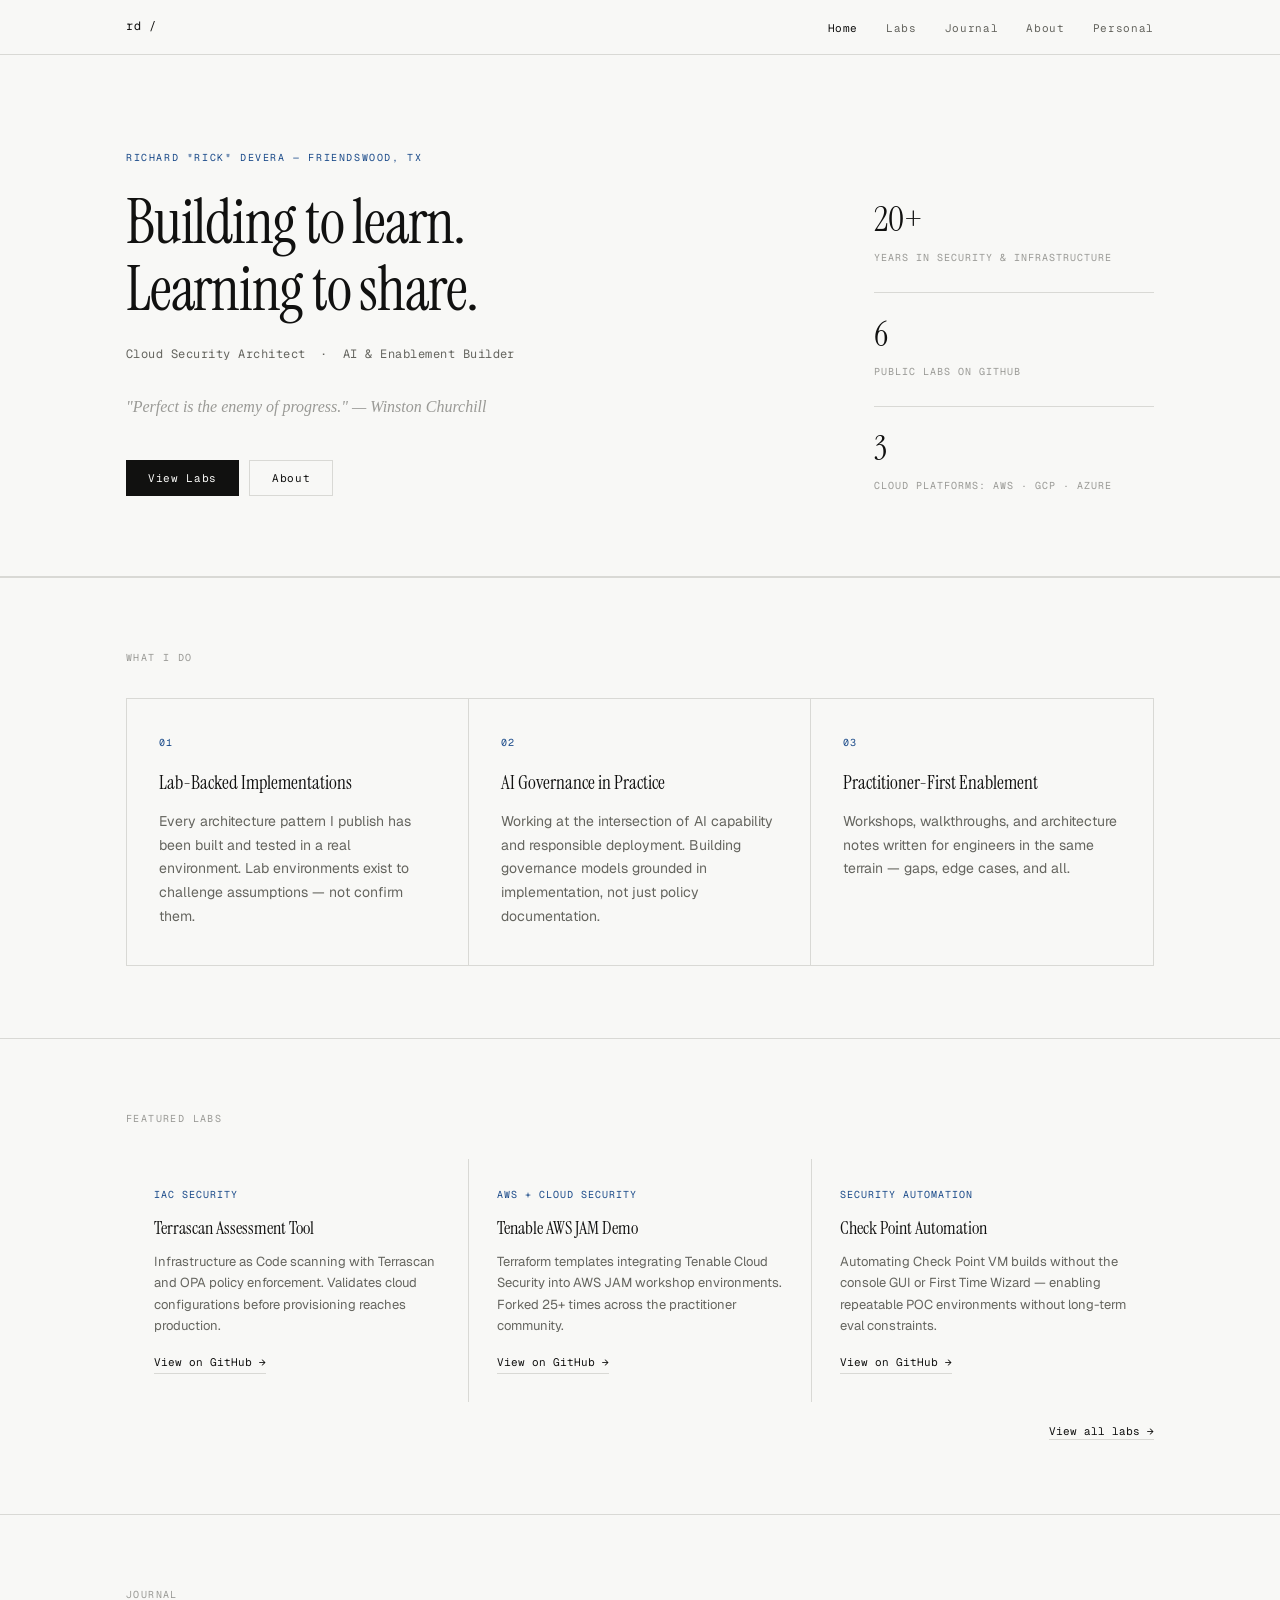
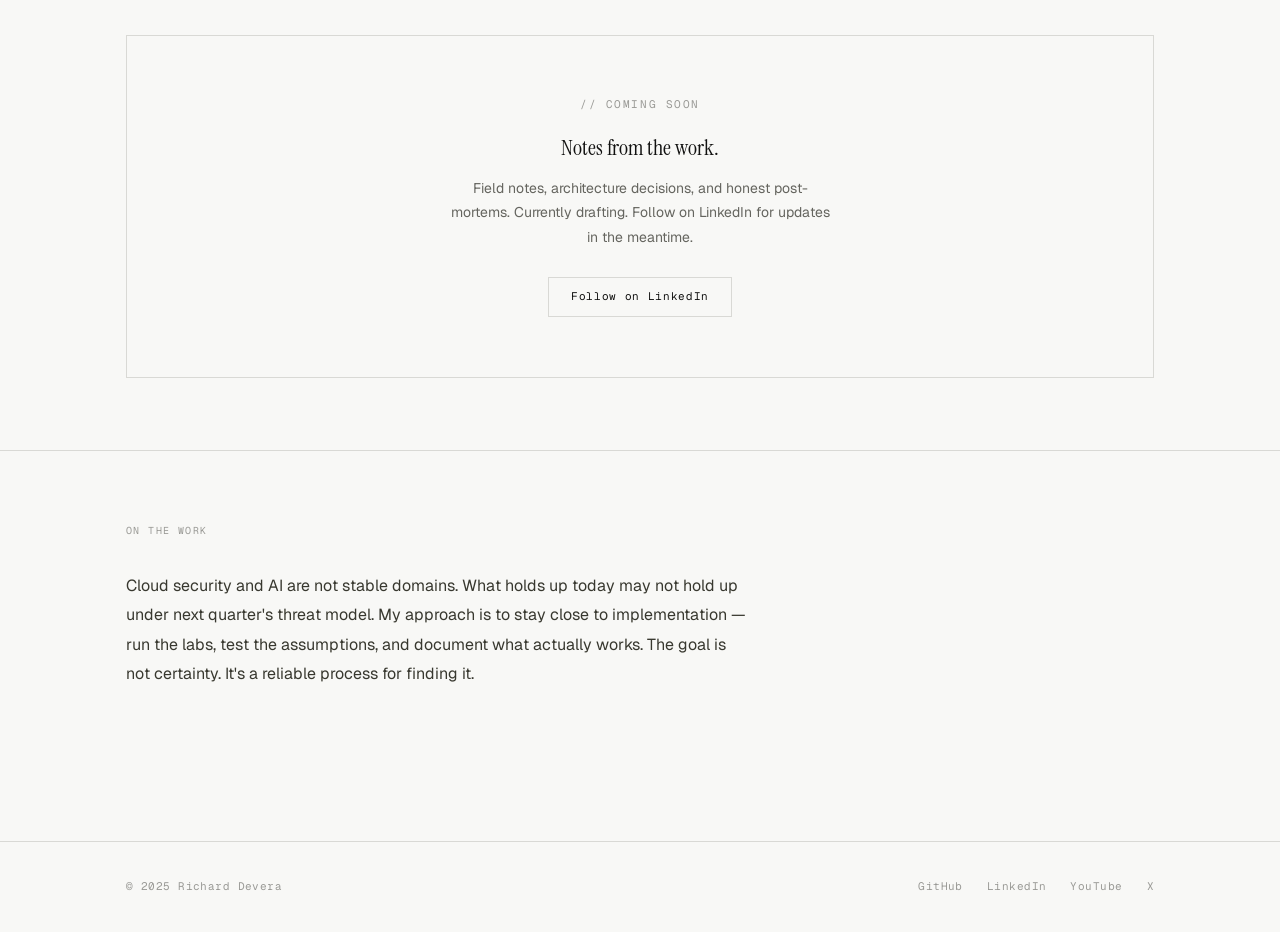
==== commit 8e9cec16: "quotes" ====
--- a/index.html
+++ b/index.html
@@ -403,9 +403,9 @@
       <div class="hero-grid">
         <div>
           <span class="hero-eyebrow">Richard "Rick" Devera &mdash; Friendswood, TX</span>
-          <h1>Building with learn<br>Learning to share<br>Built, not theorized.</h1>
+          <h1>Building to learn.<br>Learning to share.</h1>
           <p class="hero-role">Cloud Security Architect &nbsp;&middot;&nbsp; AI & Enablement Builder</p>
-          <p class="hero-tagline">Building, testing, and sharing practical cloud and AI architectures. Every recommendation starts in a lab environment.</p>
+          <p class="hero-tagline" style="font-style:italic; font-family:var(--serif); font-size:16px; color:var(--gray-400);">"Perfect is the enemy of progress." &mdash; Winston Churchill</p>
           <div class="hero-actions">
             <button class="btn btn-primary" onclick="showPage('labs')">View Labs</button>
             <button class="btn btn-outline" onclick="showPage('about')">About</button>
@@ -743,6 +743,7 @@
       <span class="eyebrow">Personal</span>
       <h1>Maker Projects</h1>
       <p>Outside the cloud console, I work with physical materials. The same discipline applies — understand the constraints, prototype before committing, and respect what the material is telling you.</p>
+      <p style="margin-top:20px; font-style:italic; font-family:var(--serif); font-size:15px; color:var(--gray-400);">"I have a very particular set of skills, skills I have acquired over a very long career." &mdash; Taken (2008)</p>
     </div>
   </div>
   <div class="container">
